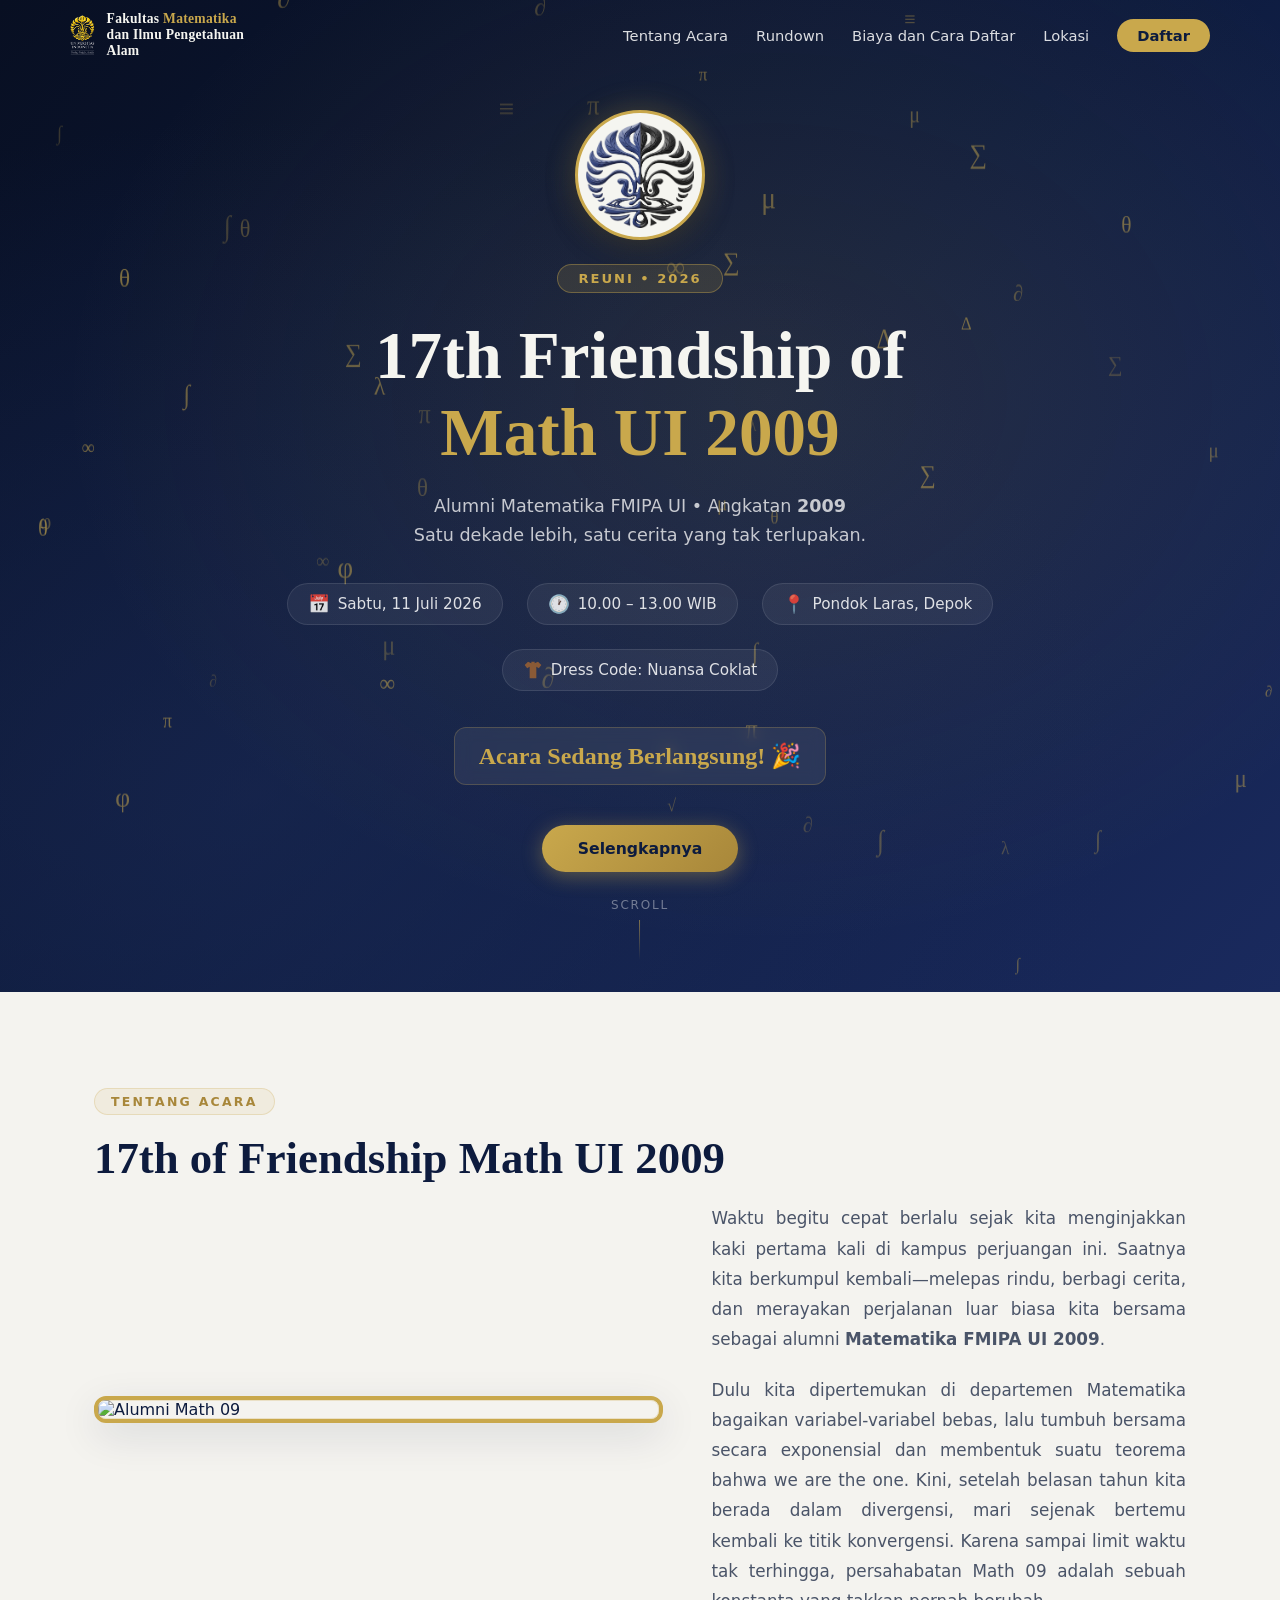
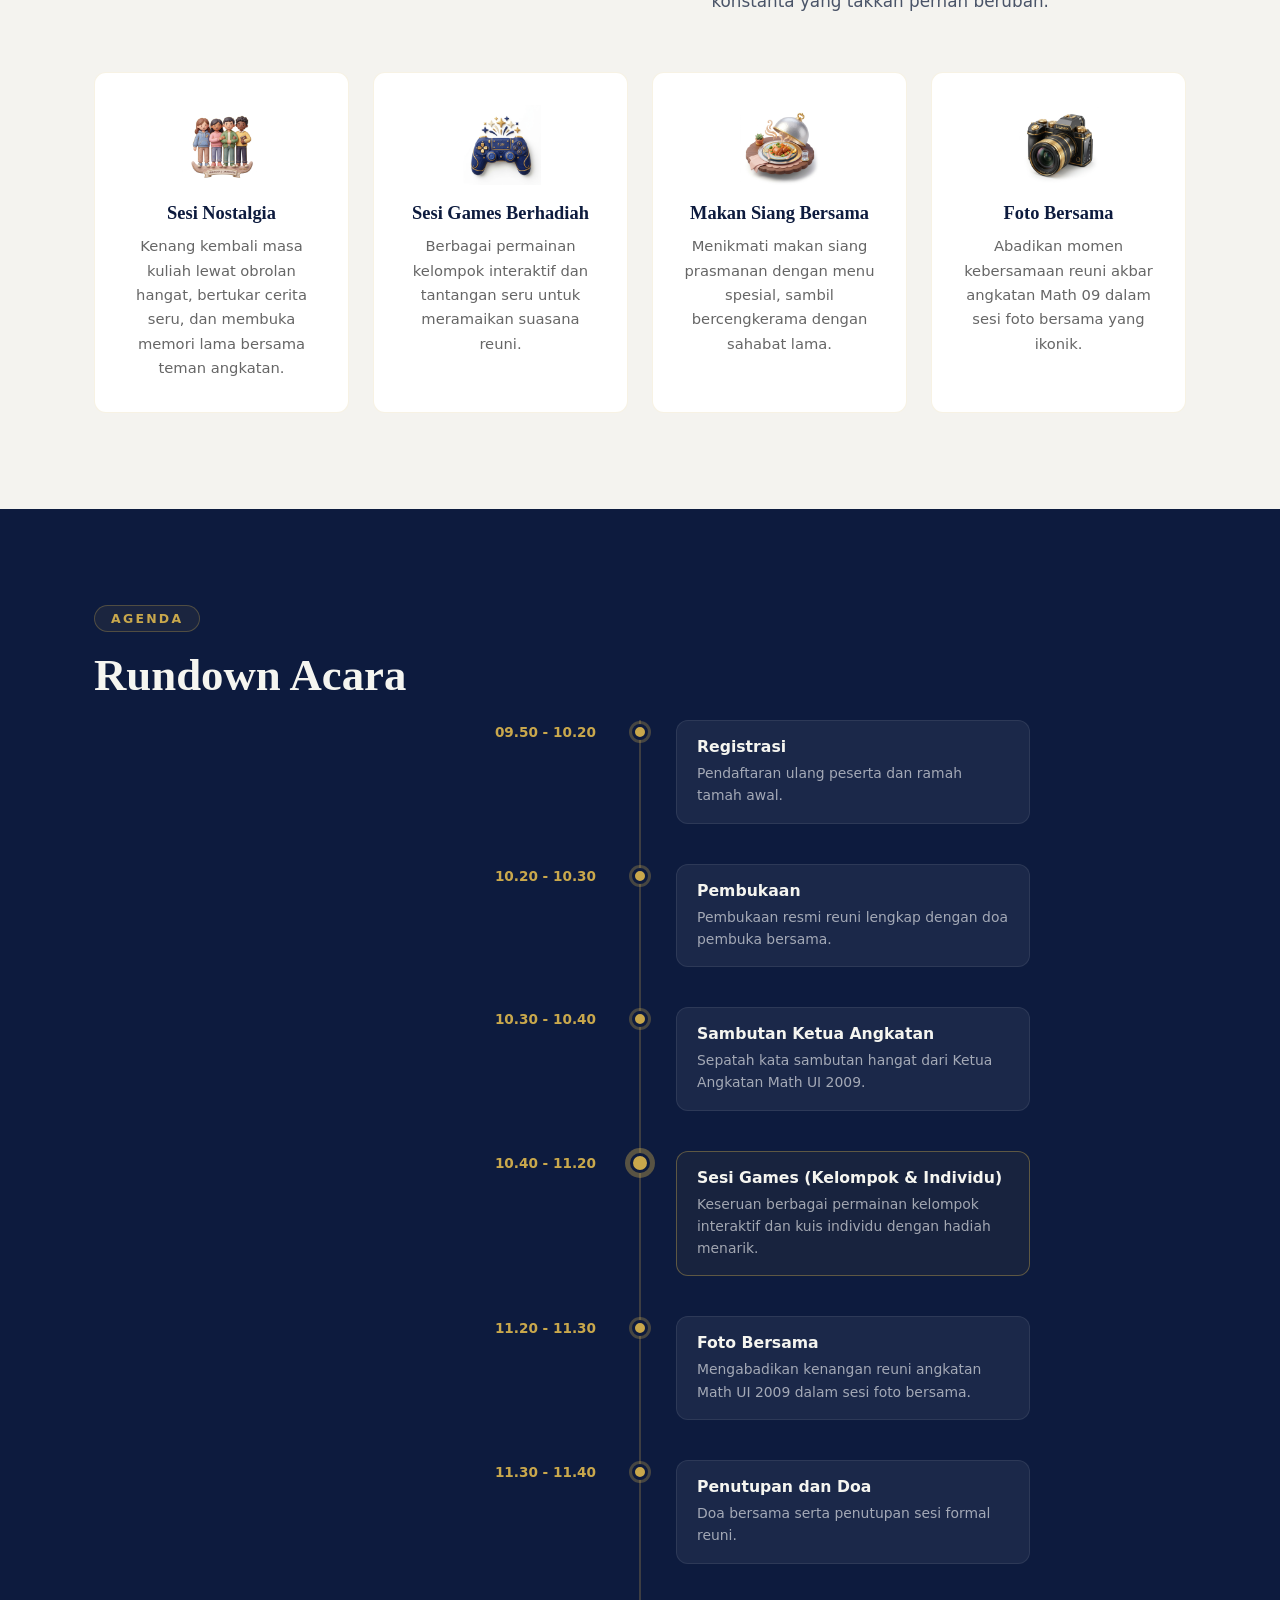
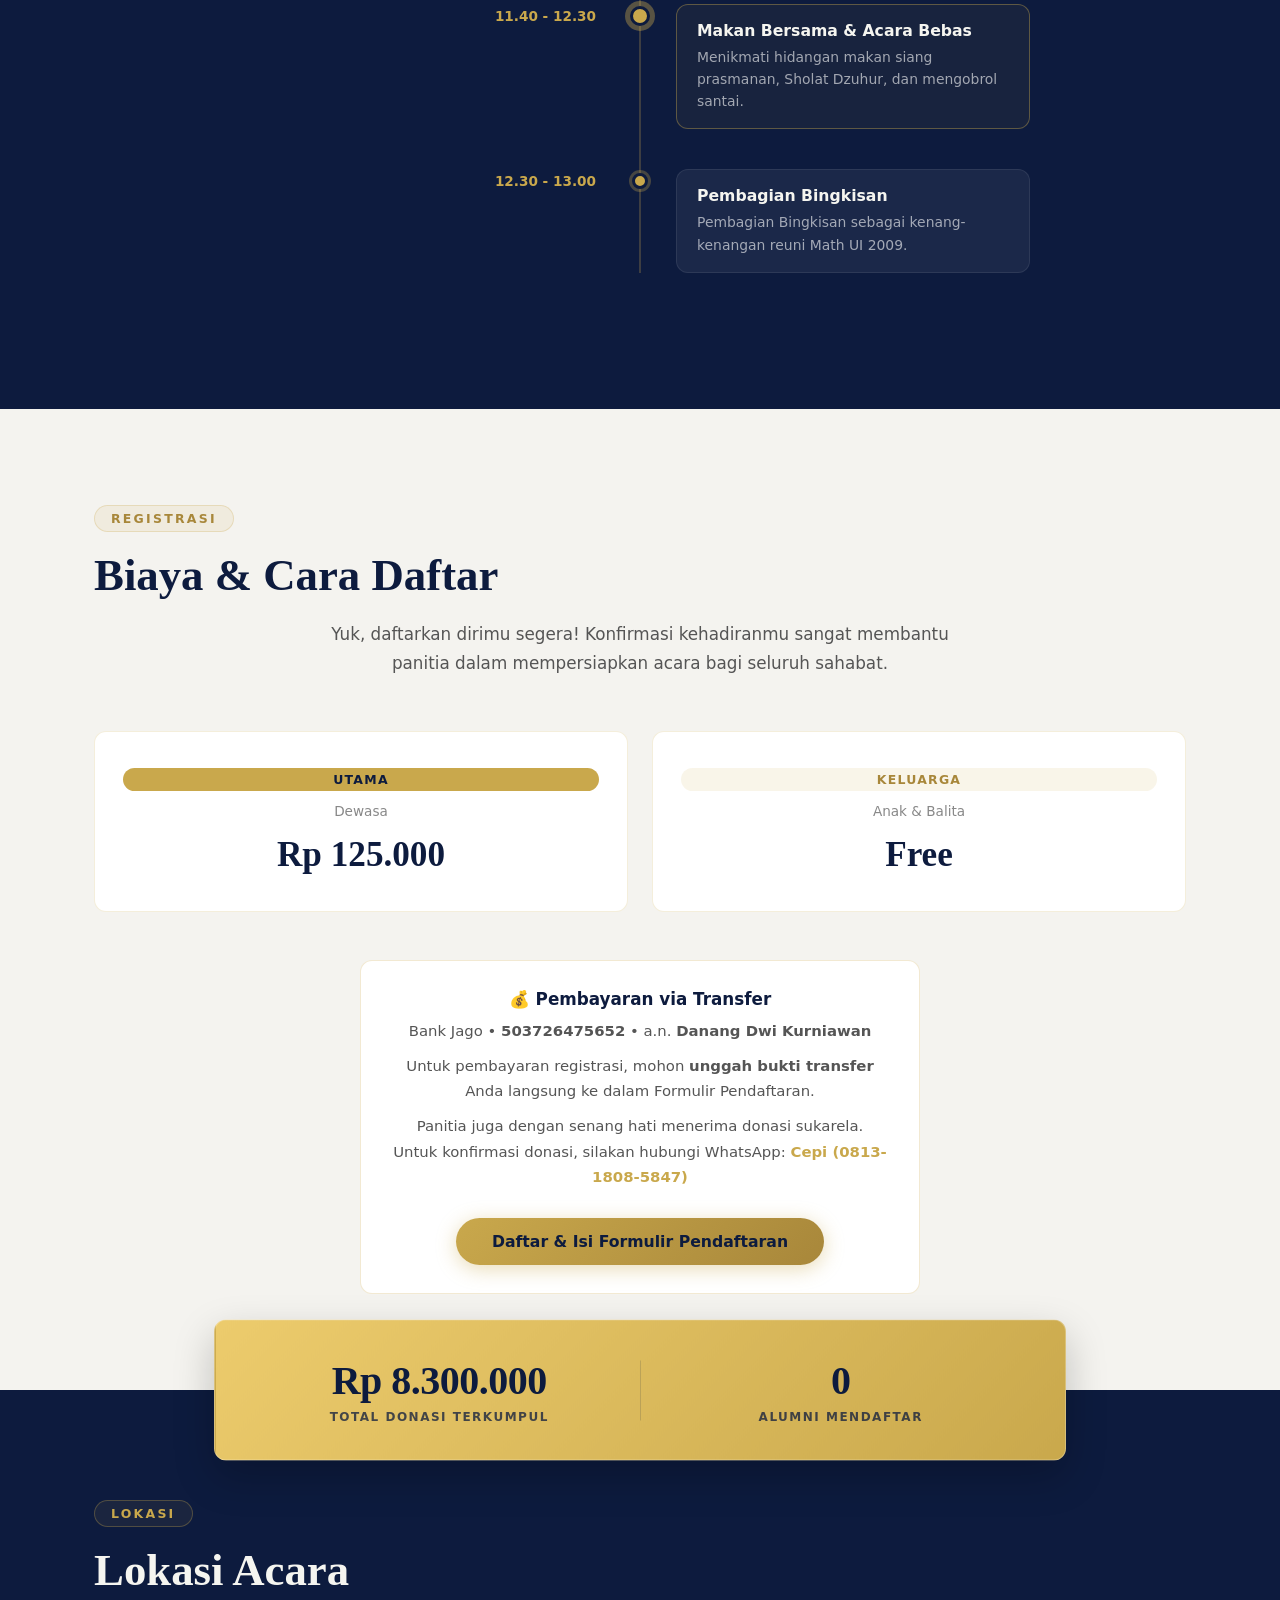
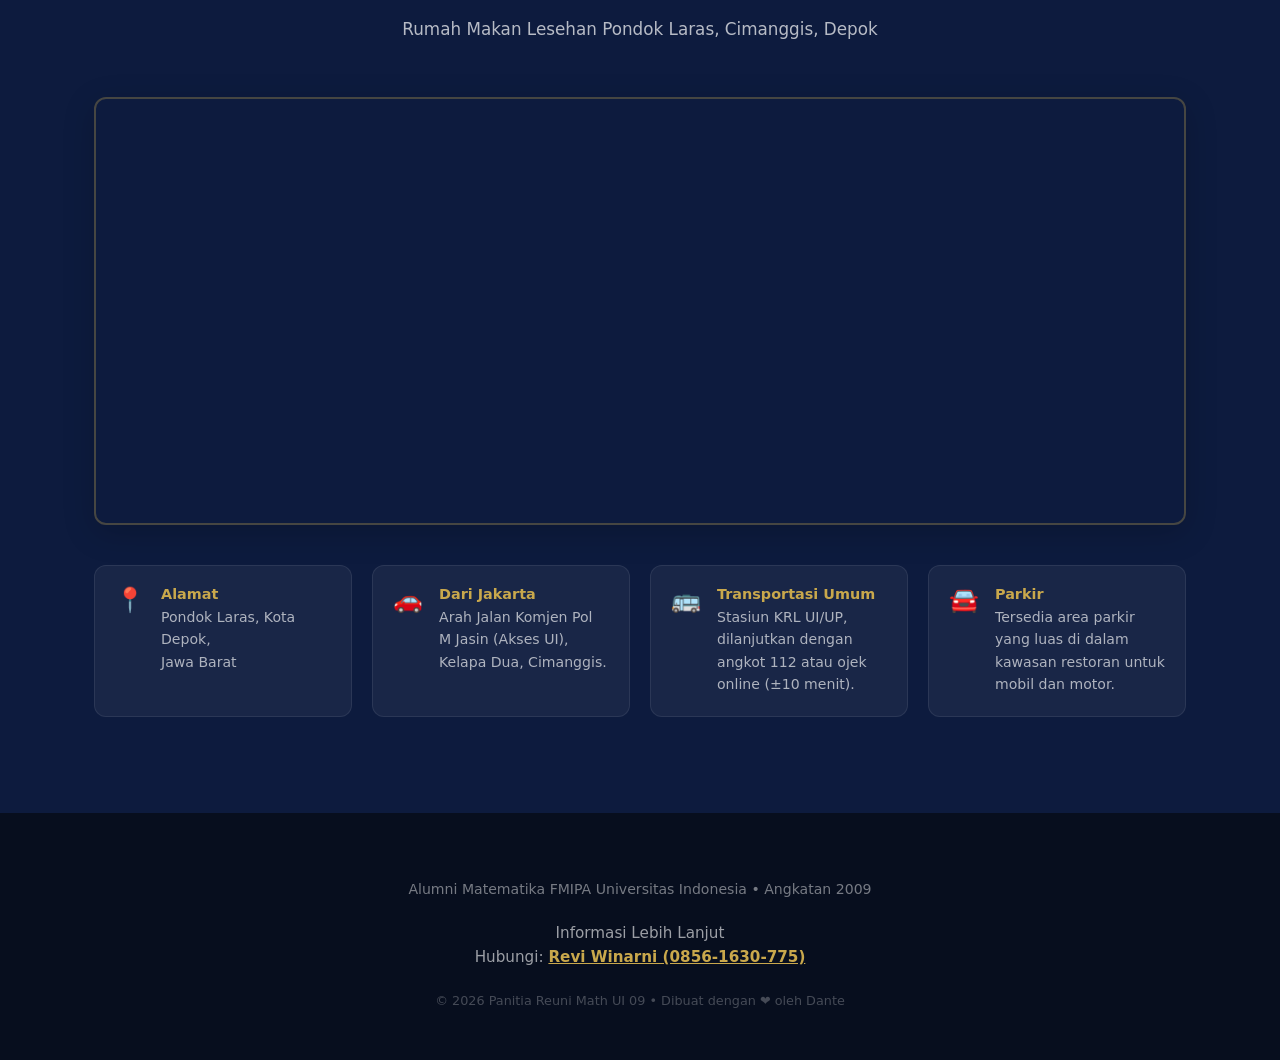
==== index.html @ d11bc300 "deploy: d426e361138047faed6667463bb010068141cafd" ====
<!DOCTYPE html>
<html lang="id">

<head>
  <meta charset="UTF-8" />
  <meta name="viewport" content="width=device-width, initial-scale=1.0" />
  <title>Reuni Math UI 09</title>
  <link rel="icon" type="image/png" href="images/makara_fmipa.png" />
  <meta name="description"
    content="Reuni akbar alumni Matematika FMIPA Universitas Indonesia Angkatan 2009. Satu dekade lebih, satu cerita bersama." />
  <meta http-equiv="Content-Security-Policy"
    content="default-src 'self' https: 'unsafe-inline' 'unsafe-eval'; style-src 'self' https: 'unsafe-inline'; font-src 'self' https: data:; img-src 'self' data: https:; frame-src https://www.google.com/maps/;" />
  <meta name="referrer" content="strict-origin-when-cross-origin" />
  <link rel="preconnect" href="https://fonts.googleapis.com" />
  <link rel="preconnect" href="https://fonts.gstatic.com" crossorigin />
  <link
    href="https://fonts.googleapis.com/css2?family=Playfair+Display:wght@400;700;900&family=Inter:wght@300;400;500;600&display=swap"
    rel="stylesheet" />
  <link rel="stylesheet" href="style.css?v=2.0" />
</head>

<body>

  <!-- ===== NAVBAR ===== -->
  <nav id="navbar">
    <div class="nav-inner">
      <div class="nav-brand">
        <img src="images/logo_fmipa.png" alt="Logo FMIPA" class="nav-logo" />
        <div class="brand-3lines">
          <span>Fakultas <span class="gold">Matematika</span></span>
          <span>dan Ilmu Pengetahuan</span>
          <span>Alam</span>
        </div>
      </div>
      <ul class="nav-links">
        <li><a href="#acara">Tentang Acara</a></li>
        <li><a href="#rundown">Rundown</a></li>
        <li><a href="#biaya">Biaya dan Cara Daftar</a></li>
        <li><a href="#lokasi">Lokasi</a></li>
        <li><a
            href="https://docs.google.com/forms/d/e/1FAIpQLSdFpVgBOd-yaCvCnEdMHhne5CD_cT43ufvmAA6pFFX0t64EDw/viewform"
            target="_blank" rel="noopener noreferrer" class="btn-nav">Daftar</a></li>
      </ul>
      <button class="hamburger" id="hamburger" aria-label="Menu">&#9776;</button>
    </div>
  </nav>

  <!-- ===== HERO ===== -->
  <section id="hero">
    <div class="hero-overlay"></div>
    <canvas id="particle-canvas"></canvas>
    <div class="hero-inner">
      <div class="hero-content">
        <div class="hero-image reveal">
          <img src="images/makara_fmipa.png" alt="Makara 2009" class="hero-makara-img" />
        </div>
        <div class="hero-badge reveal">Reuni &bull; 2026</div>
        <h1 class="hero-title reveal">
          17th Friendship of<br />
          <span class="gold-text">Math UI 2009</span>
        </h1>
        <p class="hero-sub reveal">
          Alumni Matematika FMIPA UI &bull; Angkatan <strong>2009</strong><br />
          Satu dekade lebih, satu cerita yang tak terlupakan.
        </p>
        <div class="hero-meta reveal">
          <div class="hero-meta-item">
            <span class="meta-icon">&#128197;</span>
            <span>Sabtu, 11 Juli 2026</span>
          </div>
          <div class="hero-meta-item">
            <span class="meta-icon">&#128336;</span>
            <span>10.00 – 13.00 WIB</span>
          </div>
          <div class="hero-meta-item">
            <span class="meta-icon">&#128205;</span>
            <span>Pondok Laras, Depok</span>
          </div>
          <div class="hero-meta-item">
            <span class="meta-icon"
              style="display: inline-flex; align-items: center; justify-content: center; width: 1.25rem; height: 1.25rem;">
              <svg xmlns="http://www.w3.org/2000/svg" viewBox="0 0 24 24" width="100%" height="100%" fill="#8A5A36">
                <path d="M18 2L14 4V2H10V4L6 2L2 6L5 10L8 8V22H16V8L19 10L22 6L18 2Z" />
              </svg>
            </span>
            <span>Dress Code: Nuansa Coklat</span>
          </div>
        </div>
        <!-- Countdown -->
        <div class="countdown reveal" id="countdown">
          <div class="countdown-item"><span id="cd-hari">--</span><label>Hari</label></div>
          <div class="countdown-sep">:</div>
          <div class="countdown-item"><span id="cd-jam">--</span><label>Jam</label></div>
          <div class="countdown-sep">:</div>
          <div class="countdown-item"><span id="cd-menit">--</span><label>Menit</label></div>
          <div class="countdown-sep">:</div>
          <div class="countdown-item"><span id="cd-detik">--</span><label>Detik</label></div>
        </div>
        <div class="hero-cta reveal">
          <a href="#acara" class="btn-primary" id="btn-hero-selengkapnya">Selengkapnya</a>
        </div>
      </div>
    </div>
    <div class="hero-scroll-hint">
      <span>Scroll</span>
      <div class="scroll-line"></div>
    </div>
  </section>

  <!-- ===== TENTANG ACARA ===== -->
  <section id="acara" class="section-light">
    <div class="container">
      <div class="section-tag reveal">Tentang Acara</div>
      <h2 class="section-title reveal">17th of Friendship Math UI 2009</h2>
      <div class="about-content reveal">
        <div class="about-image-wrapper">
          <img src="images/math09.png" alt="Alumni Math 09" class="about-img" />
        </div>
        <div class="about-text">
          <p class="about-desc">
            Waktu begitu cepat berlalu sejak kita menginjakkan kaki pertama kali di kampus perjuangan ini. Saatnya kita
            berkumpul kembali—melepas rindu, berbagi cerita, dan merayakan perjalanan luar biasa kita bersama sebagai
            alumni
            <strong>Matematika FMIPA UI 2009</strong>.
          </p>
          <p class="about-desc">
            Dulu kita dipertemukan di departemen Matematika bagaikan variabel-variabel bebas, lalu tumbuh bersama secara
            exponensial dan membentuk suatu teorema bahwa we are the one. Kini, setelah belasan tahun kita berada dalam
            divergensi, mari sejenak bertemu kembali ke titik konvergensi. Karena sampai limit waktu tak terhingga,
            persahabatan Math 09 adalah sebuah konstanta yang takkan pernah berubah.
          </p>
        </div>
      </div>
      <div class="about-cards reveal">
        <div class="about-card">
          <div class="about-icon">
            <img src="images/family_3d.png" alt="Sesi Nostalgia" class="about-icon-img" />
          </div>
          <h3>Sesi Nostalgia</h3>
          <p>Kenang kembali masa kuliah lewat obrolan hangat, bertukar cerita seru, dan membuka memori lama bersama
            teman angkatan.</p>
        </div>
        <div class="about-card">
          <div class="about-icon">
            <img src="images/prize_3d.png" alt="Sesi Games" class="about-icon-img" />
          </div>
          <h3>Sesi Games Berhadiah</h3>
          <p>Berbagai permainan kelompok interaktif dan tantangan seru untuk meramaikan suasana reuni.</p>
        </div>
        <div class="about-card">
          <div class="about-icon">
            <img src="images/feast_3d.png" alt="Makan Siang Bersama" class="about-icon-img" />
          </div>
          <h3>Makan Siang Bersama</h3>
          <p>Menikmati makan siang prasmanan dengan menu spesial, sambil bercengkerama dengan sahabat lama.</p>
        </div>
        <div class="about-card">
          <div class="about-icon">
            <img src="images/camera_3d.png" alt="Foto Bersama" class="about-icon-img" />
          </div>
          <h3>Foto Bersama</h3>
          <p>Abadikan momen kebersamaan reuni akbar angkatan Math 09 dalam sesi foto bersama yang ikonik.</p>
        </div>
      </div>
    </div>
  </section>

  <!-- ===== RUNDOWN ===== -->
  <section id="rundown" class="section-dark">
    <div class="container">
      <div class="section-tag reveal">Agenda</div>
      <h2 class="section-title reveal">Rundown Acara</h2>
      <div class="timeline reveal">
        <div class="timeline-item">
          <div class="timeline-time">09.50 - 10.20</div>
          <div class="timeline-dot"></div>
          <div class="timeline-body">
            <h4>Registrasi</h4>
            <p>Pendaftaran ulang peserta dan ramah tamah awal.</p>
          </div>
        </div>
        <div class="timeline-item">
          <div class="timeline-time">10.20 - 10.30</div>
          <div class="timeline-dot"></div>
          <div class="timeline-body">
            <h4>Pembukaan</h4>
            <p>Pembukaan resmi reuni lengkap dengan doa pembuka bersama.</p>
          </div>
        </div>
        <div class="timeline-item">
          <div class="timeline-time">10.30 - 10.40</div>
          <div class="timeline-dot"></div>
          <div class="timeline-body">
            <h4>Sambutan Ketua Angkatan</h4>
            <p>Sepatah kata sambutan hangat dari Ketua Angkatan Math UI 2009.</p>
          </div>
        </div>
        <div class="timeline-item">
          <div class="timeline-time">10.40 - 11.20</div>
          <div class="timeline-dot gold-dot"></div>
          <div class="timeline-body highlight">
            <h4>Sesi Games (Kelompok &amp; Individu)</h4>
            <p>Keseruan berbagai permainan kelompok interaktif dan kuis individu dengan hadiah menarik.</p>
          </div>
        </div>
        <div class="timeline-item">
          <div class="timeline-time">11.20 - 11.30</div>
          <div class="timeline-dot"></div>
          <div class="timeline-body">
            <h4>Foto Bersama</h4>
            <p>Mengabadikan kenangan reuni angkatan Math UI 2009 dalam sesi foto bersama.</p>
          </div>
        </div>
        <div class="timeline-item">
          <div class="timeline-time">11.30 - 11.40</div>
          <div class="timeline-dot"></div>
          <div class="timeline-body">
            <h4>Penutupan dan Doa</h4>
            <p>Doa bersama serta penutupan sesi formal reuni.</p>
          </div>
        </div>
        <div class="timeline-item">
          <div class="timeline-time">11.40 - 12.30</div>
          <div class="timeline-dot gold-dot"></div>
          <div class="timeline-body highlight">
            <h4>Makan Bersama &amp; Acara Bebas</h4>
            <p>Menikmati hidangan makan siang prasmanan, Sholat Dzuhur, dan mengobrol santai.</p>
          </div>
        </div>
        <div class="timeline-item">
          <div class="timeline-time">12.30 - 13.00</div>
          <div class="timeline-dot"></div>
          <div class="timeline-body">
            <h4>Pembagian Bingkisan</h4>
            <p>Pembagian Bingkisan sebagai kenang-kenangan reuni Math UI 2009.</p>
          </div>
        </div>
      </div>
    </div>
  </section>

  <!-- ===== BIAYA & REGISTRASI ===== -->
  <section id="biaya" class="section-light">
    <div class="container">
      <div class="section-tag reveal">Registrasi</div>
      <h2 class="section-title reveal">Biaya & Cara Daftar</h2>
      <p class="section-desc reveal">Yuk, daftarkan dirimu segera! Konfirmasi kehadiranmu sangat membantu panitia dalam
        mempersiapkan acara bagi seluruh sahabat.</p>
      <div class="pricing-cards reveal">
        <div class="price-card">
          <div class="price-badge badge-gold">Utama</div>
          <div class="price-label">Dewasa</div>
          <div class="price-amount">Rp 125.000</div>
        </div>
        <div class="price-card">
          <div class="price-badge">Keluarga</div>
          <div class="price-label">Anak &amp; Balita</div>
          <div class="price-amount">Free</div>
        </div>
      </div>
      <div class="payment-info reveal">
        <h4>&#128176; Pembayaran via Transfer</h4>
        <p>Bank Jago &bull; <strong>503726475652</strong> &bull; a.n. <strong>Danang Dwi Kurniawan</strong></p>
        <p style="margin-top: 10px; margin-bottom: 10px;">Untuk pembayaran registrasi, mohon <strong>unggah bukti transfer</strong> Anda langsung ke dalam Formulir Pendaftaran.</p>
        <p style="margin-bottom: 20px;">Panitia juga dengan senang hati menerima donasi sukarela. Untuk konfirmasi donasi, silakan hubungi WhatsApp: <a href="https://wa.me/6281318085847"
            target="_blank" id="link-wa-konfirmasi"><strong>Cepi (0813-1808-5847)</strong></a></p>
        <a href="https://docs.google.com/forms/d/e/1FAIpQLSdFpVgBOd-yaCvCnEdMHhne5CD_cT43ufvmAA6pFFX0t64EDw/viewform"
          target="_blank" rel="noopener noreferrer" class="btn-primary" id="btn-isi-formulir"
          style="margin-top: 8px;">Daftar &amp; Isi Formulir Pendaftaran</a>
      </div>
    </div>
  </section>

  <!-- ===== STATS OVERLAP BAR ===== -->
  <div class="stats-overlap-wrapper reveal">
    <div class="stats-overlap-bar">
      <!-- Item 1: Total Donasi -->
      <div class="stats-overlap-item">
        <div class="stats-overlap-val">Rp 8.300.000</div>
        <div class="stats-overlap-label">Total Donasi Terkumpul</div>
      </div>

      <!-- Divider -->
      <div class="stats-overlap-divider"></div>

      <!-- Item 2: Alumni Terdaftar -->
      <div class="stats-overlap-item">
        <div class="stats-overlap-val"><span id="stat-registered-count">0</span></div>
        <div class="stats-overlap-label">Alumni Mendaftar</div>
      </div>
    </div>
  </div>

  <!-- ===== LOKASI ===== -->
  <section id="lokasi" class="section-dark">
    <div class="container">
      <div class="section-tag reveal">Lokasi</div>
      <h2 class="section-title reveal">Lokasi Acara</h2>
      <p class="section-desc reveal">Rumah Makan Lesehan Pondok Laras, Cimanggis, Depok</p>
      <div class="map-wrapper reveal">
        <iframe id="google-maps-embed"
          src="https://www.google.com/maps/embed?pb=!1m18!1m12!1m3!1d3965.340620869389!2d106.85104077508216!3d-6.354884193635293!2m3!1f0!2f0!3f0!3m2!1i1024!2i768!4f13.1!3m3!1m2!1s0x2e69ec5cb41ed3df%3A0xdfd6d8d2eb933747!2sRumah%20Makan%20Lesehan%20Pondok%20Laras!5e0!3m2!1sid!2sid!4v1715400000000!5m2!1sid!2sid"
          width="100%" height="420" style="border:0;" allowfullscreen="" loading="lazy"
          referrerpolicy="no-referrer-when-downgrade" title="Lokasi Pondok Laras Depok">
        </iframe>
      </div>
      <div class="location-info reveal">
        <div class="loc-item">
          <span class="loc-icon">&#128205;</span>
          <div>
            <strong>Alamat</strong>
            <p>Pondok Laras, Kota Depok,<br />Jawa Barat</p>
          </div>
        </div>
        <div class="loc-item">
          <span class="loc-icon">&#128663;</span>
          <div>
            <strong>Dari Jakarta</strong>
            <p>Arah Jalan Komjen Pol M Jasin (Akses UI), Kelapa Dua, Cimanggis.</p>
          </div>
        </div>
        <div class="loc-item">
          <span class="loc-icon">&#128652;</span>
          <div>
            <strong>Transportasi Umum</strong>
            <p>Stasiun KRL UI/UP, dilanjutkan dengan angkot 112 atau ojek online (±10 menit).</p>
          </div>
        </div>
        <div class="loc-item">
          <span class="loc-icon">&#128664;</span>
          <div>
            <strong>Parkir</strong>
            <p>Tersedia area parkir yang luas di dalam kawasan restoran untuk mobil dan motor.</p>
          </div>
        </div>
      </div>
    </div>
  </section>


  <!-- ===== FOOTER ===== -->
  <footer id="footer">
    <div class="container">
      <p class="footer-sub" style="margin-top: 16px;">Alumni Matematika FMIPA Universitas Indonesia &bull; Angkatan 2009
      </p>
      <div class="footer-contact"
        style="margin-top: 12px; margin-bottom: 24px; font-size: 0.95rem; color: rgba(255,255,255,.6); line-height: 1.6;">
        Informasi Lebih Lanjut<br />
        Hubungi: <a href="https://wa.me/628561630775" target="_blank" rel="noopener noreferrer"
          style="font-weight: 600; text-decoration: underline;">Revi Winarni (0856-1630-775)</a>
      </div>
      <p class="footer-copy">&copy; 2026 Panitia Reuni Math UI 09 &bull; Dibuat dengan &#10084; oleh Dante</p>
    </div>
  </footer>

  <script src="app.js"></script>
</body>

</html>
---- style.css ----
/* ============================================================
   REUNI MATEK 09 — Design System
   Navy #0D1B3E | Gold #C9A84C | White #F5F5F0
   ============================================================ */

/* ---- Reset & Base ---- */
*, *::before, *::after { box-sizing: border-box; margin: 0; padding: 0; }

:root {
  --navy:      #0D1B3E;
  --navy-mid:  #162040;
  --navy-lite: #1e2d5a;
  --gold:      #C9A84C;
  --gold-lite: #e4c370;
  --gold-dark: #a8873a;
  --white:     #F5F5F0;
  --gray:      #b0b8c9;
  --light-bg:  #f4f3ef;
  --font-head: 'Playfair Display', Georgia, serif;
  --font-body: 'Inter', system-ui, sans-serif;
  --radius:    12px;
  --shadow:    0 8px 32px rgba(0,0,0,.18);
  --transition: .35s cubic-bezier(.4,0,.2,1);
}

html { scroll-behavior: smooth; }
body { font-family: var(--font-body); color: var(--navy); background: var(--light-bg); overflow-x: hidden; }
a { color: var(--gold); text-decoration: none; }
a:hover { color: var(--gold-lite); }
img { max-width: 100%; display: block; }

.container { max-width: 1140px; margin: 0 auto; padding: 0 24px; }
.gold { color: var(--gold); }
.gold-text { color: var(--gold); }

/* ---- Reveal Animation ---- */
.reveal { opacity: 0; transform: translateY(32px); transition: opacity .65s ease, transform .65s ease; }
.reveal.visible { opacity: 1; transform: translateY(0); }

/* ============================================================
   NAVBAR
   ============================================================ */
#navbar {
  position: fixed; top: 0; left: 0; right: 0; z-index: 1000;
  padding: 0 32px;
  background: transparent;
  transition: background var(--transition), box-shadow var(--transition);
}
#navbar.scrolled {
  background: rgba(13,27,62,.96);
  backdrop-filter: blur(12px);
  box-shadow: 0 2px 20px rgba(0,0,0,.3);
}
.nav-inner {
  max-width: 1140px; margin: 0 auto;
  display: flex; align-items: center; justify-content: space-between;
  height: 70px;
}
.nav-brand {
  display: flex; align-items: center; gap: 12px;
}
.nav-logo { height: 42px; width: auto; object-fit: contain; }
.brand-3lines {
  display: flex; flex-direction: column;
  font-family: var(--font-head); font-size: 0.85rem; font-weight: 700;
  color: var(--white); line-height: 1.2; letter-spacing: 0.02em;
}
.brand-3lines .gold { color: var(--gold); }
.nav-links { list-style: none; display: flex; gap: 28px; align-items: center; }
.nav-links a { color: rgba(255,255,255,.85); font-size: .92rem; font-weight: 500; transition: color var(--transition); }
.nav-links a:hover { color: var(--gold); }
.btn-nav {
  background: var(--gold); color: var(--navy) !important; font-weight: 600 !important;
  padding: 8px 20px; border-radius: 50px; transition: background var(--transition), transform var(--transition) !important;
}
.btn-nav:hover { background: var(--gold-lite) !important; transform: translateY(-2px); }
.hamburger { display: none; background: none; border: none; color: var(--white); font-size: 1.5rem; cursor: pointer; }

/* ============================================================
   HERO
   ============================================================ */
#hero {
  position: relative; min-height: 90vh;
  display: flex; align-items: center; justify-content: center;
  background: linear-gradient(135deg, #080f22 0%, #0d1b3e 50%, #1a2a5e 100%);
  overflow: hidden;
}
.hero-overlay {
  position: absolute; inset: 0;
  background: radial-gradient(ellipse at 60% 40%, rgba(201,168,76,.12) 0%, transparent 65%),
              radial-gradient(ellipse at 20% 80%, rgba(30,45,90,.5) 0%, transparent 60%);
}
#particle-canvas { position: absolute; inset: 0; width: 100%; height: 100%; pointer-events: none; }

.hero-inner {
  position: relative; z-index: 2; width: 100%; max-width: 1140px; margin: 0 auto;
  display: flex; flex-direction: column; align-items: center; justify-content: center;
  padding: 110px 24px 120px;
}
.hero-content {
  text-align: center; max-width: 820px;
  display: flex; flex-direction: column; align-items: center;
}
.hero-image {
  width: 130px;
  height: 130px;
  margin-bottom: 24px;
  background: var(--white);
  border-radius: 50%;
  display: flex;
  align-items: center;
  justify-content: center;
  padding: 8px;
  box-shadow: 0 10px 30px rgba(0, 0, 0, 0.25), 0 0 30px rgba(201, 168, 76, 0.3);
  border: 3px solid var(--gold);
  animation: float 6s ease-in-out infinite;
}
.hero-makara-img {
  width: 100%;
  height: auto;
  object-fit: contain;
  opacity: 0.95;
}
@keyframes float {
  0% { transform: translateY(0px); }
  50% { transform: translateY(-20px); }
  100% { transform: translateY(0px); }
}
.hero-badge {
  display: inline-block;
  background: rgba(201,168,76,.15); border: 1px solid rgba(201,168,76,.4);
  color: var(--gold); font-size: .82rem; font-weight: 600; letter-spacing: .15em; text-transform: uppercase;
  padding: 6px 20px; border-radius: 50px; margin-bottom: 24px;
}
.hero-title {
  font-family: var(--font-head); font-size: clamp(2.4rem, 6vw, 4.2rem);
  font-weight: 900; color: var(--white); line-height: 1.15; margin-bottom: 20px;
}
.hero-sub {
  font-size: 1.1rem; color: rgba(255,255,255,.75); line-height: 1.7; margin-bottom: 32px;
}
.hero-meta {
  display: flex; gap: 24px; justify-content: center; flex-wrap: wrap; margin-bottom: 36px;
}
.hero-meta-item {
  display: flex; align-items: center; gap: 8px;
  color: rgba(255,255,255,.85); font-size: .95rem; font-weight: 500;
  background: rgba(255,255,255,.06); border: 1px solid rgba(255,255,255,.1);
  padding: 10px 20px; border-radius: 50px;
}
.meta-icon { font-size: 1.1rem; }

/* Countdown */
.countdown {
  display: flex; align-items: center; justify-content: center; gap: 8px;
  margin-bottom: 40px;
}
.countdown-item {
  background: rgba(255,255,255,.07); border: 1px solid rgba(201,168,76,.25);
  border-radius: var(--radius); padding: 16px 24px; min-width: 80px; text-align: center;
  backdrop-filter: blur(8px);
}
.countdown-item span {
  display: block; font-family: var(--font-head); font-size: 2.2rem;
  font-weight: 700; color: var(--gold); line-height: 1;
}
.countdown-item label { display: block; font-size: .72rem; color: rgba(255,255,255,.6); letter-spacing: .1em; text-transform: uppercase; margin-top: 4px; }
.countdown-sep { font-size: 2rem; color: var(--gold); font-weight: 700; opacity: .6; }

/* CTA Buttons */
.hero-cta { display: flex; gap: 16px; justify-content: center; flex-wrap: wrap; }
.btn-primary {
  display: inline-block; padding: 14px 36px;
  background: linear-gradient(135deg, var(--gold), var(--gold-dark));
  color: var(--navy); font-weight: 700; font-size: .98rem;
  border-radius: 50px; border: none; cursor: pointer;
  transition: transform var(--transition), box-shadow var(--transition);
  box-shadow: 0 4px 20px rgba(201,168,76,.4);
}
.btn-primary:hover { transform: translateY(-3px); box-shadow: 0 8px 32px rgba(201,168,76,.55); color: var(--navy); }
.btn-ghost {
  display: inline-block; padding: 14px 36px;
  background: transparent; color: var(--white); font-weight: 600; font-size: .98rem;
  border-radius: 50px; border: 2px solid rgba(255,255,255,.35);
  transition: border-color var(--transition), background var(--transition);
}
.btn-ghost:hover { border-color: var(--gold); background: rgba(201,168,76,.08); color: var(--white); }
.btn-ghost-dark {
  display: inline-block; padding: 14px 36px;
  background: transparent; color: var(--navy); font-weight: 600; font-size: .98rem;
  border-radius: 50px; border: 2px solid rgba(13,27,62,.3);
  transition: border-color var(--transition), background var(--transition), color var(--transition);
}
.btn-ghost-dark:hover { border-color: var(--gold); background: rgba(201,168,76,.08); color: var(--navy); }
.btn-xl { padding: 18px 48px; font-size: 1.1rem; }

/* Registration Counter Badge */
.registration-counter {
  display: inline-flex;
  align-items: center;
  gap: 10px;
  background: rgba(201, 168, 76, 0.12);
  border: 1px solid rgba(201, 168, 76, 0.35);
  padding: 8px 18px;
  border-radius: 50px;
  margin: 20px auto 10px;
  font-size: 0.95rem;
  color: var(--white);
  box-shadow: 0 4px 15px rgba(0, 0, 0, 0.2);
}
.counter-pulse {
  width: 8px;
  height: 8px;
  background-color: #2ecc71;
  border-radius: 50%;
  box-shadow: 0 0 0 0 rgba(46, 204, 113, 0.7);
  animation: pulse 1.6s infinite;
}
@keyframes pulse {
  0% {
    transform: scale(0.95);
    box-shadow: 0 0 0 0 rgba(46, 204, 113, 0.7);
  }
  70% {
    transform: scale(1);
    box-shadow: 0 0 0 8px rgba(46, 204, 113, 0);
  }
  100% {
    transform: scale(0.95);
    box-shadow: 0 0 0 0 rgba(46, 204, 113, 0);
  }
}

/* Hero scroll hint */
.hero-scroll-hint {
  position: absolute; bottom: 32px; left: 50%; transform: translateX(-50%);
  display: flex; flex-direction: column; align-items: center; gap: 8px;
  color: rgba(255,255,255,.4); font-size: .75rem; letter-spacing: .15em; text-transform: uppercase;
  animation: bobble 2.5s ease-in-out infinite;
}
.scroll-line {
  width: 1px; height: 40px;
  background: linear-gradient(to bottom, rgba(201,168,76,.6), transparent);
}
@keyframes bobble { 0%,100%{transform:translateX(-50%) translateY(0)} 50%{transform:translateX(-50%) translateY(8px)} }

/* ============================================================
   SECTIONS — Light / Dark
   ============================================================ */
.section-light { background: var(--light-bg); padding: 96px 0; }
.section-dark { background: var(--navy); padding: 96px 0; }
.section-dark .section-tag { color: var(--gold); border-color: rgba(201,168,76,.3); background: rgba(201,168,76,.08); }
.section-dark .section-title { color: var(--white); }
.section-dark .section-desc { color: rgba(255,255,255,.7); }

.section-tag {
  display: inline-block; font-size: .78rem; font-weight: 700; letter-spacing: .18em; text-transform: uppercase;
  color: var(--gold-dark); background: rgba(201,168,76,.1); border: 1px solid rgba(201,168,76,.25);
  padding: 5px 16px; border-radius: 50px; margin-bottom: 16px;
}
.section-title {
  font-family: var(--font-head); font-size: clamp(1.8rem, 4vw, 2.8rem);
  font-weight: 700; color: var(--navy); line-height: 1.25; margin-bottom: 16px;
}
.section-desc {
  max-width: 640px; margin: 0 auto 52px; font-size: 1.05rem;
  color: #555; line-height: 1.75; text-align: center;
}

/* Tentang Acara - Two Column Layout */
.about-content {
  display: grid;
  grid-template-columns: 1.2fr 1fr;
  gap: 48px;
  align-items: center;
  margin-bottom: 56px;
}
.about-image-wrapper {
  position: relative;
  border-radius: var(--radius);
  overflow: hidden;
  box-shadow: 0 12px 40px rgba(13,27,62,0.12);
  border: 4px solid var(--gold);
  transition: transform var(--transition), box-shadow var(--transition);
}
.about-image-wrapper::before {
  content: '';
  position: absolute;
  inset: 0;
  border: 1px solid rgba(201,168,76,0.25);
  pointer-events: none;
  z-index: 2;
  border-radius: calc(var(--radius) - 4px);
}
.about-img {
  width: 100%;
  height: auto;
  object-fit: cover;
  display: block;
  transition: transform 0.6s ease;
}
.about-image-wrapper:hover {
  transform: translateY(-4px);
  box-shadow: 0 16px 48px rgba(13,27,62,0.18);
}
.about-image-wrapper:hover .about-img {
  transform: scale(1.03);
}
.about-text {
  display: flex;
  flex-direction: column;
  gap: 20px;
}
.about-desc {
  font-size: 1.05rem;
  color: #4a5468;
  line-height: 1.8;
  text-align: justify;
}

/* ============================================================
   ABOUT CARDS
   ============================================================ */
.about-cards {
  display: grid; grid-template-columns: repeat(auto-fit, minmax(230px,1fr)); gap: 24px;
}
.about-card {
  background: #fff; border-radius: var(--radius);
  padding: 32px 24px; text-align: center;
  border: 1px solid rgba(201,168,76,.15);
  transition: transform var(--transition), box-shadow var(--transition);
}
.about-card:hover { transform: translateY(-6px); box-shadow: 0 16px 40px rgba(13,27,62,.12); }
.about-icon {
  width: 80px;
  height: 80px;
  margin: 0 auto 18px;
  display: flex;
  align-items: center;
  justify-content: center;
}
.about-icon-img {
  width: 100%;
  height: 100%;
  object-fit: contain;
  transition: transform var(--transition);
}
.about-card:hover .about-icon-img {
  transform: scale(1.1) rotate(4deg);
}
.about-card h3 { font-family: var(--font-head); font-size: 1.15rem; color: var(--navy); margin-bottom: 10px; }
.about-card p { font-size: .92rem; color: #666; line-height: 1.65; }

/* ============================================================
   TIMELINE
   ============================================================ */
.timeline { position: relative; max-width: 780px; margin: 0 auto; }
.timeline::before {
  content: ''; position: absolute; left: 50%; top: 0; bottom: 0;
  width: 2px; background: rgba(201,168,76,.25); transform: translateX(-50%);
}
.timeline-item {
  display: grid; grid-template-columns: 1fr 40px 1fr;
  gap: 0 16px; align-items: start; margin-bottom: 40px;
}
.timeline-time {
  text-align: right; font-size: .85rem; font-weight: 600;
  color: var(--gold); padding-top: 4px; padding-right: 8px;
}
.timeline-dot {
  width: 16px; height: 16px; border-radius: 50%;
  background: var(--gold); border: 3px solid var(--navy);
  box-shadow: 0 0 0 3px rgba(201,168,76,.3);
  margin: 4px auto 0; flex-shrink: 0; position: relative; z-index: 1;
}
.gold-dot { box-shadow: 0 0 0 5px rgba(201,168,76,.4); width: 20px; height: 20px; margin: 2px auto 0; }
.timeline-body {
  background: rgba(255,255,255,.06); border: 1px solid rgba(255,255,255,.08);
  border-radius: var(--radius); padding: 16px 20px;
}
.timeline-body.highlight { border-color: rgba(201,168,76,.4); background: rgba(201,168,76,.06); }
.timeline-body h4 { color: var(--white); font-size: .98rem; font-weight: 600; margin-bottom: 6px; }
.timeline-body p { color: rgba(255,255,255,.6); font-size: .87rem; line-height: 1.6; }

/* ============================================================
   PRICING
   ============================================================ */
.pricing-cards {
  display: grid; grid-template-columns: repeat(auto-fit, minmax(270px,1fr));
  gap: 24px; margin-bottom: 48px;
}
.price-card {
  background: #fff; border-radius: var(--radius);
  padding: 36px 28px; text-align: center;
  border: 1px solid rgba(201,168,76,.2);
  display: flex; flex-direction: column; gap: 12px;
  transition: transform var(--transition), box-shadow var(--transition);
}
.price-card:hover { transform: translateY(-6px); box-shadow: 0 20px 48px rgba(13,27,62,.12); }
.price-featured {
  background: var(--navy);
  border-color: var(--gold);
  box-shadow: 0 8px 40px rgba(13,27,62,.25);
  transform: scale(1.04);
}
.price-featured h3, .price-featured .price-amount, .price-featured .price-label { color: var(--white); }
.price-featured .price-perks li { color: rgba(255,255,255,.8); }

.price-badge {
  display: inline-block; padding: 4px 14px; border-radius: 50px;
  background: rgba(201,168,76,.12); color: var(--gold-dark);
  font-size: .78rem; font-weight: 700; letter-spacing: .1em; text-transform: uppercase;
}
.badge-gold { background: var(--gold); color: var(--navy); }
.price-label { font-size: .85rem; color: #888; margin-bottom: 4px; }
.price-amount { font-family: var(--font-head); font-size: 2.2rem; font-weight: 700; color: var(--navy); }
.price-perks { list-style: none; text-align: left; font-size: .9rem; color: #555; display: flex; flex-direction: column; gap: 8px; flex: 1; }
.price-perks li { display: flex; gap: 8px; align-items: center; }

.payment-info {
  text-align: center; background: #fff; border: 1px solid rgba(201,168,76,.25);
  border-radius: var(--radius); padding: 28px 32px; max-width: 560px; margin: 0 auto;
}
.payment-info h4 { font-size: 1.05rem; margin-bottom: 10px; color: var(--navy); }
.payment-info p { font-size: .93rem; color: #555; line-height: 1.7; }

/* ============================================================
   MAPS
   ============================================================ */
.map-wrapper {
  border-radius: var(--radius); overflow: hidden;
  border: 2px solid rgba(201,168,76,.3); margin-bottom: 40px;
  box-shadow: var(--shadow);
}
.location-info {
  display: grid; grid-template-columns: repeat(auto-fit, minmax(240px,1fr));
  gap: 20px;
}
.loc-item {
  display: flex; gap: 16px; align-items: flex-start;
  background: rgba(255,255,255,.05); border: 1px solid rgba(255,255,255,.08);
  border-radius: var(--radius); padding: 20px;
}
.loc-icon { font-size: 1.5rem; flex-shrink: 0; }
.loc-item strong { display: block; color: var(--gold); margin-bottom: 4px; font-size: .9rem; }
.loc-item p { color: rgba(255,255,255,.65); font-size: .88rem; line-height: 1.6; }

/* ============================================================
   CTA SECTION
   ============================================================ */
.section-cta {
  background: linear-gradient(135deg, #0a1530 0%, var(--navy) 60%, #1a2a5e 100%);
  padding: 96px 0; text-align: center;
  position: relative; overflow: hidden;
}
.section-cta::before {
  content: ''; position: absolute; inset: 0;
  background: radial-gradient(ellipse at center, rgba(201,168,76,.12) 0%, transparent 65%);
}
.section-cta h2 {
  position: relative; font-family: var(--font-head); font-size: clamp(1.8rem,4vw,2.8rem);
  color: var(--white); margin-bottom: 16px;
}
.section-cta p { position: relative; color: rgba(255,255,255,.7); font-size: 1.05rem; margin-bottom: 36px; }
.section-cta .btn-primary { position: relative; }
.cta-note { position: relative; color: rgba(255,255,255,.45); font-size: .85rem; margin-top: 20px; }

/* ============================================================
   FOOTER
   ============================================================ */
#footer { background: #070e1e; padding: 52px 0; text-align: center; }
.footer-brand { display: flex; align-items: center; justify-content: center; gap: 8px; margin-bottom: 8px; }
.footer-title { font-family: var(--font-head); font-size: 1.5rem; font-weight: 700; color: var(--white); }
.footer-sub { color: rgba(255,255,255,.45); font-size: .88rem; margin-bottom: 24px; }
.footer-socials { display: flex; gap: 20px; justify-content: center; margin-bottom: 24px; flex-wrap: wrap; }
.footer-socials a {
  color: rgba(255,255,255,.6); font-size: .9rem;
  padding: 8px 18px; border: 1px solid rgba(255,255,255,.1); border-radius: 50px;
  transition: color var(--transition), border-color var(--transition);
}
.footer-socials a:hover { color: var(--gold); border-color: rgba(201,168,76,.4); }
.footer-copy { color: rgba(255,255,255,.25); font-size: .8rem; }

/* ============================================================
   RESPONSIVE
   ============================================================ */
@media (max-width: 992px) {
  .hero-inner { padding: 100px 24px 120px; }
  .hero-image { width: 110px; height: 110px; margin-bottom: 20px; }
  .about-content { grid-template-columns: 1fr; gap: 32px; margin-bottom: 40px; }
  
  .nav-links { display: none; flex-direction: column; position: absolute; top: 70px; left: 0; right: 0;
    background: rgba(13,27,62,.98); padding: 20px 24px; gap: 16px; border-top: 1px solid rgba(201,168,76,.2); }
  .nav-links.open { display: flex; }
  .hamburger { display: block; }
  .countdown-item { padding: 12px 14px; min-width: 60px; }
  .countdown-item span { font-size: 1.6rem; }
  .timeline::before { left: 20px; }
  .timeline-item { grid-template-columns: 40px 1fr; }
  .timeline-time { display: none; }
  .timeline-dot { margin: 4px 0 0; }
  .price-featured { transform: scale(1); }
}

/* ============================================================
   OVERLAPPING STATISTICS BAR
   ============================================================ */
.stats-overlap-wrapper {
  max-width: 900px;
  margin: 0 auto;
  padding: 0 24px;
  position: relative;
  z-index: 20;
  height: 0;
}
.stats-overlap-bar {
  background: linear-gradient(135deg, #ECCB6C 0%, #C9A84C 100%);
  border-radius: var(--radius);
  box-shadow: 0 16px 40px rgba(0, 0, 0, 0.22);
  display: flex;
  align-items: center;
  justify-content: space-around;
  padding: 36px 24px;
  transform: translateY(-50%);
  border: 1px solid rgba(255, 255, 255, 0.25);
}
.stats-overlap-item {
  flex: 1;
  text-align: center;
}
.stats-overlap-val {
  font-family: var(--font-head);
  font-size: clamp(1.8rem, 4vw, 2.5rem);
  font-weight: 900;
  color: #0D1B3E;
  margin-bottom: 6px;
  letter-spacing: -0.5px;
}
.stats-overlap-label {
  font-size: 0.75rem;
  font-weight: 700;
  color: rgba(13, 27, 62, 0.75);
  letter-spacing: 1.5px;
  text-transform: uppercase;
}
.stats-overlap-divider {
  width: 1px;
  height: 60px;
  background: rgba(13, 27, 62, 0.15);
}

@media (max-width: 576px) {
  .stats-overlap-bar {
    flex-direction: column;
    gap: 20px;
    padding: 24px 16px;
  }
  .stats-overlap-divider {
    width: 80%;
    height: 1px;
  }
}

#lokasi {
  padding-top: 110px;
}

@media (max-width: 576px) {
  #lokasi {
    padding-top: 140px;
  }
}
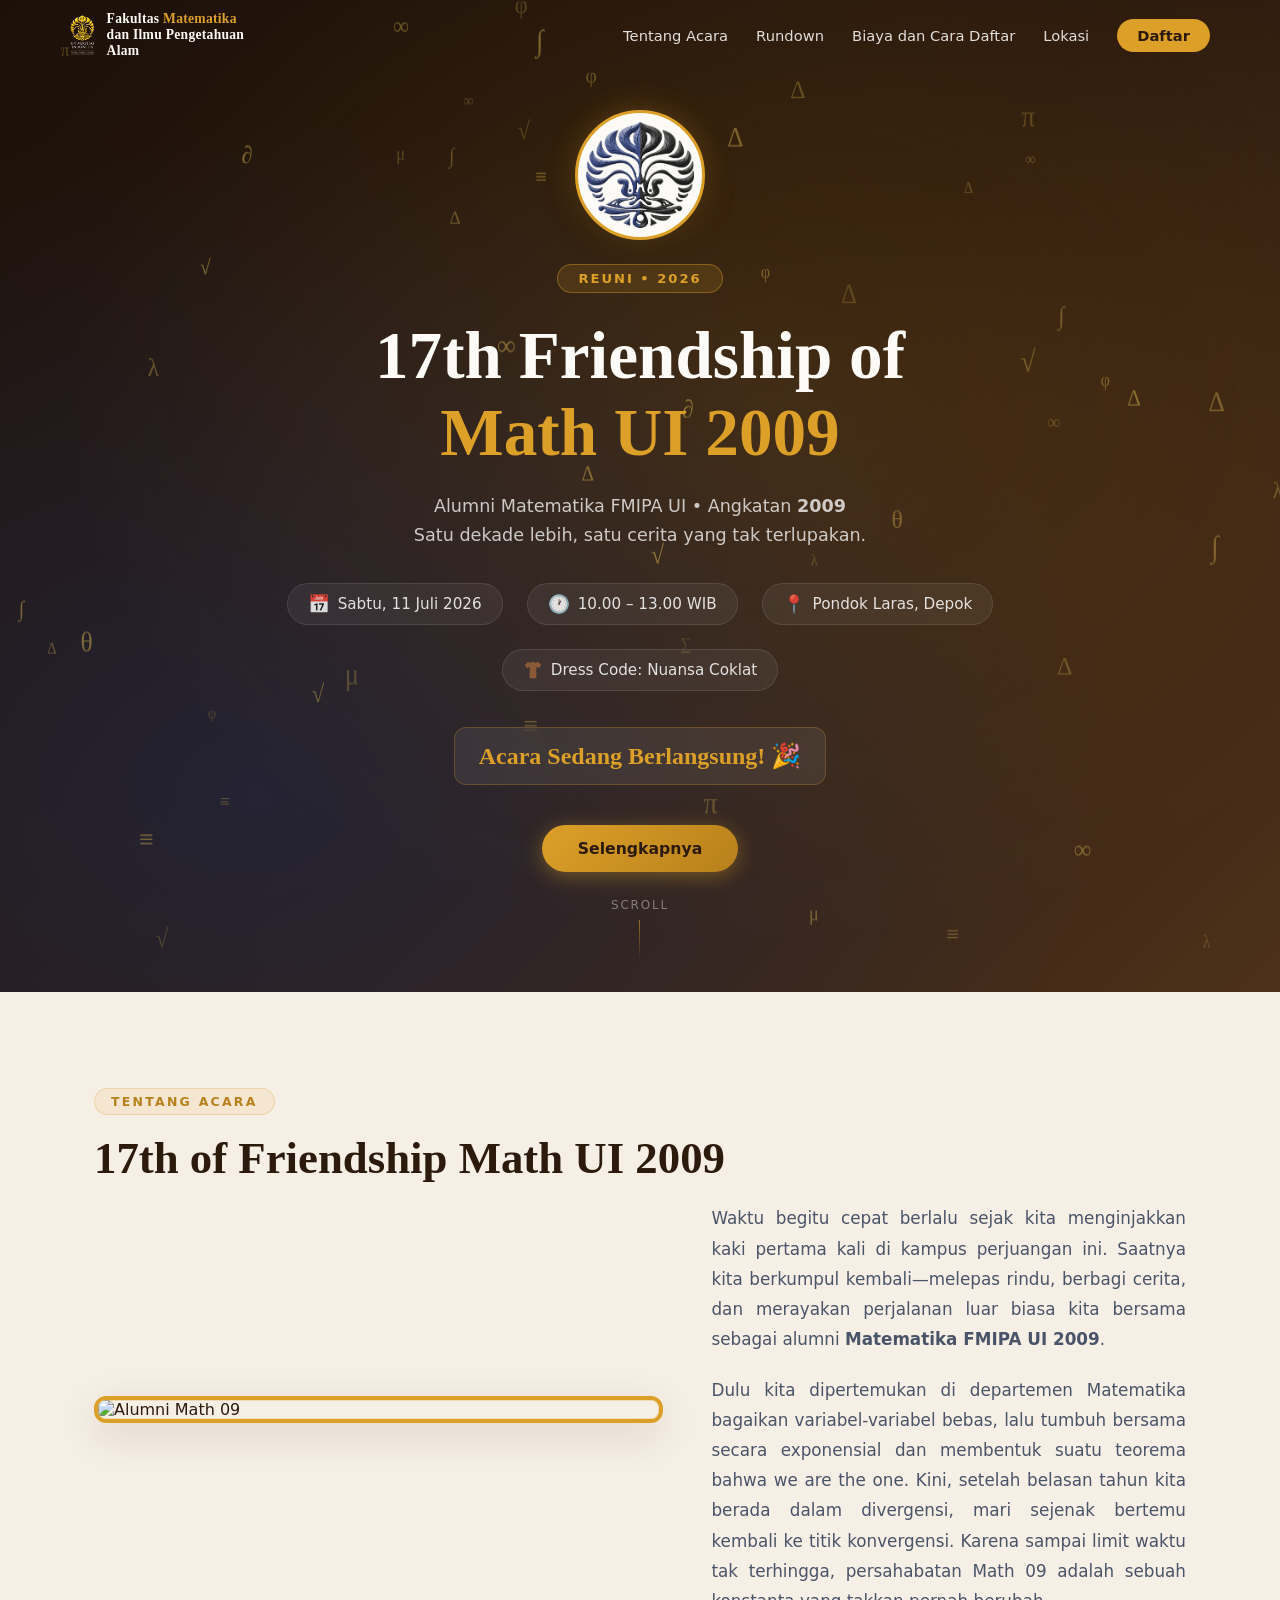
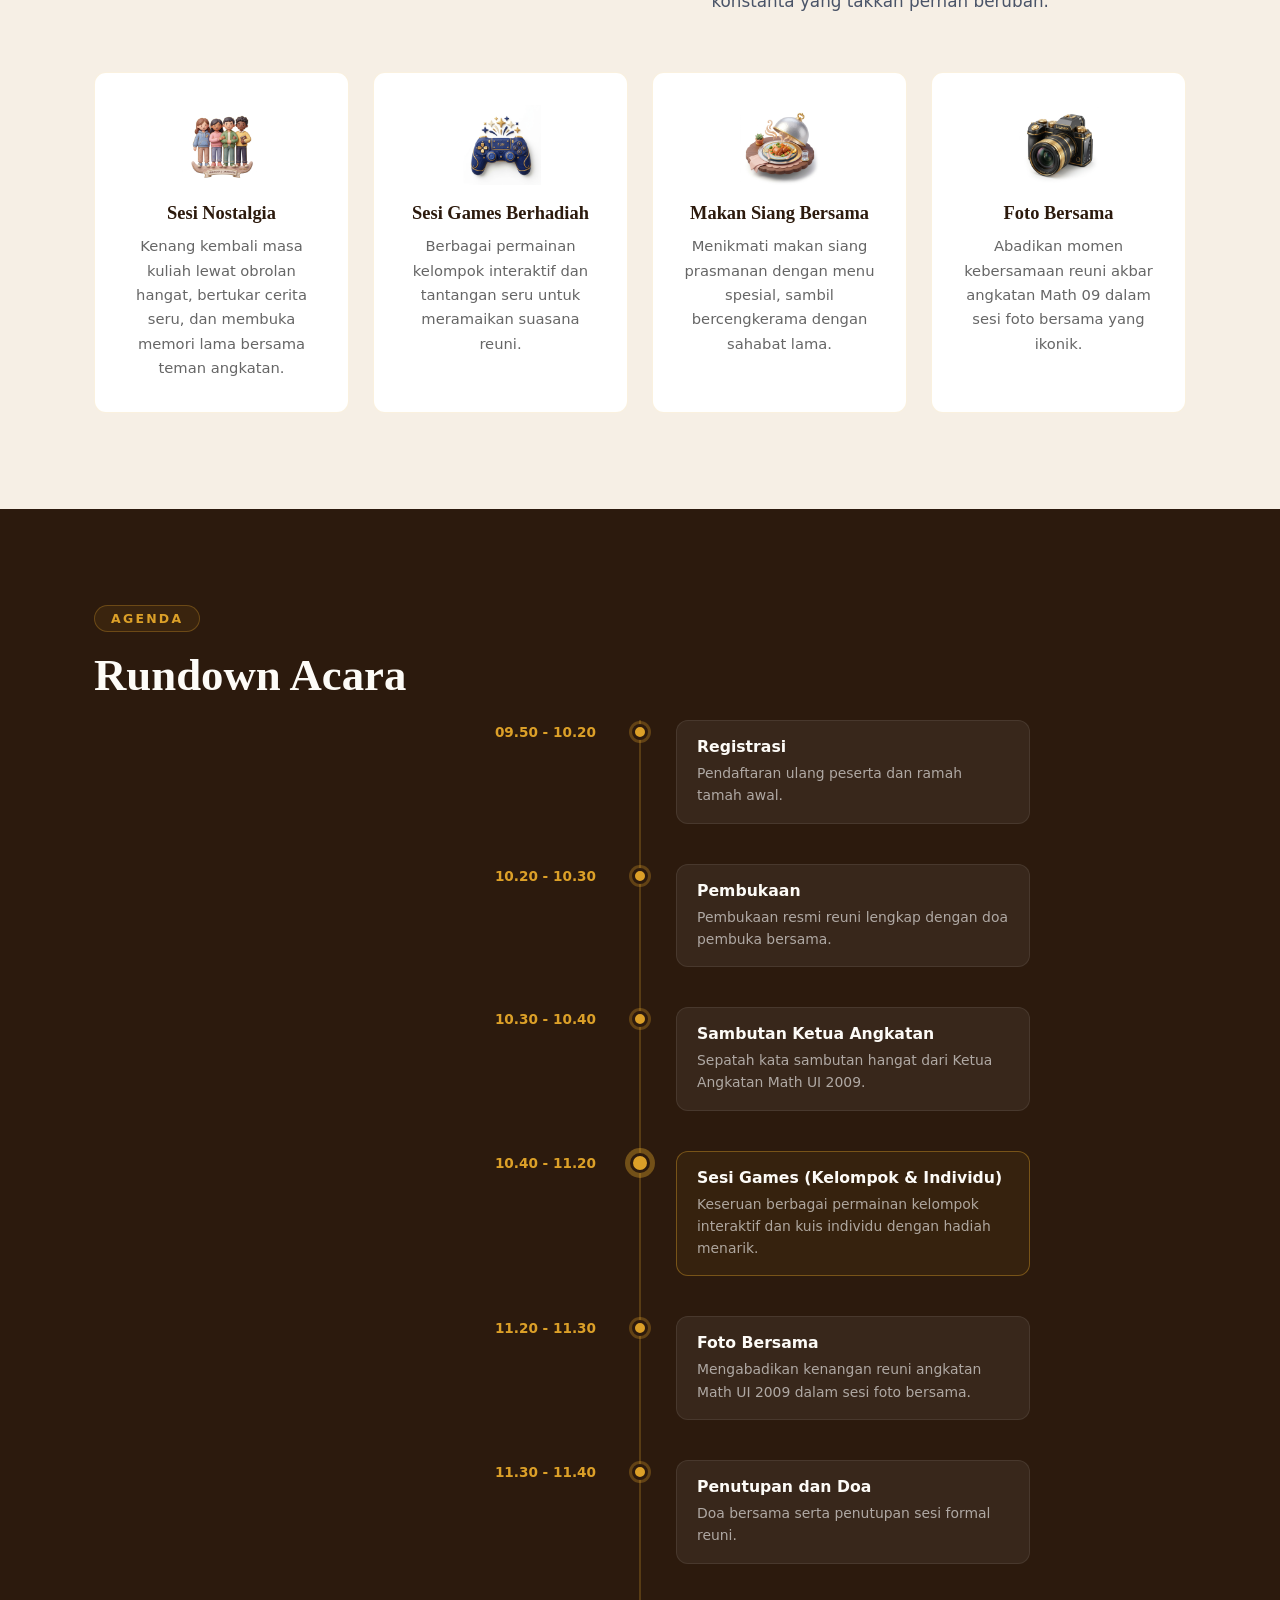
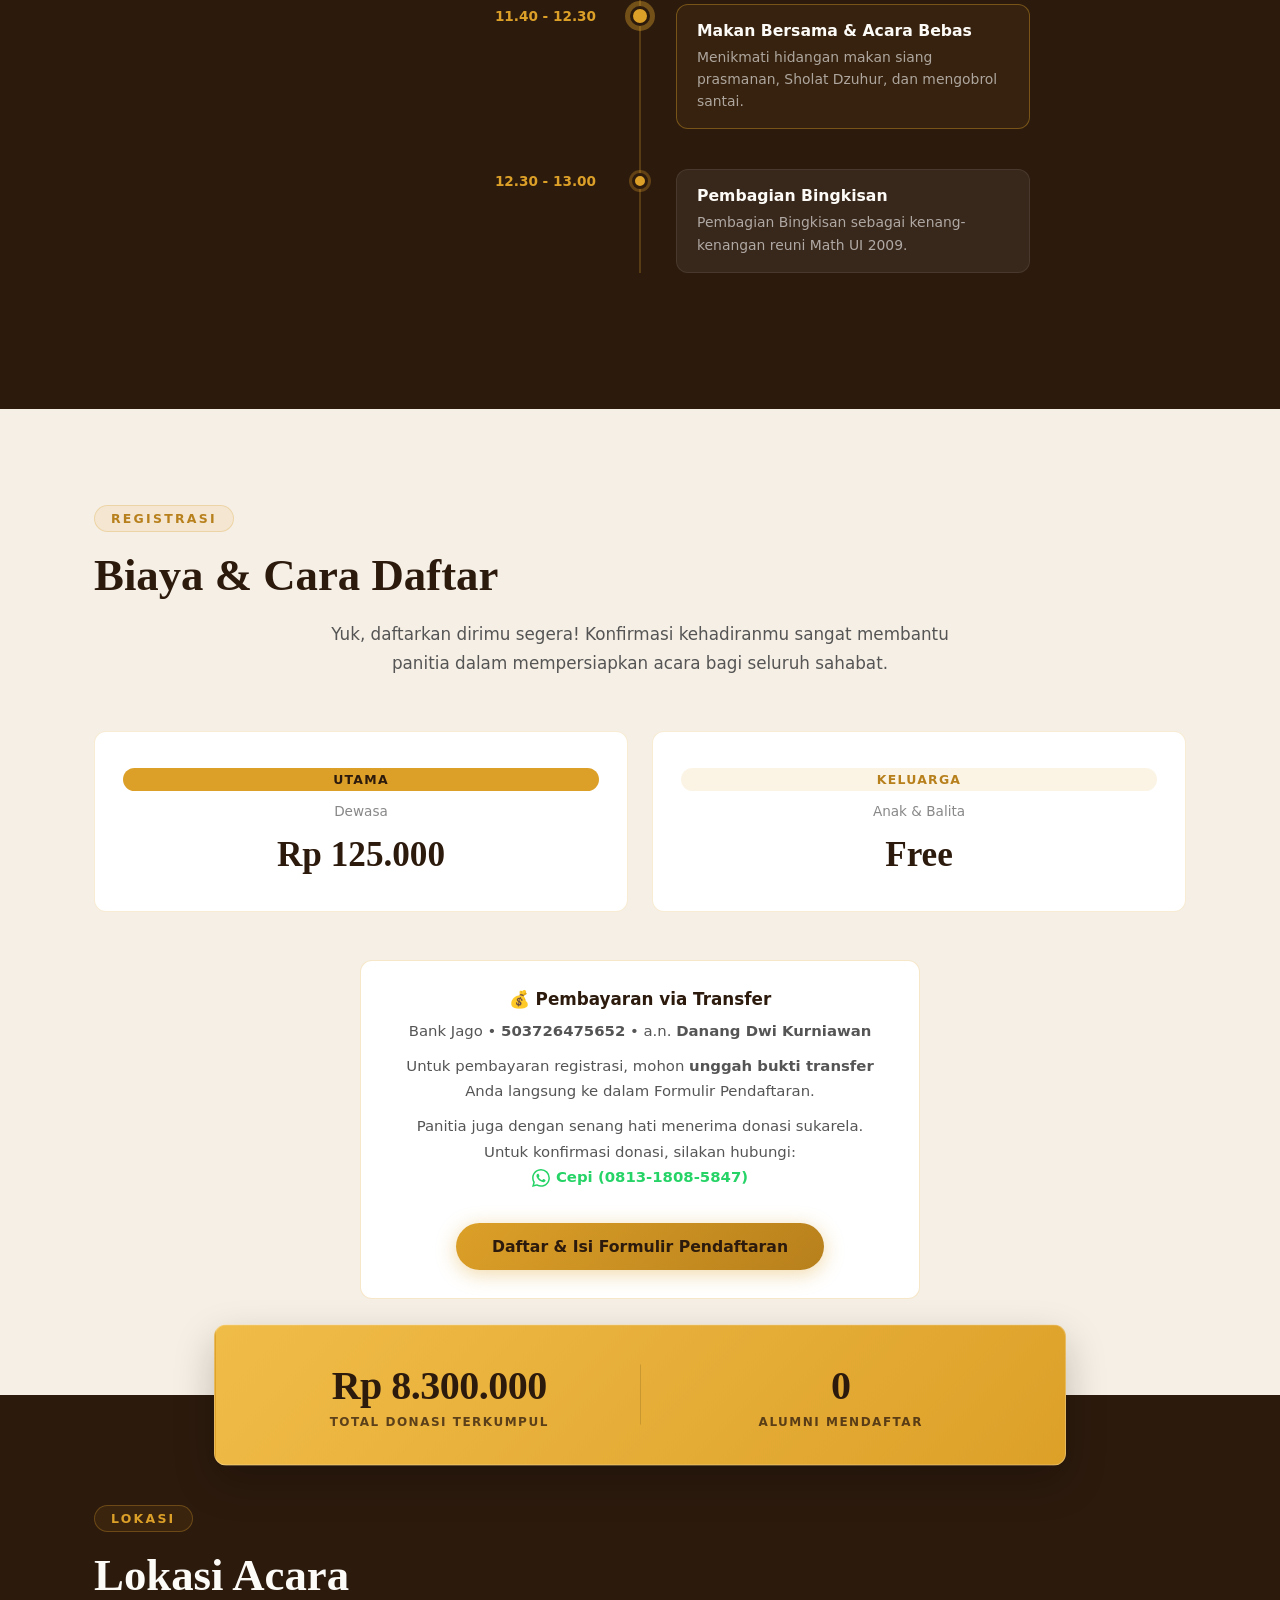
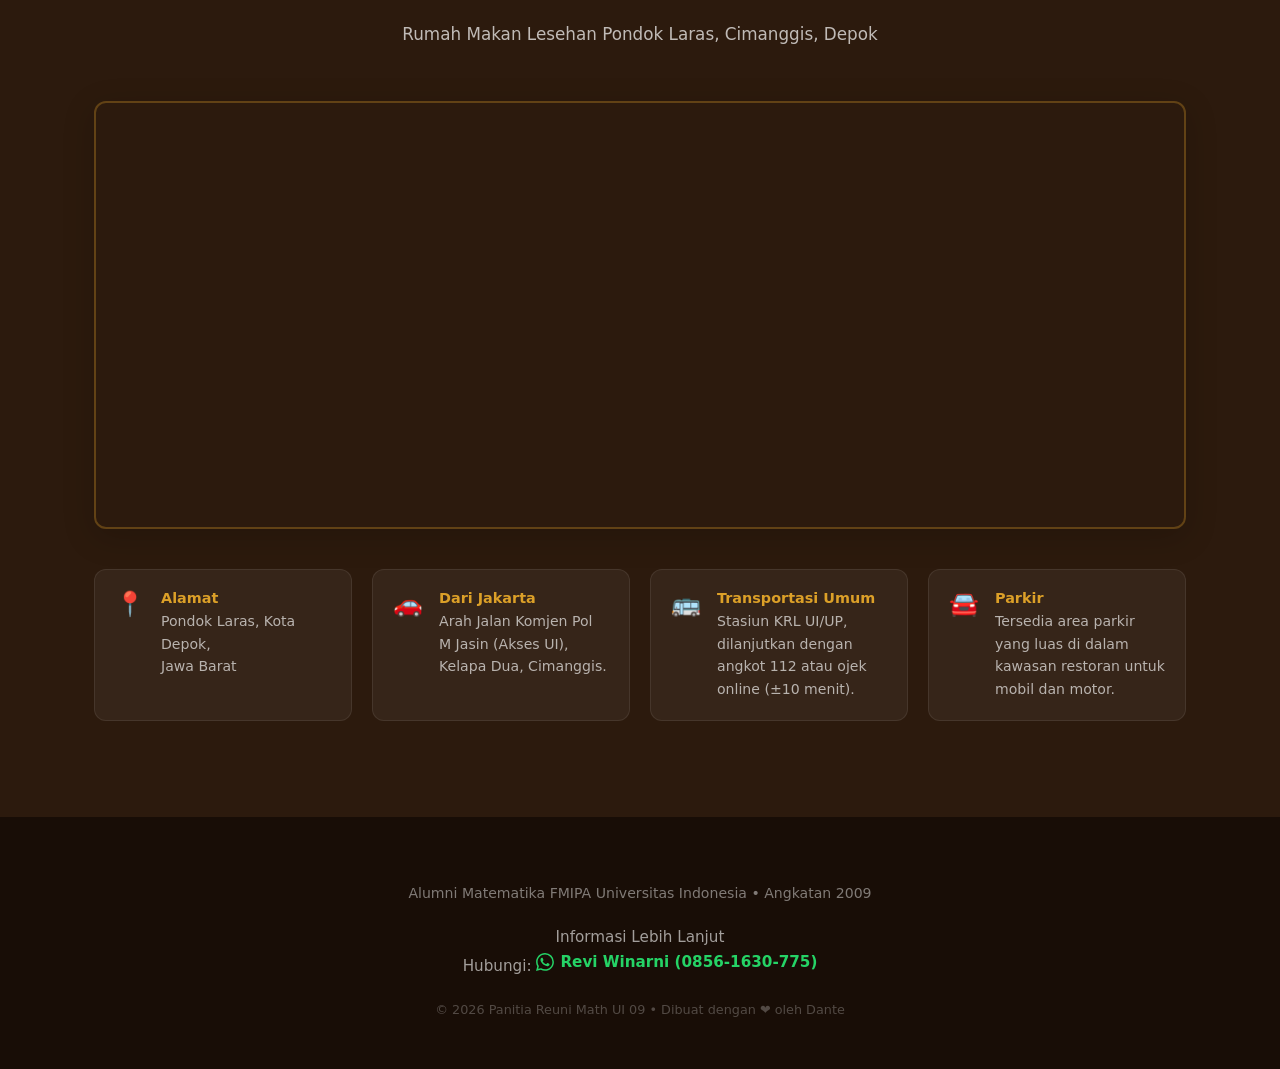
==== commit c3561e13: "deploy: 6df9fd4c374624d51ea316ad749e437b6d301e78" ====
--- a/index.html
+++ b/index.html
@@ -262,8 +262,8 @@
         <h4>&#128176; Pembayaran via Transfer</h4>
         <p>Bank Jago &bull; <strong>503726475652</strong> &bull; a.n. <strong>Danang Dwi Kurniawan</strong></p>
         <p style="margin-top: 10px; margin-bottom: 10px;">Untuk pembayaran registrasi, mohon <strong>unggah bukti transfer</strong> Anda langsung ke dalam Formulir Pendaftaran.</p>
-        <p style="margin-bottom: 20px;">Panitia juga dengan senang hati menerima donasi sukarela. Untuk konfirmasi donasi, silakan hubungi WhatsApp: <a href="https://wa.me/6281318085847"
-            target="_blank" id="link-wa-konfirmasi"><strong>Cepi (0813-1808-5847)</strong></a></p>
+        <p style="margin-bottom: 20px;">Panitia juga dengan senang hati menerima donasi sukarela. Untuk konfirmasi donasi, silakan hubungi: <a href="https://wa.me/6281318085847"
+            target="_blank" id="link-wa-konfirmasi" style="display:inline-flex; align-items:center; gap:6px; color:#25D366; text-decoration:none;"><svg xmlns="http://www.w3.org/2000/svg" width="18" height="18" fill="currentColor" viewBox="0 0 16 16"><path d="M13.601 2.326A7.854 7.854 0 0 0 7.994 0C3.627 0 .068 3.558.064 7.926c0 1.399.366 2.76 1.057 3.965L0 16l4.204-1.102a7.933 7.933 0 0 0 3.79.965h.004c4.368 0 7.926-3.558 7.93-7.93A7.898 7.898 0 0 0 13.6 2.326zM7.994 14.521a6.573 6.573 0 0 1-3.356-.92l-.24-.144-2.494.654.666-2.433-.156-.251a6.56 6.56 0 0 1-1.007-3.505c0-3.626 2.957-6.584 6.591-6.584a6.56 6.56 0 0 1 4.66 1.931 6.557 6.557 0 0 1 1.928 4.66c-.004 3.639-2.961 6.592-6.592 6.592zm3.615-4.934c-.197-.099-1.17-.578-1.353-.646-.182-.065-.315-.099-.445.099-.133.197-.513.646-.627.775-.114.133-.232.148-.43.05-.197-.1-.836-.308-1.592-.985-.59-.525-.985-1.175-1.103-1.372-.114-.198-.011-.304.088-.403.087-.088.197-.232.296-.346.1-.114.133-.198.198-.33.065-.134.034-.248-.015-.347-.05-.099-.445-1.076-.612-1.47-.16-.389-.323-.335-.445-.34-.114-.007-.247-.007-.38-.007a.729.729 0 0 0-.529.247c-.182.198-.691.677-.691 1.654 0 .977.71 1.916.81 2.049.098.133 1.394 2.132 3.383 2.992.47.205.84.326 1.129.418.475.152.904.129 1.246.08.38-.058 1.171-.48 1.338-.943.164-.464.164-.86.114-.943-.049-.084-.182-.133-.38-.232z"/></svg><strong>Cepi (0813-1808-5847)</strong></a></p>
         <a href="https://docs.google.com/forms/d/e/1FAIpQLSdFpVgBOd-yaCvCnEdMHhne5CD_cT43ufvmAA6pFFX0t64EDw/viewform"
           target="_blank" rel="noopener noreferrer" class="btn-primary" id="btn-isi-formulir"
           style="margin-top: 8px;">Daftar &amp; Isi Formulir Pendaftaran</a>
@@ -347,7 +347,7 @@
         style="margin-top: 12px; margin-bottom: 24px; font-size: 0.95rem; color: rgba(255,255,255,.6); line-height: 1.6;">
         Informasi Lebih Lanjut<br />
         Hubungi: <a href="https://wa.me/628561630775" target="_blank" rel="noopener noreferrer"
-          style="font-weight: 600; text-decoration: underline;">Revi Winarni (0856-1630-775)</a>
+          style="display:inline-flex; align-items:center; gap:6px; color:#25D366; font-weight: 600; text-decoration: none;"><svg xmlns="http://www.w3.org/2000/svg" width="18" height="18" fill="currentColor" viewBox="0 0 16 16"><path d="M13.601 2.326A7.854 7.854 0 0 0 7.994 0C3.627 0 .068 3.558.064 7.926c0 1.399.366 2.76 1.057 3.965L0 16l4.204-1.102a7.933 7.933 0 0 0 3.79.965h.004c4.368 0 7.926-3.558 7.93-7.93A7.898 7.898 0 0 0 13.6 2.326zM7.994 14.521a6.573 6.573 0 0 1-3.356-.92l-.24-.144-2.494.654.666-2.433-.156-.251a6.56 6.56 0 0 1-1.007-3.505c0-3.626 2.957-6.584 6.591-6.584a6.56 6.56 0 0 1 4.66 1.931 6.557 6.557 0 0 1 1.928 4.66c-.004 3.639-2.961 6.592-6.592 6.592zm3.615-4.934c-.197-.099-1.17-.578-1.353-.646-.182-.065-.315-.099-.445.099-.133.197-.513.646-.627.775-.114.133-.232.148-.43.05-.197-.1-.836-.308-1.592-.985-.59-.525-.985-1.175-1.103-1.372-.114-.198-.011-.304.088-.403.087-.088.197-.232.296-.346.1-.114.133-.198.198-.33.065-.134.034-.248-.015-.347-.05-.099-.445-1.076-.612-1.47-.16-.389-.323-.335-.445-.34-.114-.007-.247-.007-.38-.007a.729.729 0 0 0-.529.247c-.182.198-.691.677-.691 1.654 0 .977.71 1.916.81 2.049.098.133 1.394 2.132 3.383 2.992.47.205.84.326 1.129.418.475.152.904.129 1.246.08.38-.058 1.171-.48 1.338-.943.164-.464.164-.86.114-.943-.049-.084-.182-.133-.38-.232z"/></svg>Revi Winarni (0856-1630-775)</a>
       </div>
       <p class="footer-copy">&copy; 2026 Panitia Reuni Math UI 09 &bull; Dibuat dengan &#10084; oleh Dante</p>
     </div>
--- a/style.css
+++ b/style.css
@@ -1,21 +1,21 @@
 /* ============================================================
    REUNI MATEK 09 — Design System
-   Navy #0D1B3E | Gold #C9A84C | White #F5F5F0
+   Navy #2C1A0D | Gold #DCA028 | White #FDFBF7
    ============================================================ */
 
 /* ---- Reset & Base ---- */
 *, *::before, *::after { box-sizing: border-box; margin: 0; padding: 0; }
 
 :root {
-  --navy:      #0D1B3E;
-  --navy-mid:  #162040;
-  --navy-lite: #1e2d5a;
-  --gold:      #C9A84C;
-  --gold-lite: #e4c370;
-  --gold-dark: #a8873a;
-  --white:     #F5F5F0;
+  --navy:      #2C1A0D;
+  --navy-mid:  #3D2615;
+  --navy-lite: #5A3A22;
+  --gold:      #DCA028;
+  --gold-lite: #F0BC48;
+  --gold-dark: #B8801C;
+  --white:     #FDFBF7;
   --gray:      #b0b8c9;
-  --light-bg:  #f4f3ef;
+  --light-bg:  #F6EFE5;
   --font-head: 'Playfair Display', Georgia, serif;
   --font-body: 'Inter', system-ui, sans-serif;
   --radius:    12px;
@@ -47,7 +47,7 @@
   transition: background var(--transition), box-shadow var(--transition);
 }
 #navbar.scrolled {
-  background: rgba(13,27,62,.96);
+  background: rgba(44,26,13,.96);
   backdrop-filter: blur(12px);
   box-shadow: 0 2px 20px rgba(0,0,0,.3);
 }
@@ -82,12 +82,12 @@
 #hero {
   position: relative; min-height: 90vh;
   display: flex; align-items: center; justify-content: center;
-  background: linear-gradient(135deg, #080f22 0%, #0d1b3e 50%, #1a2a5e 100%);
+  background: linear-gradient(135deg, #1C1008 0%, #2C1A0D 50%, #4D311A 100%);
   overflow: hidden;
 }
 .hero-overlay {
   position: absolute; inset: 0;
-  background: radial-gradient(ellipse at 60% 40%, rgba(201,168,76,.12) 0%, transparent 65%),
+  background: radial-gradient(ellipse at 60% 40%, rgba(220,160,40,.12) 0%, transparent 65%),
               radial-gradient(ellipse at 20% 80%, rgba(30,45,90,.5) 0%, transparent 60%);
 }
 #particle-canvas { position: absolute; inset: 0; width: 100%; height: 100%; pointer-events: none; }
@@ -111,7 +111,7 @@
   align-items: center;
   justify-content: center;
   padding: 8px;
-  box-shadow: 0 10px 30px rgba(0, 0, 0, 0.25), 0 0 30px rgba(201, 168, 76, 0.3);
+  box-shadow: 0 10px 30px rgba(0, 0, 0, 0.25), 0 0 30px rgba(220, 160, 40, 0.3);
   border: 3px solid var(--gold);
   animation: float 6s ease-in-out infinite;
 }
@@ -128,7 +128,7 @@
 }
 .hero-badge {
   display: inline-block;
-  background: rgba(201,168,76,.15); border: 1px solid rgba(201,168,76,.4);
+  background: rgba(220,160,40,.15); border: 1px solid rgba(220,160,40,.4);
   color: var(--gold); font-size: .82rem; font-weight: 600; letter-spacing: .15em; text-transform: uppercase;
   padding: 6px 20px; border-radius: 50px; margin-bottom: 24px;
 }
@@ -156,7 +156,7 @@
   margin-bottom: 40px;
 }
 .countdown-item {
-  background: rgba(255,255,255,.07); border: 1px solid rgba(201,168,76,.25);
+  background: rgba(255,255,255,.07); border: 1px solid rgba(220,160,40,.25);
   border-radius: var(--radius); padding: 16px 24px; min-width: 80px; text-align: center;
   backdrop-filter: blur(8px);
 }
@@ -175,23 +175,23 @@
   color: var(--navy); font-weight: 700; font-size: .98rem;
   border-radius: 50px; border: none; cursor: pointer;
   transition: transform var(--transition), box-shadow var(--transition);
-  box-shadow: 0 4px 20px rgba(201,168,76,.4);
-}
-.btn-primary:hover { transform: translateY(-3px); box-shadow: 0 8px 32px rgba(201,168,76,.55); color: var(--navy); }
+  box-shadow: 0 4px 20px rgba(220,160,40,.4);
+}
+.btn-primary:hover { transform: translateY(-3px); box-shadow: 0 8px 32px rgba(220,160,40,.55); color: var(--navy); }
 .btn-ghost {
   display: inline-block; padding: 14px 36px;
   background: transparent; color: var(--white); font-weight: 600; font-size: .98rem;
   border-radius: 50px; border: 2px solid rgba(255,255,255,.35);
   transition: border-color var(--transition), background var(--transition);
 }
-.btn-ghost:hover { border-color: var(--gold); background: rgba(201,168,76,.08); color: var(--white); }
+.btn-ghost:hover { border-color: var(--gold); background: rgba(220,160,40,.08); color: var(--white); }
 .btn-ghost-dark {
   display: inline-block; padding: 14px 36px;
   background: transparent; color: var(--navy); font-weight: 600; font-size: .98rem;
-  border-radius: 50px; border: 2px solid rgba(13,27,62,.3);
+  border-radius: 50px; border: 2px solid rgba(44,26,13,.3);
   transition: border-color var(--transition), background var(--transition), color var(--transition);
 }
-.btn-ghost-dark:hover { border-color: var(--gold); background: rgba(201,168,76,.08); color: var(--navy); }
+.btn-ghost-dark:hover { border-color: var(--gold); background: rgba(220,160,40,.08); color: var(--navy); }
 .btn-xl { padding: 18px 48px; font-size: 1.1rem; }
 
 /* Registration Counter Badge */
@@ -199,8 +199,8 @@
   display: inline-flex;
   align-items: center;
   gap: 10px;
-  background: rgba(201, 168, 76, 0.12);
-  border: 1px solid rgba(201, 168, 76, 0.35);
+  background: rgba(220, 160, 40, 0.12);
+  border: 1px solid rgba(220, 160, 40, 0.35);
   padding: 8px 18px;
   border-radius: 50px;
   margin: 20px auto 10px;
@@ -240,7 +240,7 @@
 }
 .scroll-line {
   width: 1px; height: 40px;
-  background: linear-gradient(to bottom, rgba(201,168,76,.6), transparent);
+  background: linear-gradient(to bottom, rgba(220,160,40,.6), transparent);
 }
 @keyframes bobble { 0%,100%{transform:translateX(-50%) translateY(0)} 50%{transform:translateX(-50%) translateY(8px)} }
 
@@ -249,13 +249,13 @@
    ============================================================ */
 .section-light { background: var(--light-bg); padding: 96px 0; }
 .section-dark { background: var(--navy); padding: 96px 0; }
-.section-dark .section-tag { color: var(--gold); border-color: rgba(201,168,76,.3); background: rgba(201,168,76,.08); }
+.section-dark .section-tag { color: var(--gold); border-color: rgba(220,160,40,.3); background: rgba(220,160,40,.08); }
 .section-dark .section-title { color: var(--white); }
 .section-dark .section-desc { color: rgba(255,255,255,.7); }
 
 .section-tag {
   display: inline-block; font-size: .78rem; font-weight: 700; letter-spacing: .18em; text-transform: uppercase;
-  color: var(--gold-dark); background: rgba(201,168,76,.1); border: 1px solid rgba(201,168,76,.25);
+  color: var(--gold-dark); background: rgba(220,160,40,.1); border: 1px solid rgba(220,160,40,.25);
   padding: 5px 16px; border-radius: 50px; margin-bottom: 16px;
 }
 .section-title {
@@ -279,7 +279,7 @@
   position: relative;
   border-radius: var(--radius);
   overflow: hidden;
-  box-shadow: 0 12px 40px rgba(13,27,62,0.12);
+  box-shadow: 0 12px 40px rgba(44,26,13,0.12);
   border: 4px solid var(--gold);
   transition: transform var(--transition), box-shadow var(--transition);
 }
@@ -287,7 +287,7 @@
   content: '';
   position: absolute;
   inset: 0;
-  border: 1px solid rgba(201,168,76,0.25);
+  border: 1px solid rgba(220,160,40,0.25);
   pointer-events: none;
   z-index: 2;
   border-radius: calc(var(--radius) - 4px);
@@ -301,7 +301,7 @@
 }
 .about-image-wrapper:hover {
   transform: translateY(-4px);
-  box-shadow: 0 16px 48px rgba(13,27,62,0.18);
+  box-shadow: 0 16px 48px rgba(44,26,13,0.18);
 }
 .about-image-wrapper:hover .about-img {
   transform: scale(1.03);
@@ -327,10 +327,10 @@
 .about-card {
   background: #fff; border-radius: var(--radius);
   padding: 32px 24px; text-align: center;
-  border: 1px solid rgba(201,168,76,.15);
+  border: 1px solid rgba(220,160,40,.15);
   transition: transform var(--transition), box-shadow var(--transition);
 }
-.about-card:hover { transform: translateY(-6px); box-shadow: 0 16px 40px rgba(13,27,62,.12); }
+.about-card:hover { transform: translateY(-6px); box-shadow: 0 16px 40px rgba(44,26,13,.12); }
 .about-icon {
   width: 80px;
   height: 80px;
@@ -357,7 +357,7 @@
 .timeline { position: relative; max-width: 780px; margin: 0 auto; }
 .timeline::before {
   content: ''; position: absolute; left: 50%; top: 0; bottom: 0;
-  width: 2px; background: rgba(201,168,76,.25); transform: translateX(-50%);
+  width: 2px; background: rgba(220,160,40,.25); transform: translateX(-50%);
 }
 .timeline-item {
   display: grid; grid-template-columns: 1fr 40px 1fr;
@@ -370,15 +370,15 @@
 .timeline-dot {
   width: 16px; height: 16px; border-radius: 50%;
   background: var(--gold); border: 3px solid var(--navy);
-  box-shadow: 0 0 0 3px rgba(201,168,76,.3);
+  box-shadow: 0 0 0 3px rgba(220,160,40,.3);
   margin: 4px auto 0; flex-shrink: 0; position: relative; z-index: 1;
 }
-.gold-dot { box-shadow: 0 0 0 5px rgba(201,168,76,.4); width: 20px; height: 20px; margin: 2px auto 0; }
+.gold-dot { box-shadow: 0 0 0 5px rgba(220,160,40,.4); width: 20px; height: 20px; margin: 2px auto 0; }
 .timeline-body {
   background: rgba(255,255,255,.06); border: 1px solid rgba(255,255,255,.08);
   border-radius: var(--radius); padding: 16px 20px;
 }
-.timeline-body.highlight { border-color: rgba(201,168,76,.4); background: rgba(201,168,76,.06); }
+.timeline-body.highlight { border-color: rgba(220,160,40,.4); background: rgba(220,160,40,.06); }
 .timeline-body h4 { color: var(--white); font-size: .98rem; font-weight: 600; margin-bottom: 6px; }
 .timeline-body p { color: rgba(255,255,255,.6); font-size: .87rem; line-height: 1.6; }
 
@@ -392,15 +392,15 @@
 .price-card {
   background: #fff; border-radius: var(--radius);
   padding: 36px 28px; text-align: center;
-  border: 1px solid rgba(201,168,76,.2);
+  border: 1px solid rgba(220,160,40,.2);
   display: flex; flex-direction: column; gap: 12px;
   transition: transform var(--transition), box-shadow var(--transition);
 }
-.price-card:hover { transform: translateY(-6px); box-shadow: 0 20px 48px rgba(13,27,62,.12); }
+.price-card:hover { transform: translateY(-6px); box-shadow: 0 20px 48px rgba(44,26,13,.12); }
 .price-featured {
   background: var(--navy);
   border-color: var(--gold);
-  box-shadow: 0 8px 40px rgba(13,27,62,.25);
+  box-shadow: 0 8px 40px rgba(44,26,13,.25);
   transform: scale(1.04);
 }
 .price-featured h3, .price-featured .price-amount, .price-featured .price-label { color: var(--white); }
@@ -408,7 +408,7 @@
 
 .price-badge {
   display: inline-block; padding: 4px 14px; border-radius: 50px;
-  background: rgba(201,168,76,.12); color: var(--gold-dark);
+  background: rgba(220,160,40,.12); color: var(--gold-dark);
   font-size: .78rem; font-weight: 700; letter-spacing: .1em; text-transform: uppercase;
 }
 .badge-gold { background: var(--gold); color: var(--navy); }
@@ -418,7 +418,7 @@
 .price-perks li { display: flex; gap: 8px; align-items: center; }
 
 .payment-info {
-  text-align: center; background: #fff; border: 1px solid rgba(201,168,76,.25);
+  text-align: center; background: #fff; border: 1px solid rgba(220,160,40,.25);
   border-radius: var(--radius); padding: 28px 32px; max-width: 560px; margin: 0 auto;
 }
 .payment-info h4 { font-size: 1.05rem; margin-bottom: 10px; color: var(--navy); }
@@ -429,7 +429,7 @@
    ============================================================ */
 .map-wrapper {
   border-radius: var(--radius); overflow: hidden;
-  border: 2px solid rgba(201,168,76,.3); margin-bottom: 40px;
+  border: 2px solid rgba(220,160,40,.3); margin-bottom: 40px;
   box-shadow: var(--shadow);
 }
 .location-info {
@@ -449,13 +449,13 @@
    CTA SECTION
    ============================================================ */
 .section-cta {
-  background: linear-gradient(135deg, #0a1530 0%, var(--navy) 60%, #1a2a5e 100%);
+  background: linear-gradient(135deg, #1C1008 0%, var(--navy) 60%, #4D311A 100%);
   padding: 96px 0; text-align: center;
   position: relative; overflow: hidden;
 }
 .section-cta::before {
   content: ''; position: absolute; inset: 0;
-  background: radial-gradient(ellipse at center, rgba(201,168,76,.12) 0%, transparent 65%);
+  background: radial-gradient(ellipse at center, rgba(220,160,40,.12) 0%, transparent 65%);
 }
 .section-cta h2 {
   position: relative; font-family: var(--font-head); font-size: clamp(1.8rem,4vw,2.8rem);
@@ -468,7 +468,7 @@
 /* ============================================================
    FOOTER
    ============================================================ */
-#footer { background: #070e1e; padding: 52px 0; text-align: center; }
+#footer { background: #180D06; padding: 52px 0; text-align: center; }
 .footer-brand { display: flex; align-items: center; justify-content: center; gap: 8px; margin-bottom: 8px; }
 .footer-title { font-family: var(--font-head); font-size: 1.5rem; font-weight: 700; color: var(--white); }
 .footer-sub { color: rgba(255,255,255,.45); font-size: .88rem; margin-bottom: 24px; }
@@ -478,7 +478,7 @@
   padding: 8px 18px; border: 1px solid rgba(255,255,255,.1); border-radius: 50px;
   transition: color var(--transition), border-color var(--transition);
 }
-.footer-socials a:hover { color: var(--gold); border-color: rgba(201,168,76,.4); }
+.footer-socials a:hover { color: var(--gold); border-color: rgba(220,160,40,.4); }
 .footer-copy { color: rgba(255,255,255,.25); font-size: .8rem; }
 
 /* ============================================================
@@ -490,7 +490,7 @@
   .about-content { grid-template-columns: 1fr; gap: 32px; margin-bottom: 40px; }
   
   .nav-links { display: none; flex-direction: column; position: absolute; top: 70px; left: 0; right: 0;
-    background: rgba(13,27,62,.98); padding: 20px 24px; gap: 16px; border-top: 1px solid rgba(201,168,76,.2); }
+    background: rgba(44,26,13,.98); padding: 20px 24px; gap: 16px; border-top: 1px solid rgba(220,160,40,.2); }
   .nav-links.open { display: flex; }
   .hamburger { display: block; }
   .countdown-item { padding: 12px 14px; min-width: 60px; }
@@ -514,7 +514,7 @@
   height: 0;
 }
 .stats-overlap-bar {
-  background: linear-gradient(135deg, #ECCB6C 0%, #C9A84C 100%);
+  background: linear-gradient(135deg, #F0BC48 0%, #DCA028 100%);
   border-radius: var(--radius);
   box-shadow: 0 16px 40px rgba(0, 0, 0, 0.22);
   display: flex;
@@ -532,21 +532,21 @@
   font-family: var(--font-head);
   font-size: clamp(1.8rem, 4vw, 2.5rem);
   font-weight: 900;
-  color: #0D1B3E;
+  color: #2C1A0D;
   margin-bottom: 6px;
   letter-spacing: -0.5px;
 }
 .stats-overlap-label {
   font-size: 0.75rem;
   font-weight: 700;
-  color: rgba(13, 27, 62, 0.75);
+  color: rgba(44, 26, 13, 0.75);
   letter-spacing: 1.5px;
   text-transform: uppercase;
 }
 .stats-overlap-divider {
   width: 1px;
   height: 60px;
-  background: rgba(13, 27, 62, 0.15);
+  background: rgba(44, 26, 13, 0.15);
 }
 
 @media (max-width: 576px) {
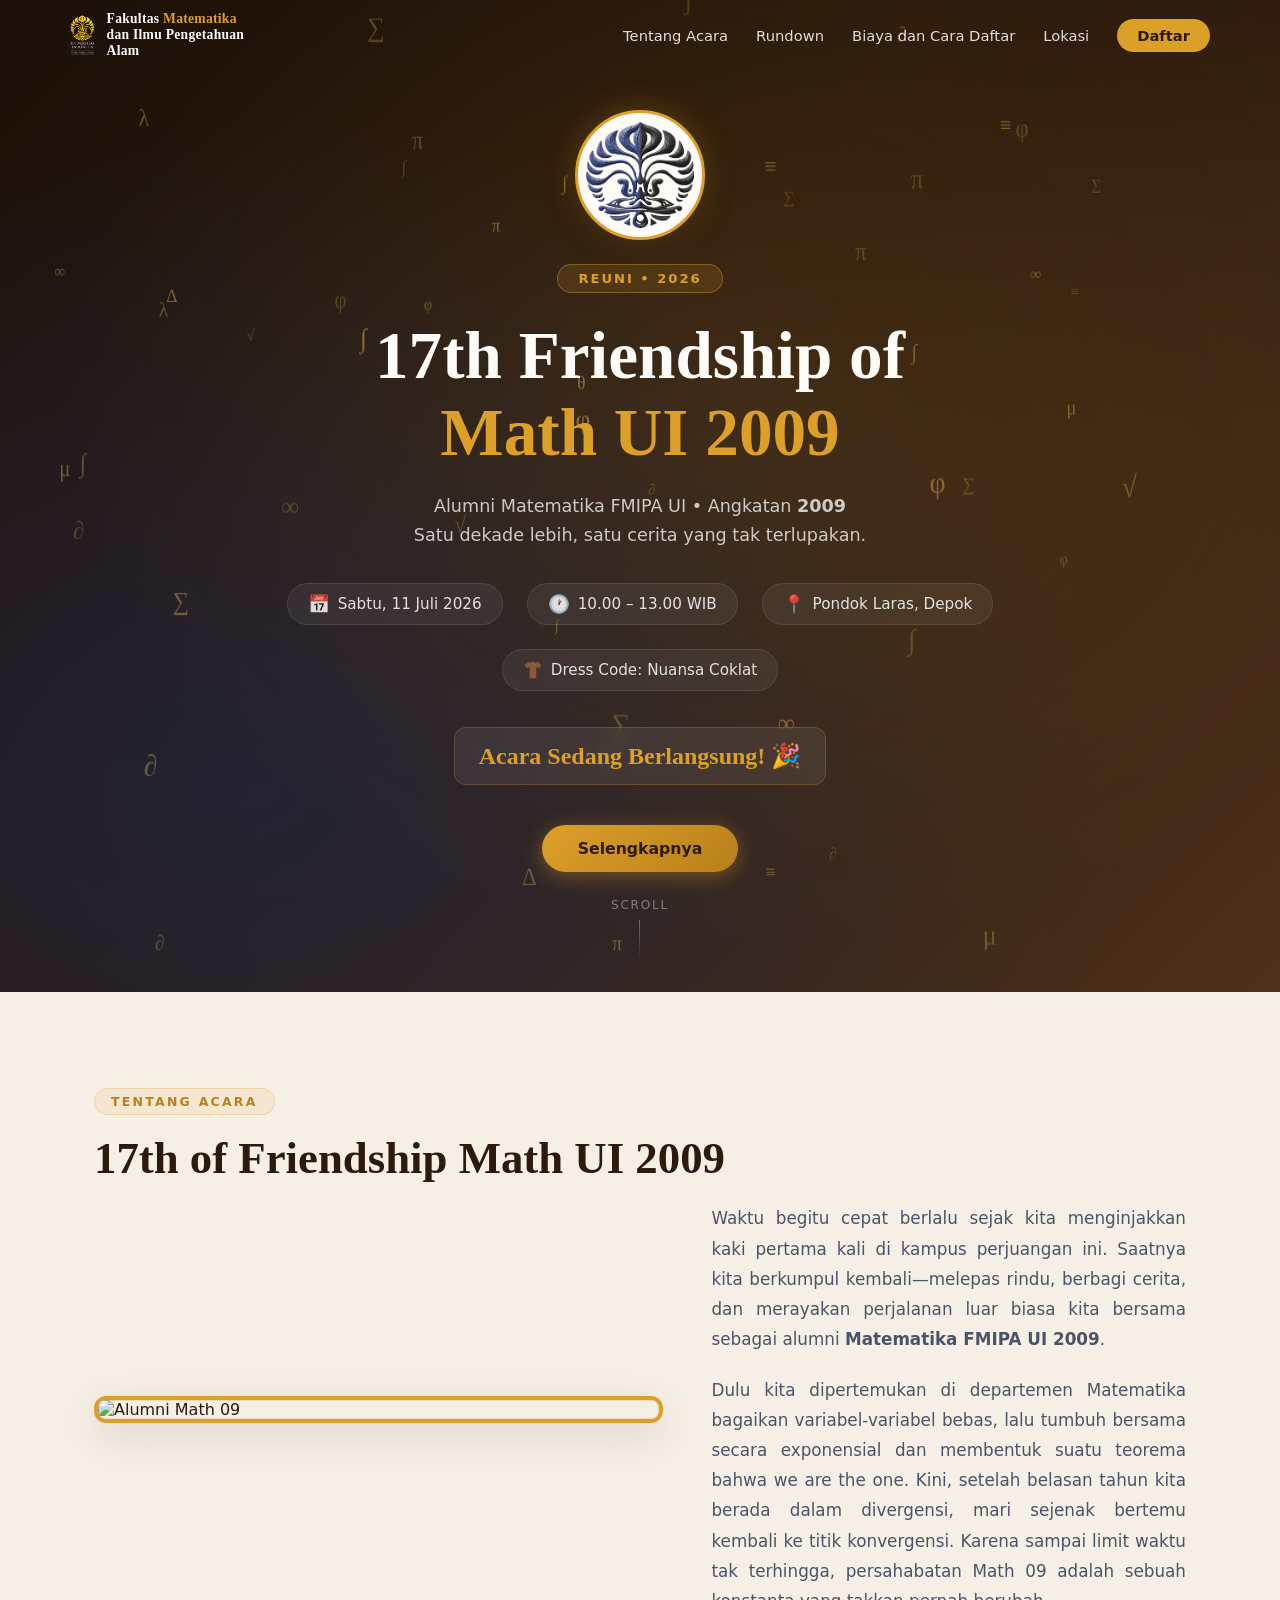
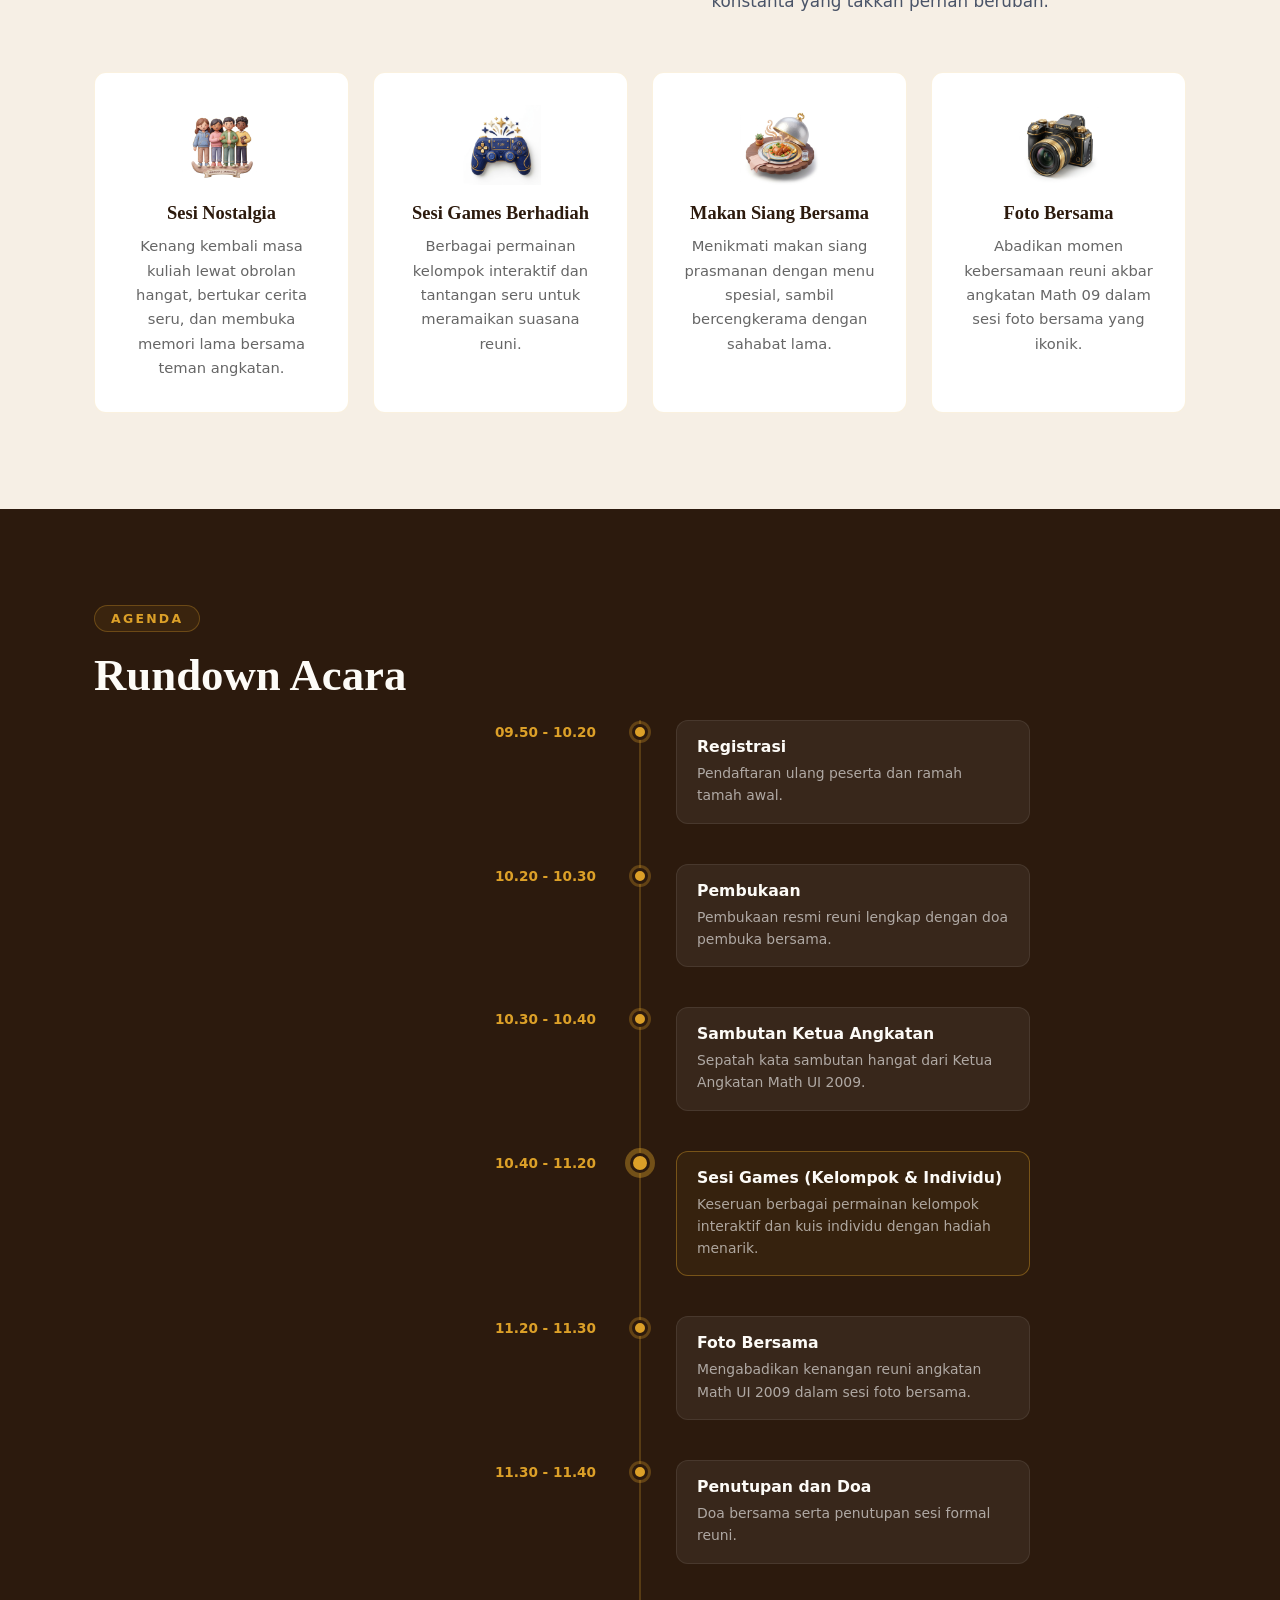
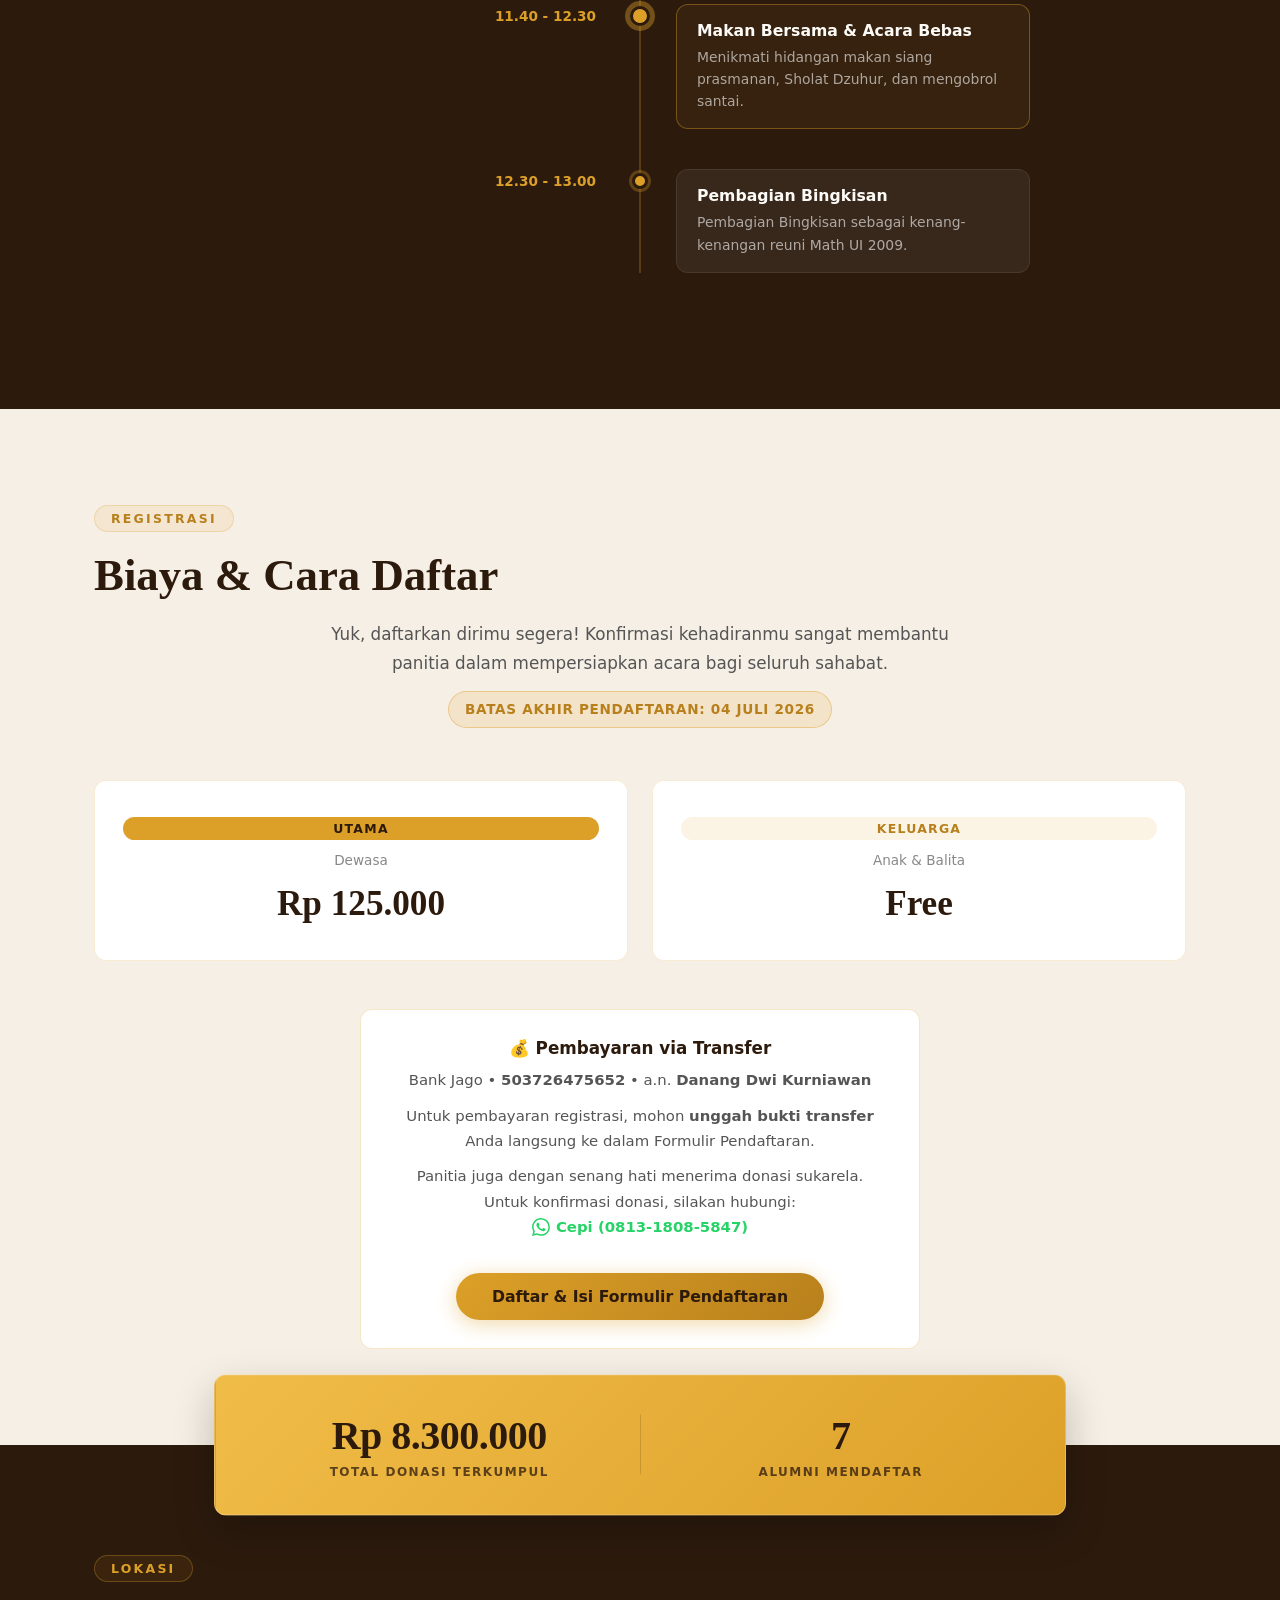
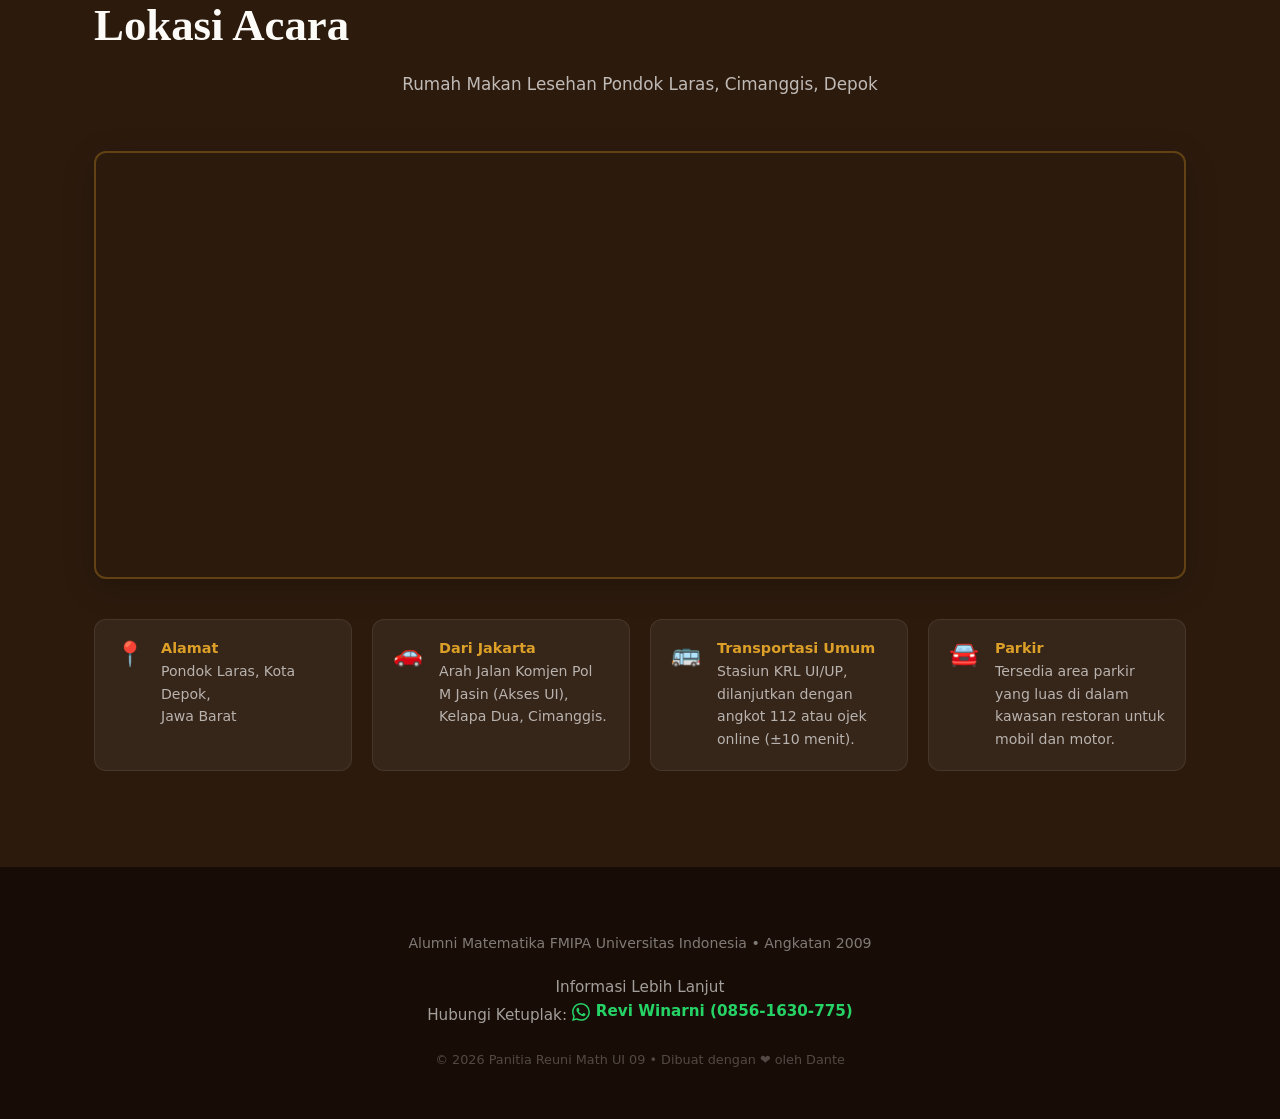
==== commit f0b3f6d3: "deploy: ed060bdf6d9b195add2278a5a888d3f3094b711a" ====
--- a/index.html
+++ b/index.html
@@ -245,7 +245,11 @@
       <div class="section-tag reveal">Registrasi</div>
       <h2 class="section-title reveal">Biaya & Cara Daftar</h2>
       <p class="section-desc reveal">Yuk, daftarkan dirimu segera! Konfirmasi kehadiranmu sangat membantu panitia dalam
-        mempersiapkan acara bagi seluruh sahabat.</p>
+        mempersiapkan acara bagi seluruh sahabat.<br>
+        <span
+          style="display: inline-block; margin-top: 12px; padding: 6px 16px; border-radius: 50px; background: rgba(220,160,40,.15); border: 1px solid rgba(220,160,40,.4); color: #B8801C; font-weight: 700; font-size: 0.85rem; letter-spacing: 0.05em;">BATAS
+          AKHIR PENDAFTARAN: 04 JULI 2026</span>
+      </p>
       <div class="pricing-cards reveal">
         <div class="price-card">
           <div class="price-badge badge-gold">Utama</div>
@@ -261,9 +265,15 @@
       <div class="payment-info reveal">
         <h4>&#128176; Pembayaran via Transfer</h4>
         <p>Bank Jago &bull; <strong>503726475652</strong> &bull; a.n. <strong>Danang Dwi Kurniawan</strong></p>
-        <p style="margin-top: 10px; margin-bottom: 10px;">Untuk pembayaran registrasi, mohon <strong>unggah bukti transfer</strong> Anda langsung ke dalam Formulir Pendaftaran.</p>
-        <p style="margin-bottom: 20px;">Panitia juga dengan senang hati menerima donasi sukarela. Untuk konfirmasi donasi, silakan hubungi: <a href="https://wa.me/6281318085847"
-            target="_blank" id="link-wa-konfirmasi" style="display:inline-flex; align-items:center; gap:6px; color:#25D366; text-decoration:none;"><svg xmlns="http://www.w3.org/2000/svg" width="18" height="18" fill="currentColor" viewBox="0 0 16 16"><path d="M13.601 2.326A7.854 7.854 0 0 0 7.994 0C3.627 0 .068 3.558.064 7.926c0 1.399.366 2.76 1.057 3.965L0 16l4.204-1.102a7.933 7.933 0 0 0 3.79.965h.004c4.368 0 7.926-3.558 7.93-7.93A7.898 7.898 0 0 0 13.6 2.326zM7.994 14.521a6.573 6.573 0 0 1-3.356-.92l-.24-.144-2.494.654.666-2.433-.156-.251a6.56 6.56 0 0 1-1.007-3.505c0-3.626 2.957-6.584 6.591-6.584a6.56 6.56 0 0 1 4.66 1.931 6.557 6.557 0 0 1 1.928 4.66c-.004 3.639-2.961 6.592-6.592 6.592zm3.615-4.934c-.197-.099-1.17-.578-1.353-.646-.182-.065-.315-.099-.445.099-.133.197-.513.646-.627.775-.114.133-.232.148-.43.05-.197-.1-.836-.308-1.592-.985-.59-.525-.985-1.175-1.103-1.372-.114-.198-.011-.304.088-.403.087-.088.197-.232.296-.346.1-.114.133-.198.198-.33.065-.134.034-.248-.015-.347-.05-.099-.445-1.076-.612-1.47-.16-.389-.323-.335-.445-.34-.114-.007-.247-.007-.38-.007a.729.729 0 0 0-.529.247c-.182.198-.691.677-.691 1.654 0 .977.71 1.916.81 2.049.098.133 1.394 2.132 3.383 2.992.47.205.84.326 1.129.418.475.152.904.129 1.246.08.38-.058 1.171-.48 1.338-.943.164-.464.164-.86.114-.943-.049-.084-.182-.133-.38-.232z"/></svg><strong>Cepi (0813-1808-5847)</strong></a></p>
+        <p style="margin-top: 10px; margin-bottom: 10px;">Untuk pembayaran registrasi, mohon <strong>unggah bukti
+            transfer</strong> Anda langsung ke dalam Formulir Pendaftaran.</p>
+        <p style="margin-bottom: 20px;">Panitia juga dengan senang hati menerima donasi sukarela. Untuk konfirmasi
+          donasi, silakan hubungi: <a href="https://wa.me/6281318085847" target="_blank" id="link-wa-konfirmasi"
+            style="display:inline-flex; align-items:center; gap:6px; color:#25D366; text-decoration:none;"><svg
+              xmlns="http://www.w3.org/2000/svg" width="18" height="18" fill="currentColor" viewBox="0 0 16 16">
+              <path
+                d="M13.601 2.326A7.854 7.854 0 0 0 7.994 0C3.627 0 .068 3.558.064 7.926c0 1.399.366 2.76 1.057 3.965L0 16l4.204-1.102a7.933 7.933 0 0 0 3.79.965h.004c4.368 0 7.926-3.558 7.93-7.93A7.898 7.898 0 0 0 13.6 2.326zM7.994 14.521a6.573 6.573 0 0 1-3.356-.92l-.24-.144-2.494.654.666-2.433-.156-.251a6.56 6.56 0 0 1-1.007-3.505c0-3.626 2.957-6.584 6.591-6.584a6.56 6.56 0 0 1 4.66 1.931 6.557 6.557 0 0 1 1.928 4.66c-.004 3.639-2.961 6.592-6.592 6.592zm3.615-4.934c-.197-.099-1.17-.578-1.353-.646-.182-.065-.315-.099-.445.099-.133.197-.513.646-.627.775-.114.133-.232.148-.43.05-.197-.1-.836-.308-1.592-.985-.59-.525-.985-1.175-1.103-1.372-.114-.198-.011-.304.088-.403.087-.088.197-.232.296-.346.1-.114.133-.198.198-.33.065-.134.034-.248-.015-.347-.05-.099-.445-1.076-.612-1.47-.16-.389-.323-.335-.445-.34-.114-.007-.247-.007-.38-.007a.729.729 0 0 0-.529.247c-.182.198-.691.677-.691 1.654 0 .977.71 1.916.81 2.049.098.133 1.394 2.132 3.383 2.992.47.205.84.326 1.129.418.475.152.904.129 1.246.08.38-.058 1.171-.48 1.338-.943.164-.464.164-.86.114-.943-.049-.084-.182-.133-.38-.232z" />
+            </svg><strong>Cepi (0813-1808-5847)</strong></a></p>
         <a href="https://docs.google.com/forms/d/e/1FAIpQLSdFpVgBOd-yaCvCnEdMHhne5CD_cT43ufvmAA6pFFX0t64EDw/viewform"
           target="_blank" rel="noopener noreferrer" class="btn-primary" id="btn-isi-formulir"
           style="margin-top: 8px;">Daftar &amp; Isi Formulir Pendaftaran</a>
@@ -285,7 +295,7 @@
 
       <!-- Item 2: Alumni Terdaftar -->
       <div class="stats-overlap-item">
-        <div class="stats-overlap-val"><span id="stat-registered-count">0</span></div>
+        <div class="stats-overlap-val"><span id="stat-registered-count">7</span></div>
         <div class="stats-overlap-label">Alumni Mendaftar</div>
       </div>
     </div>
@@ -346,14 +356,18 @@
       <div class="footer-contact"
         style="margin-top: 12px; margin-bottom: 24px; font-size: 0.95rem; color: rgba(255,255,255,.6); line-height: 1.6;">
         Informasi Lebih Lanjut<br />
-        Hubungi: <a href="https://wa.me/628561630775" target="_blank" rel="noopener noreferrer"
-          style="display:inline-flex; align-items:center; gap:6px; color:#25D366; font-weight: 600; text-decoration: none;"><svg xmlns="http://www.w3.org/2000/svg" width="18" height="18" fill="currentColor" viewBox="0 0 16 16"><path d="M13.601 2.326A7.854 7.854 0 0 0 7.994 0C3.627 0 .068 3.558.064 7.926c0 1.399.366 2.76 1.057 3.965L0 16l4.204-1.102a7.933 7.933 0 0 0 3.79.965h.004c4.368 0 7.926-3.558 7.93-7.93A7.898 7.898 0 0 0 13.6 2.326zM7.994 14.521a6.573 6.573 0 0 1-3.356-.92l-.24-.144-2.494.654.666-2.433-.156-.251a6.56 6.56 0 0 1-1.007-3.505c0-3.626 2.957-6.584 6.591-6.584a6.56 6.56 0 0 1 4.66 1.931 6.557 6.557 0 0 1 1.928 4.66c-.004 3.639-2.961 6.592-6.592 6.592zm3.615-4.934c-.197-.099-1.17-.578-1.353-.646-.182-.065-.315-.099-.445.099-.133.197-.513.646-.627.775-.114.133-.232.148-.43.05-.197-.1-.836-.308-1.592-.985-.59-.525-.985-1.175-1.103-1.372-.114-.198-.011-.304.088-.403.087-.088.197-.232.296-.346.1-.114.133-.198.198-.33.065-.134.034-.248-.015-.347-.05-.099-.445-1.076-.612-1.47-.16-.389-.323-.335-.445-.34-.114-.007-.247-.007-.38-.007a.729.729 0 0 0-.529.247c-.182.198-.691.677-.691 1.654 0 .977.71 1.916.81 2.049.098.133 1.394 2.132 3.383 2.992.47.205.84.326 1.129.418.475.152.904.129 1.246.08.38-.058 1.171-.48 1.338-.943.164-.464.164-.86.114-.943-.049-.084-.182-.133-.38-.232z"/></svg>Revi Winarni (0856-1630-775)</a>
+        Hubungi Ketuplak: <a href="https://wa.me/628561630775" target="_blank" rel="noopener noreferrer"
+          style="display:inline-flex; align-items:center; gap:6px; color:#25D366; font-weight: 600; text-decoration: none;"><svg
+            xmlns="http://www.w3.org/2000/svg" width="18" height="18" fill="currentColor" viewBox="0 0 16 16">
+            <path
+              d="M13.601 2.326A7.854 7.854 0 0 0 7.994 0C3.627 0 .068 3.558.064 7.926c0 1.399.366 2.76 1.057 3.965L0 16l4.204-1.102a7.933 7.933 0 0 0 3.79.965h.004c4.368 0 7.926-3.558 7.93-7.93A7.898 7.898 0 0 0 13.6 2.326zM7.994 14.521a6.573 6.573 0 0 1-3.356-.92l-.24-.144-2.494.654.666-2.433-.156-.251a6.56 6.56 0 0 1-1.007-3.505c0-3.626 2.957-6.584 6.591-6.584a6.56 6.56 0 0 1 4.66 1.931 6.557 6.557 0 0 1 1.928 4.66c-.004 3.639-2.961 6.592-6.592 6.592zm3.615-4.934c-.197-.099-1.17-.578-1.353-.646-.182-.065-.315-.099-.445.099-.133.197-.513.646-.627.775-.114.133-.232.148-.43.05-.197-.1-.836-.308-1.592-.985-.59-.525-.985-1.175-1.103-1.372-.114-.198-.011-.304.088-.403.087-.088.197-.232.296-.346.1-.114.133-.198.198-.33.065-.134.034-.248-.015-.347-.05-.099-.445-1.076-.612-1.47-.16-.389-.323-.335-.445-.34-.114-.007-.247-.007-.38-.007a.729.729 0 0 0-.529.247c-.182.198-.691.677-.691 1.654 0 .977.71 1.916.81 2.049.098.133 1.394 2.132 3.383 2.992.47.205.84.326 1.129.418.475.152.904.129 1.246.08.38-.058 1.171-.48 1.338-.943.164-.464.164-.86.114-.943-.049-.084-.182-.133-.38-.232z" />
+          </svg>Revi Winarni (0856-1630-775)</a>
       </div>
       <p class="footer-copy">&copy; 2026 Panitia Reuni Math UI 09 &bull; Dibuat dengan &#10084; oleh Dante</p>
     </div>
   </footer>
 
-  <script src="app.js"></script>
+  <script src="app.js?v=2.1"></script>
 </body>
 
-</html>
+</html>
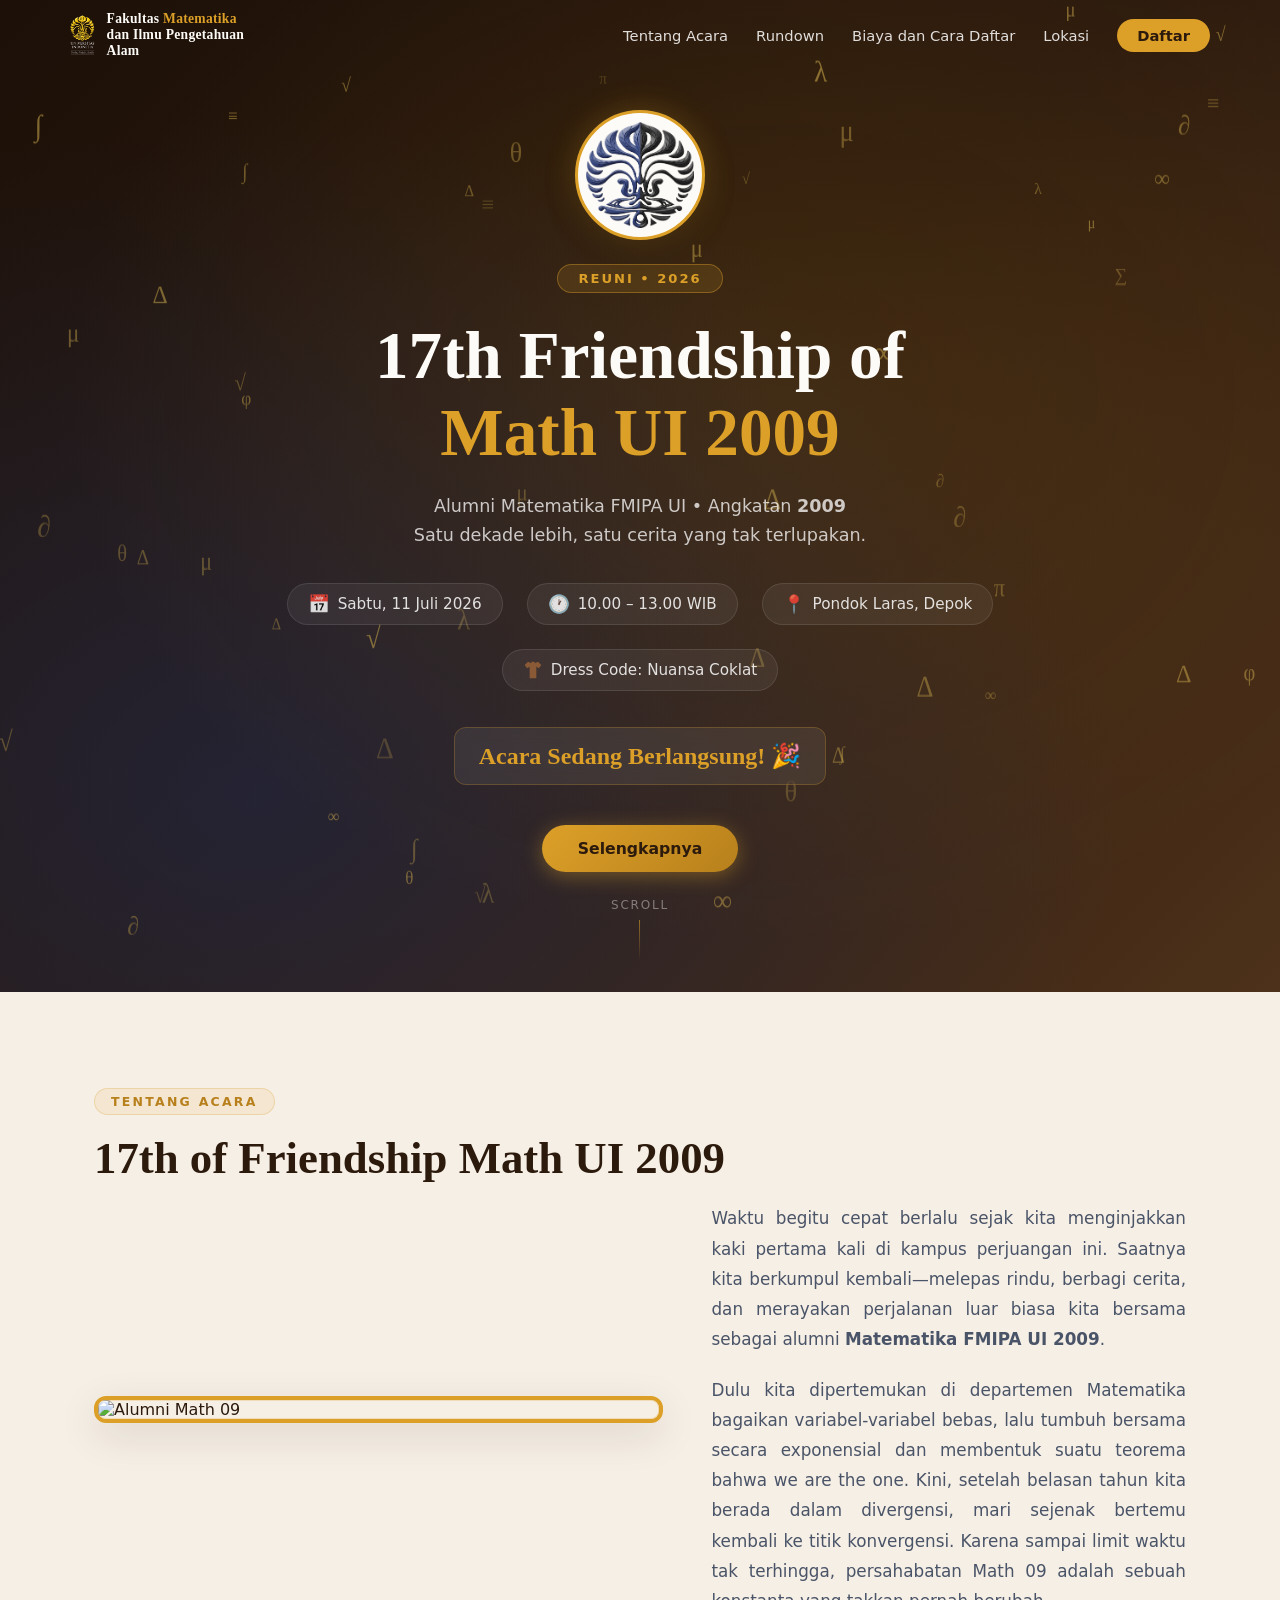
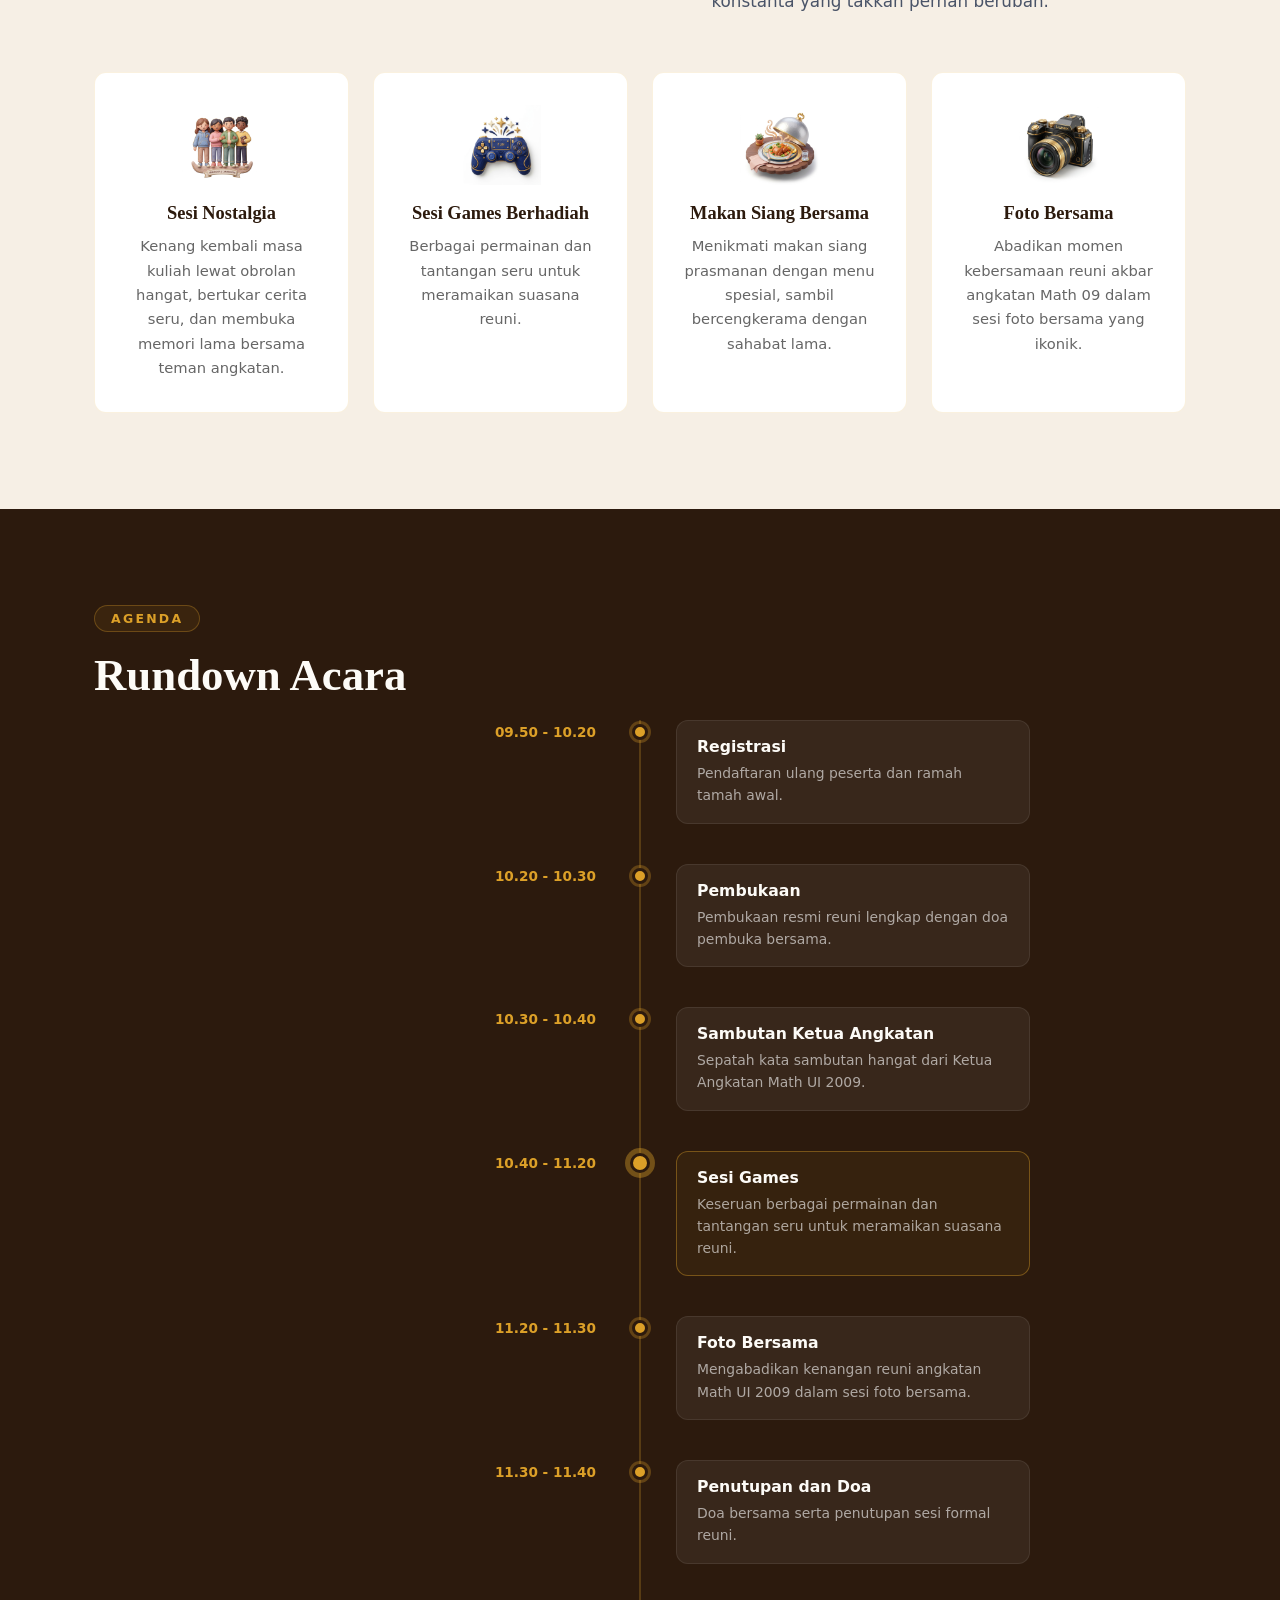
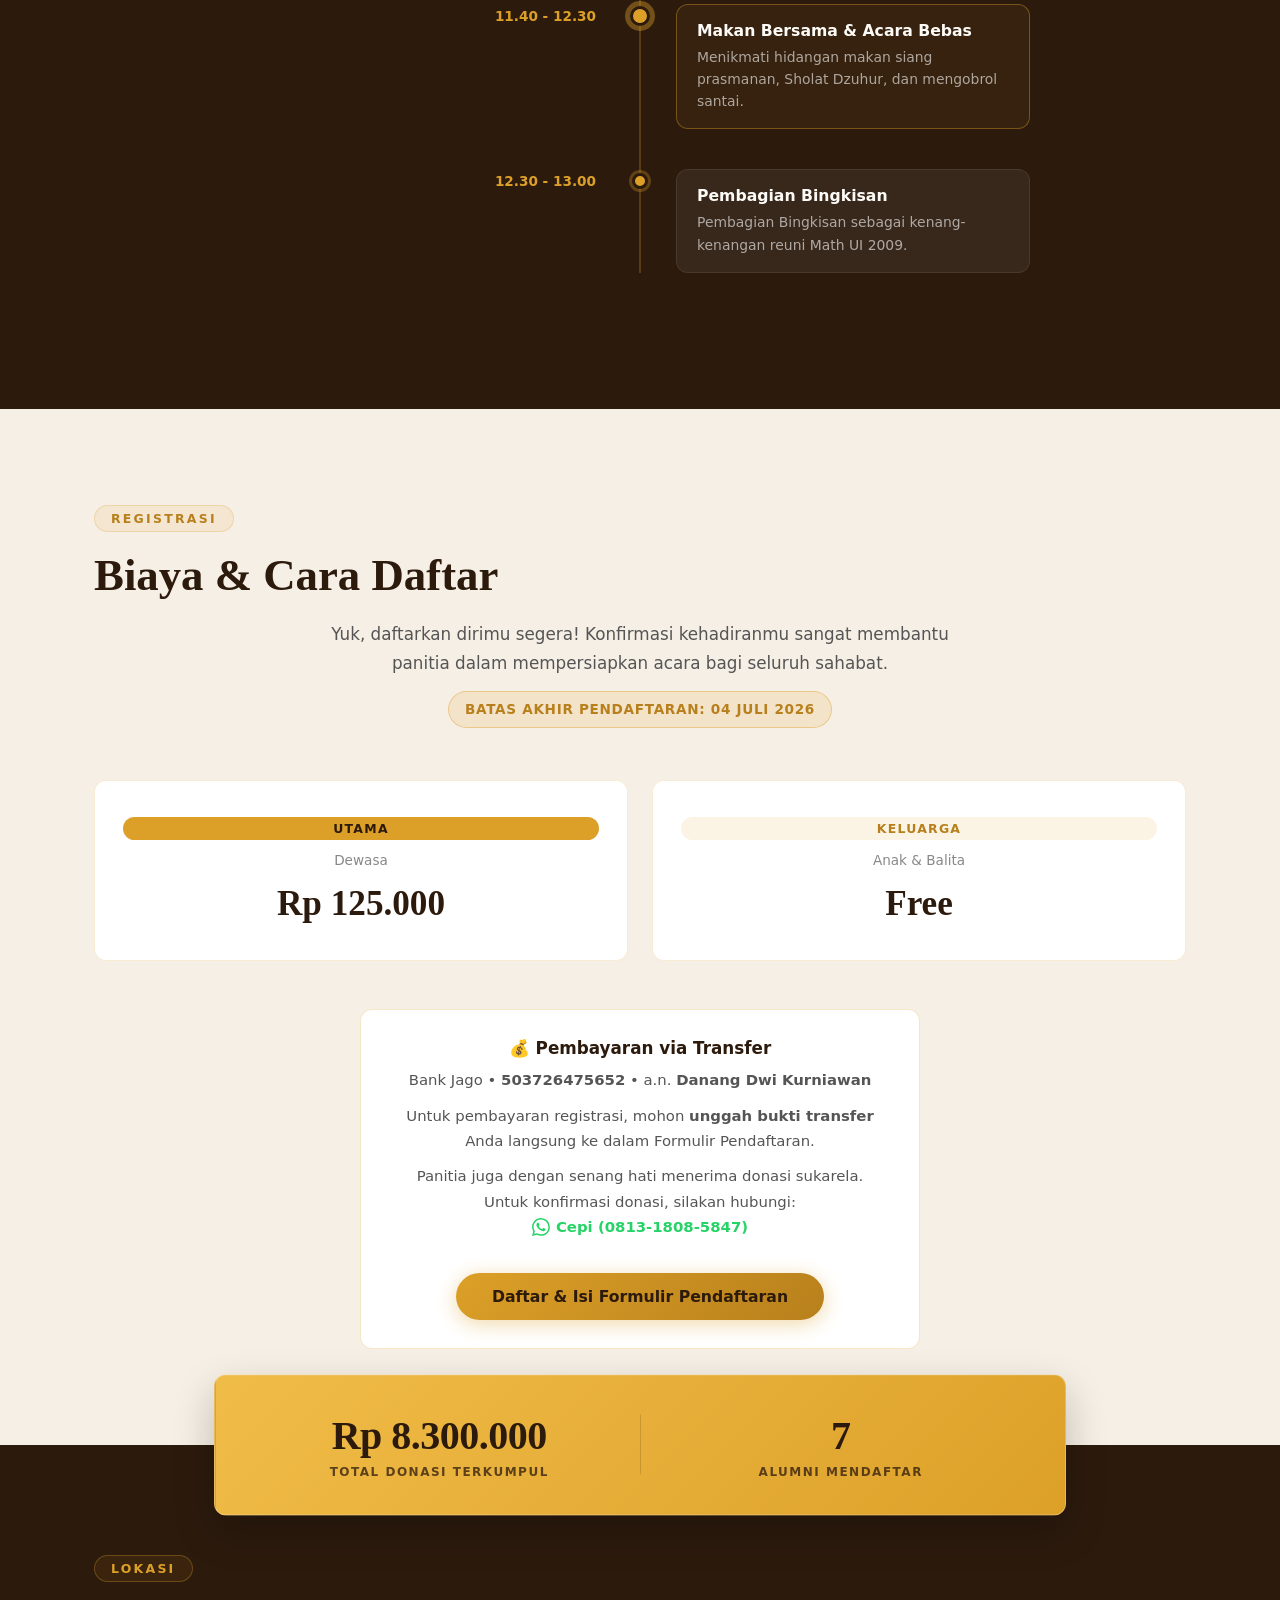
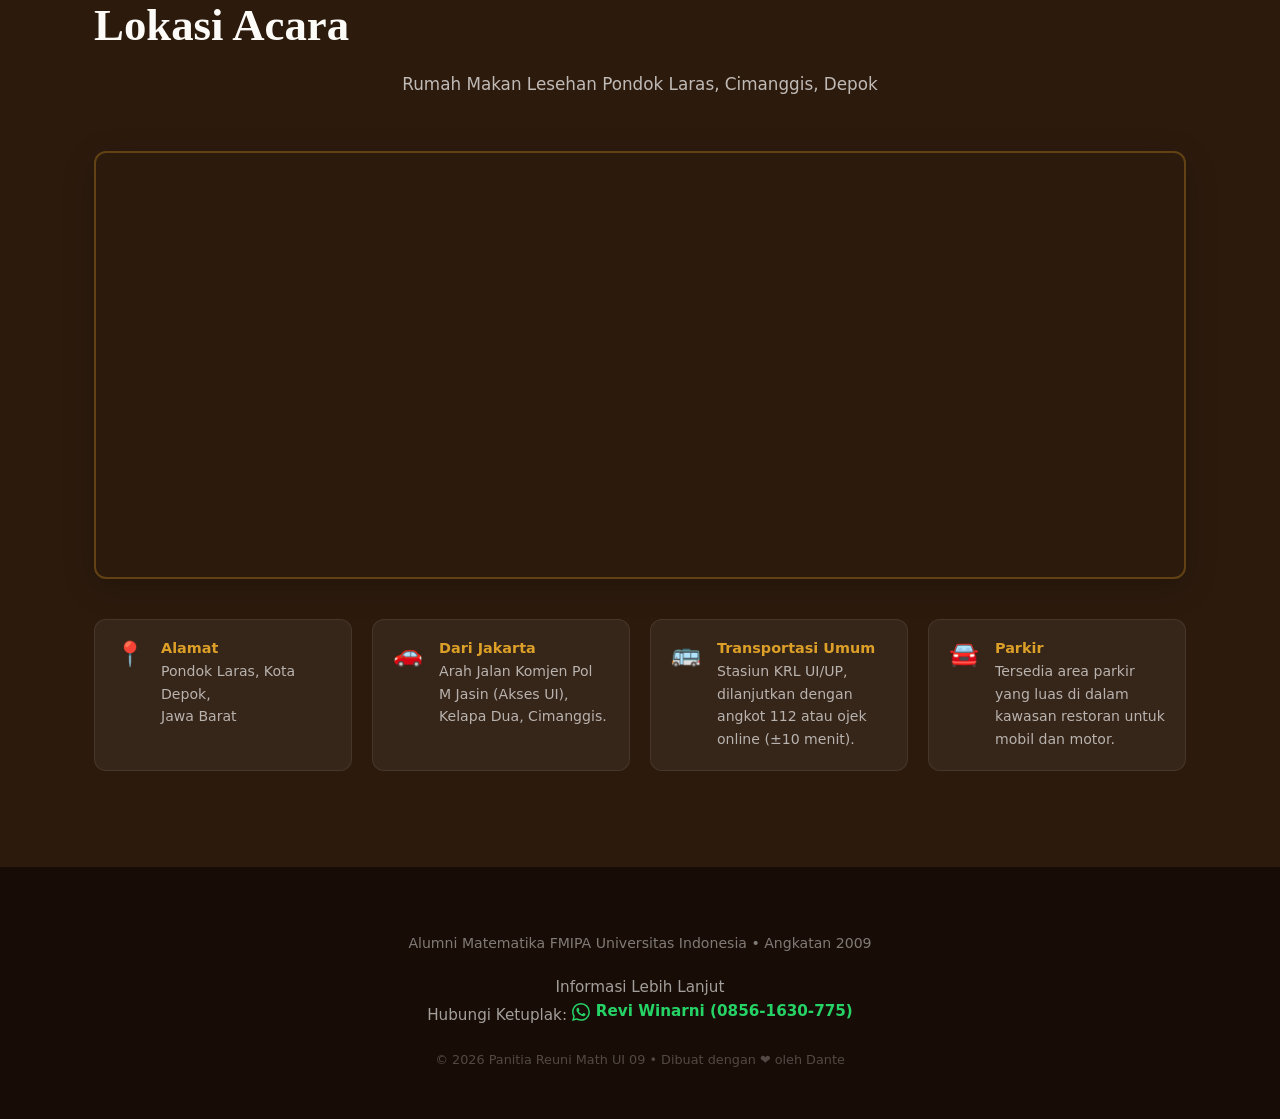
==== commit 3098d8bc: "deploy: 72070d4aa67166ea0d01e37e480096cdbc46d08c" ====
--- a/index.html
+++ b/index.html
@@ -145,7 +145,7 @@
             <img src="images/prize_3d.png" alt="Sesi Games" class="about-icon-img" />
           </div>
           <h3>Sesi Games Berhadiah</h3>
-          <p>Berbagai permainan kelompok interaktif dan tantangan seru untuk meramaikan suasana reuni.</p>
+          <p>Berbagai permainan dan tantangan seru untuk meramaikan suasana reuni.</p>
         </div>
         <div class="about-card">
           <div class="about-icon">
@@ -199,8 +199,8 @@
           <div class="timeline-time">10.40 - 11.20</div>
           <div class="timeline-dot gold-dot"></div>
           <div class="timeline-body highlight">
-            <h4>Sesi Games (Kelompok &amp; Individu)</h4>
-            <p>Keseruan berbagai permainan kelompok interaktif dan kuis individu dengan hadiah menarik.</p>
+            <h4>Sesi Games</h4>
+            <p>Keseruan berbagai permainan dan tantangan seru untuk meramaikan suasana reuni.</p>
           </div>
         </div>
         <div class="timeline-item">
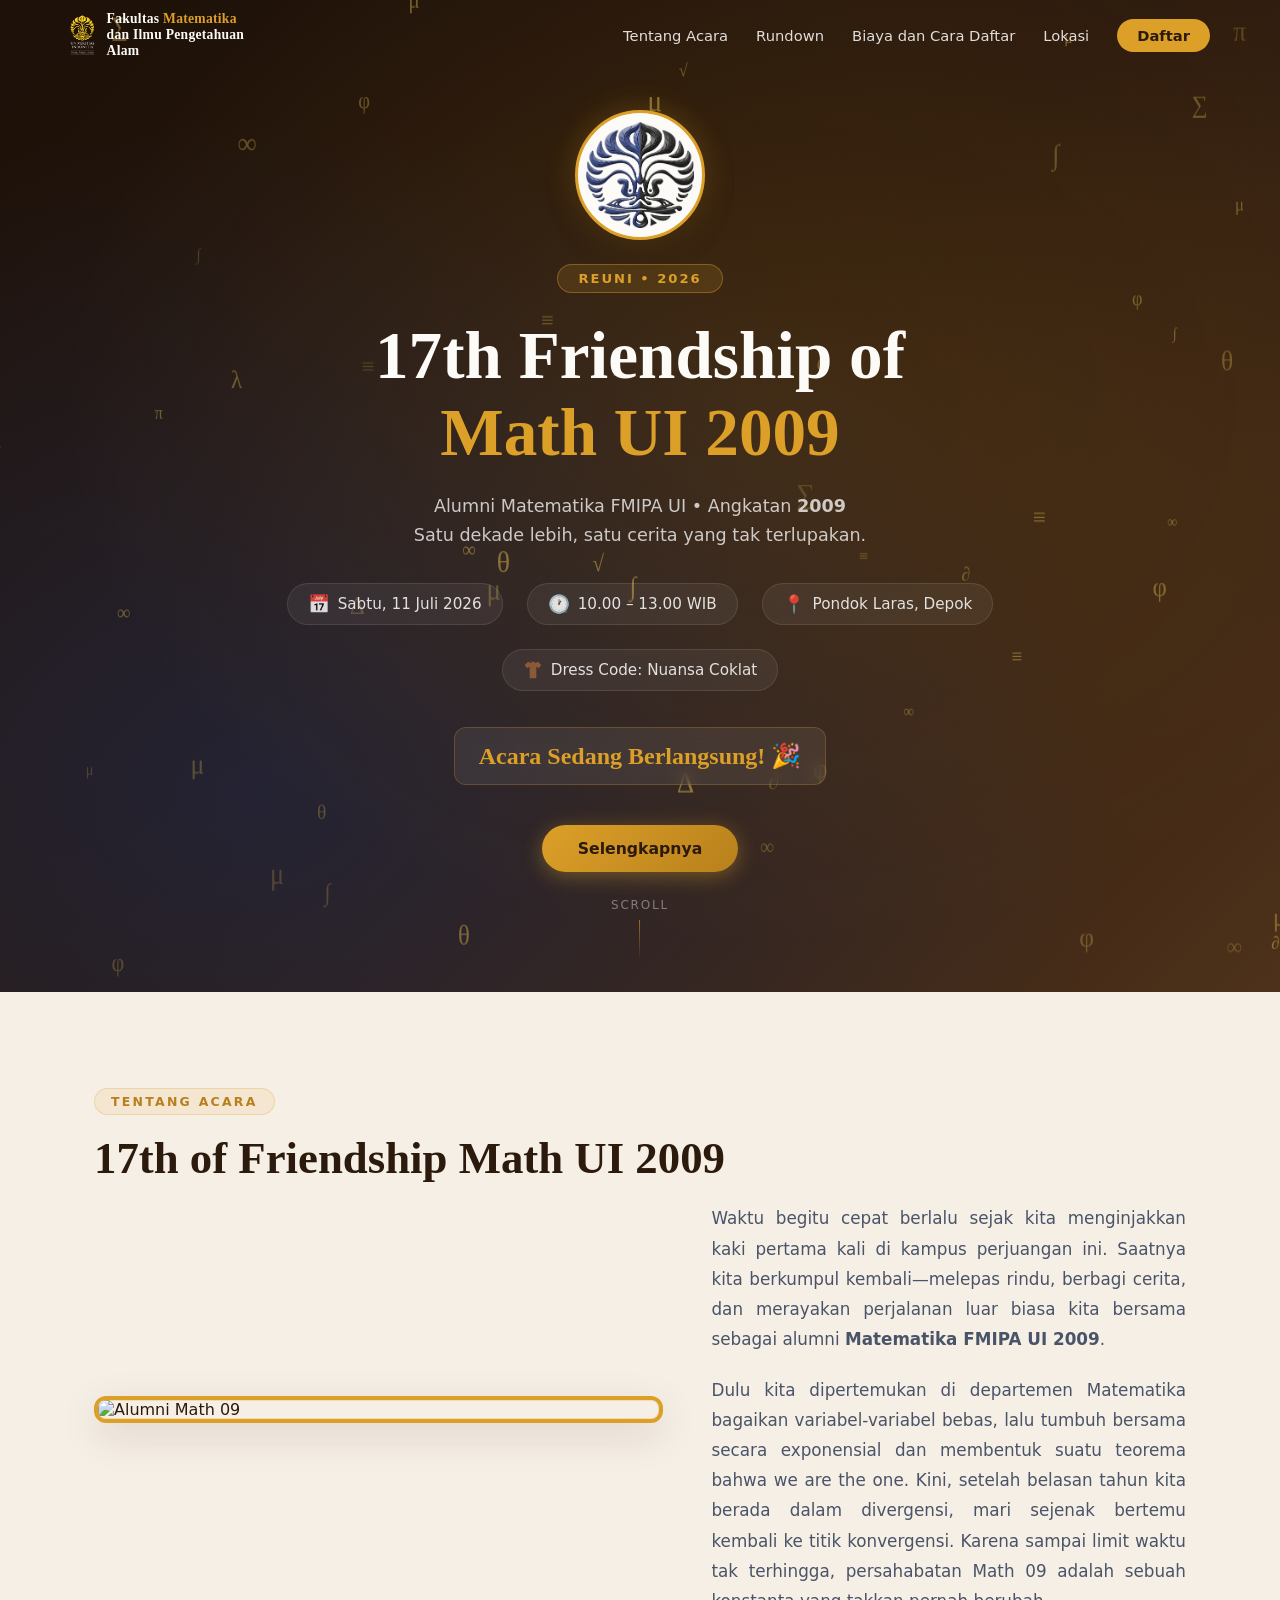
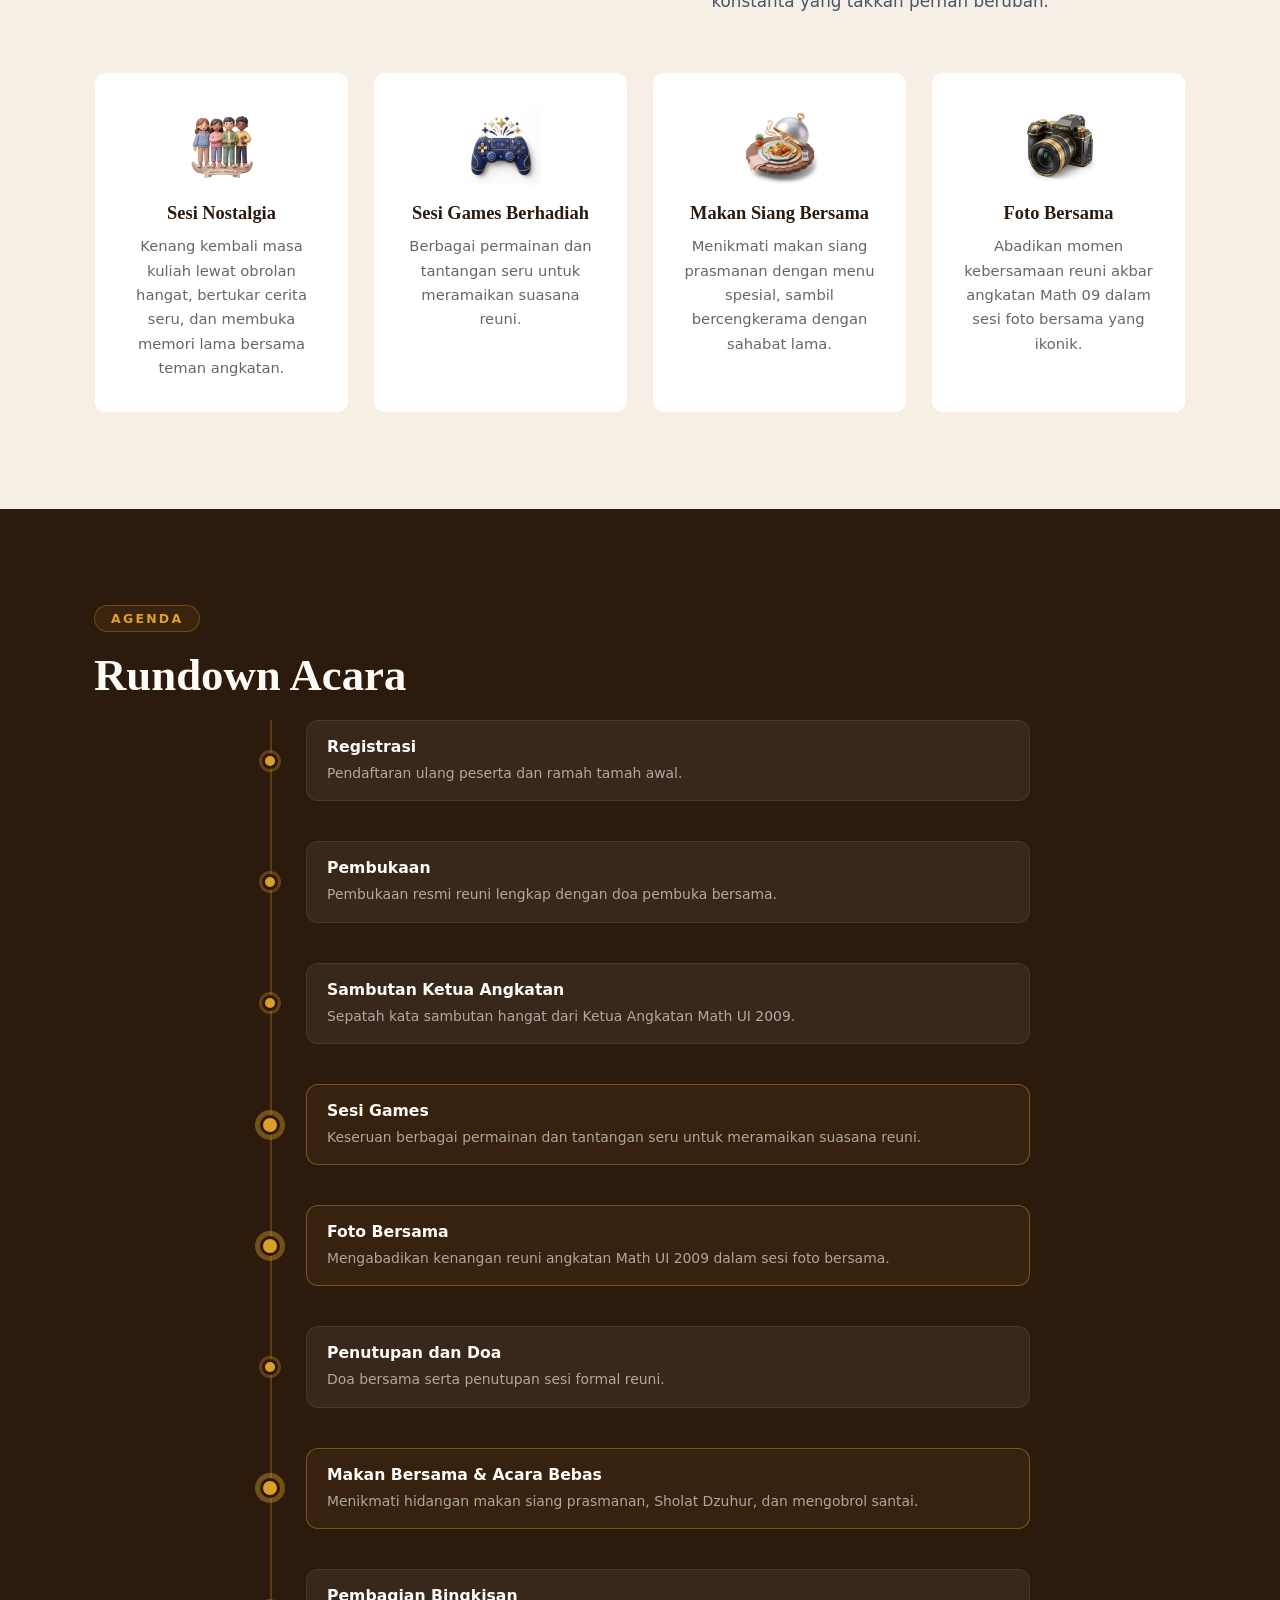
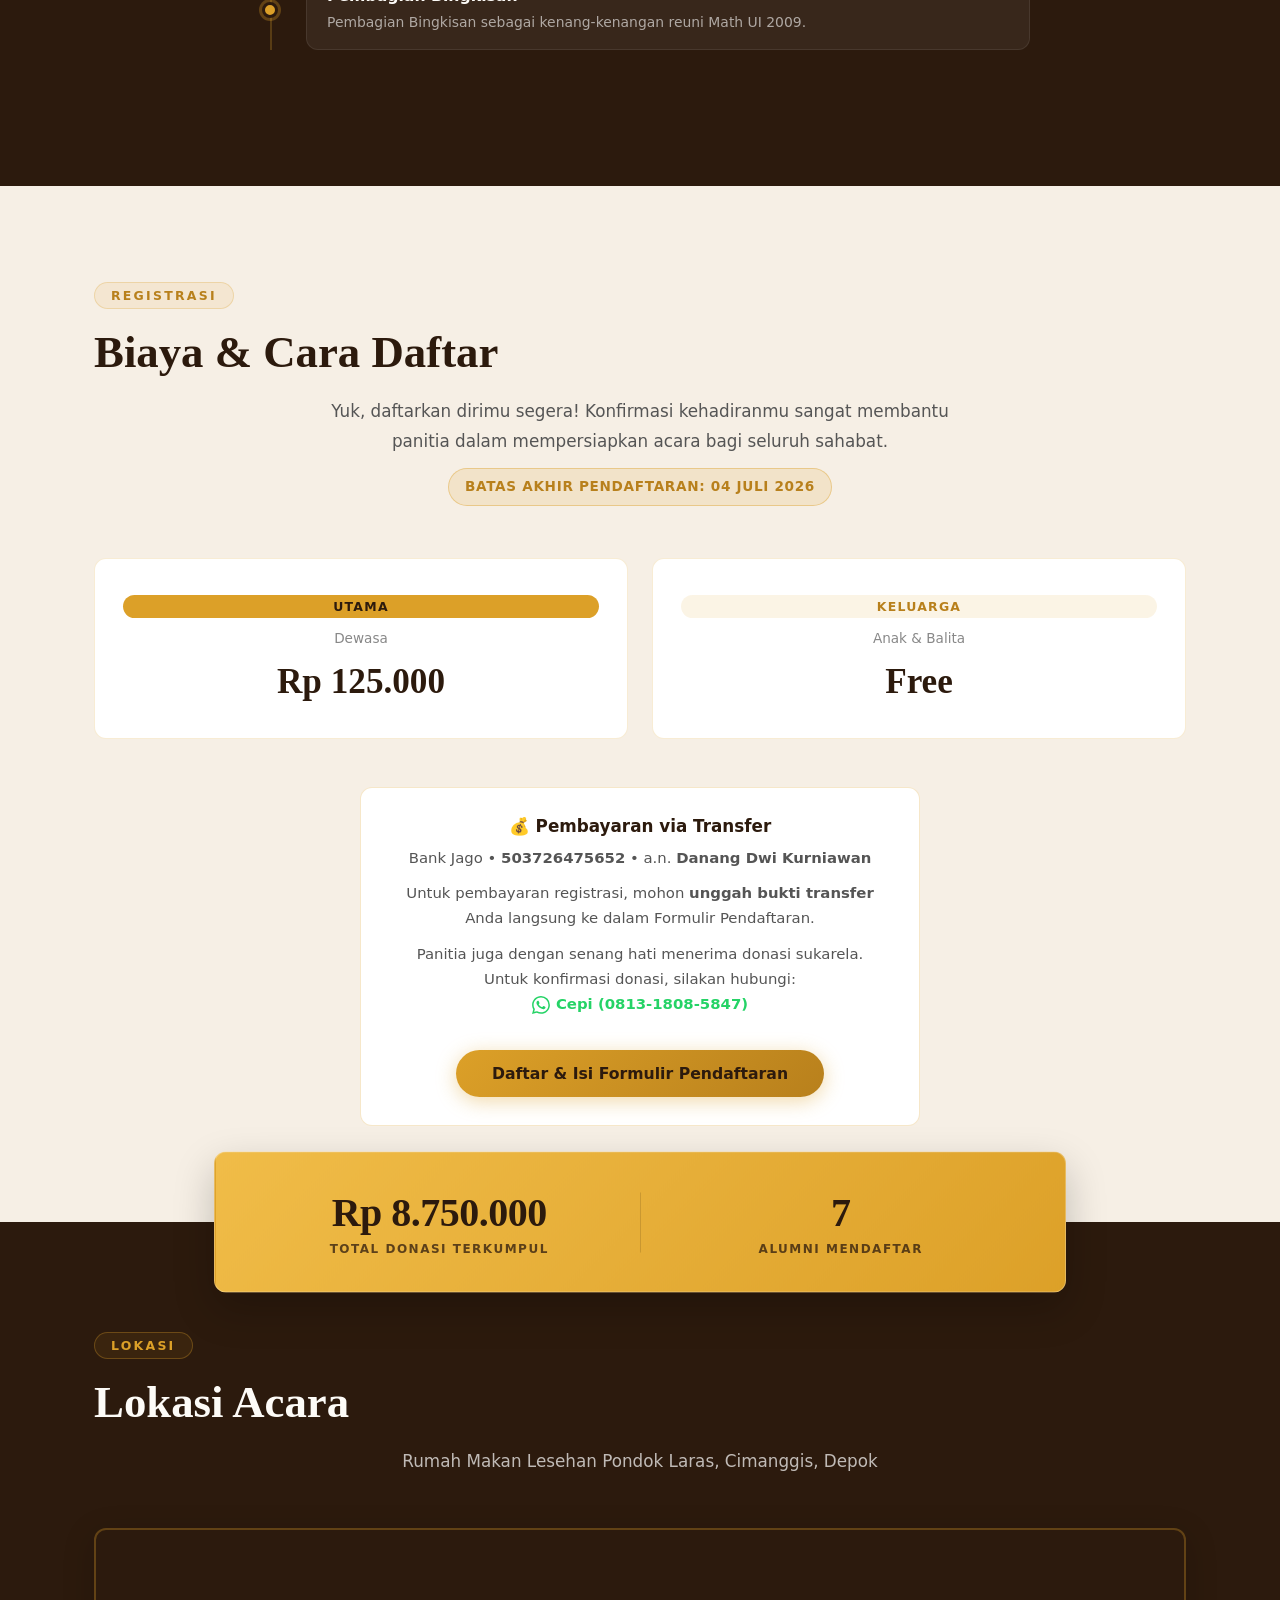
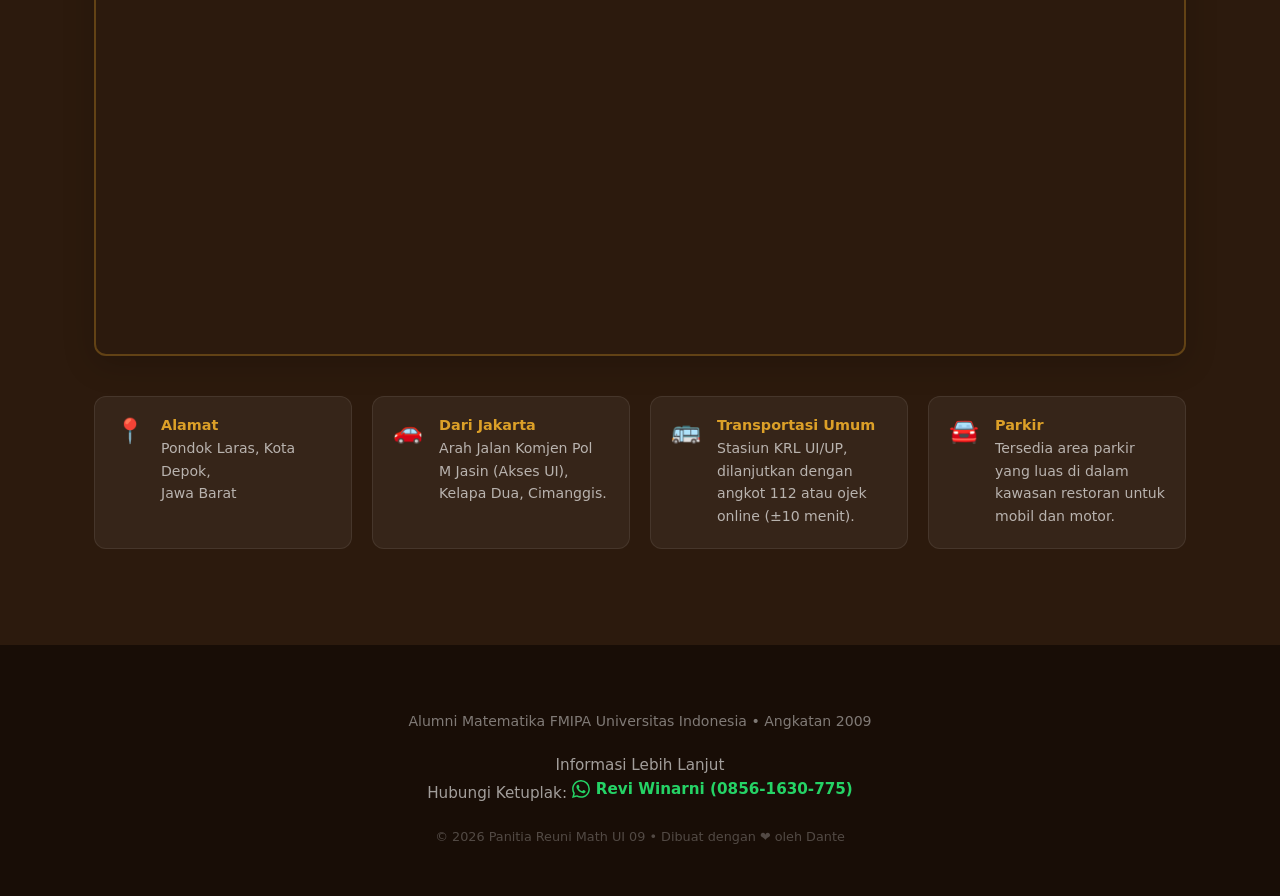
==== commit 05a1227e: "deploy: 633376af6a6300963f694d0f22debec3e9608ede" ====
--- a/index.html
+++ b/index.html
@@ -172,7 +172,7 @@
       <h2 class="section-title reveal">Rundown Acara</h2>
       <div class="timeline reveal">
         <div class="timeline-item">
-          <div class="timeline-time">09.50 - 10.20</div>
+          <div class="timeline-time"></div>
           <div class="timeline-dot"></div>
           <div class="timeline-body">
             <h4>Registrasi</h4>
@@ -180,7 +180,7 @@
           </div>
         </div>
         <div class="timeline-item">
-          <div class="timeline-time">10.20 - 10.30</div>
+          <div class="timeline-time"></div>
           <div class="timeline-dot"></div>
           <div class="timeline-body">
             <h4>Pembukaan</h4>
@@ -188,7 +188,7 @@
           </div>
         </div>
         <div class="timeline-item">
-          <div class="timeline-time">10.30 - 10.40</div>
+          <div class="timeline-time"></div>
           <div class="timeline-dot"></div>
           <div class="timeline-body">
             <h4>Sambutan Ketua Angkatan</h4>
@@ -196,7 +196,7 @@
           </div>
         </div>
         <div class="timeline-item">
-          <div class="timeline-time">10.40 - 11.20</div>
+          <div class="timeline-time"></div>
           <div class="timeline-dot gold-dot"></div>
           <div class="timeline-body highlight">
             <h4>Sesi Games</h4>
@@ -204,15 +204,15 @@
           </div>
         </div>
         <div class="timeline-item">
-          <div class="timeline-time">11.20 - 11.30</div>
-          <div class="timeline-dot"></div>
-          <div class="timeline-body">
+          <div class="timeline-time"></div>
+          <div class="timeline-dot gold-dot"></div>
+          <div class="timeline-body highlight">
             <h4>Foto Bersama</h4>
             <p>Mengabadikan kenangan reuni angkatan Math UI 2009 dalam sesi foto bersama.</p>
           </div>
         </div>
         <div class="timeline-item">
-          <div class="timeline-time">11.30 - 11.40</div>
+          <div class="timeline-time"></div>
           <div class="timeline-dot"></div>
           <div class="timeline-body">
             <h4>Penutupan dan Doa</h4>
@@ -220,7 +220,7 @@
           </div>
         </div>
         <div class="timeline-item">
-          <div class="timeline-time">11.40 - 12.30</div>
+          <div class="timeline-time"></div>
           <div class="timeline-dot gold-dot"></div>
           <div class="timeline-body highlight">
             <h4>Makan Bersama &amp; Acara Bebas</h4>
@@ -228,7 +228,7 @@
           </div>
         </div>
         <div class="timeline-item">
-          <div class="timeline-time">12.30 - 13.00</div>
+          <div class="timeline-time"></div>
           <div class="timeline-dot"></div>
           <div class="timeline-body">
             <h4>Pembagian Bingkisan</h4>
@@ -286,7 +286,7 @@
     <div class="stats-overlap-bar">
       <!-- Item 1: Total Donasi -->
       <div class="stats-overlap-item">
-        <div class="stats-overlap-val">Rp 8.300.000</div>
+        <div class="stats-overlap-val">Rp 8.750.000</div>
         <div class="stats-overlap-label">Total Donasi Terkumpul</div>
       </div>
 
--- a/style.css
+++ b/style.css
@@ -356,24 +356,23 @@
    ============================================================ */
 .timeline { position: relative; max-width: 780px; margin: 0 auto; }
 .timeline::before {
-  content: ''; position: absolute; left: 50%; top: 0; bottom: 0;
-  width: 2px; background: rgba(220,160,40,.25); transform: translateX(-50%);
+  content: ''; position: absolute; left: 20px; top: 0; bottom: 0;
+  width: 2px; background: rgba(220,160,40,.25); transform: none;
 }
 .timeline-item {
-  display: grid; grid-template-columns: 1fr 40px 1fr;
-  gap: 0 16px; align-items: start; margin-bottom: 40px;
+  display: grid; grid-template-columns: 40px 1fr;
+  gap: 0 16px; align-items: center; margin-bottom: 40px;
 }
 .timeline-time {
-  text-align: right; font-size: .85rem; font-weight: 600;
-  color: var(--gold); padding-top: 4px; padding-right: 8px;
+  display: none;
 }
 .timeline-dot {
   width: 16px; height: 16px; border-radius: 50%;
   background: var(--gold); border: 3px solid var(--navy);
   box-shadow: 0 0 0 3px rgba(220,160,40,.3);
-  margin: 4px auto 0; flex-shrink: 0; position: relative; z-index: 1;
-}
-.gold-dot { box-shadow: 0 0 0 5px rgba(220,160,40,.4); width: 20px; height: 20px; margin: 2px auto 0; }
+  margin: 0 auto; flex-shrink: 0; position: relative; z-index: 1;
+}
+.gold-dot { box-shadow: 0 0 0 5px rgba(220,160,40,.4); width: 20px; height: 20px; margin: 0 auto; }
 .timeline-body {
   background: rgba(255,255,255,.06); border: 1px solid rgba(255,255,255,.08);
   border-radius: var(--radius); padding: 16px 20px;
@@ -495,10 +494,6 @@
   .hamburger { display: block; }
   .countdown-item { padding: 12px 14px; min-width: 60px; }
   .countdown-item span { font-size: 1.6rem; }
-  .timeline::before { left: 20px; }
-  .timeline-item { grid-template-columns: 40px 1fr; }
-  .timeline-time { display: none; }
-  .timeline-dot { margin: 4px 0 0; }
   .price-featured { transform: scale(1); }
 }
 
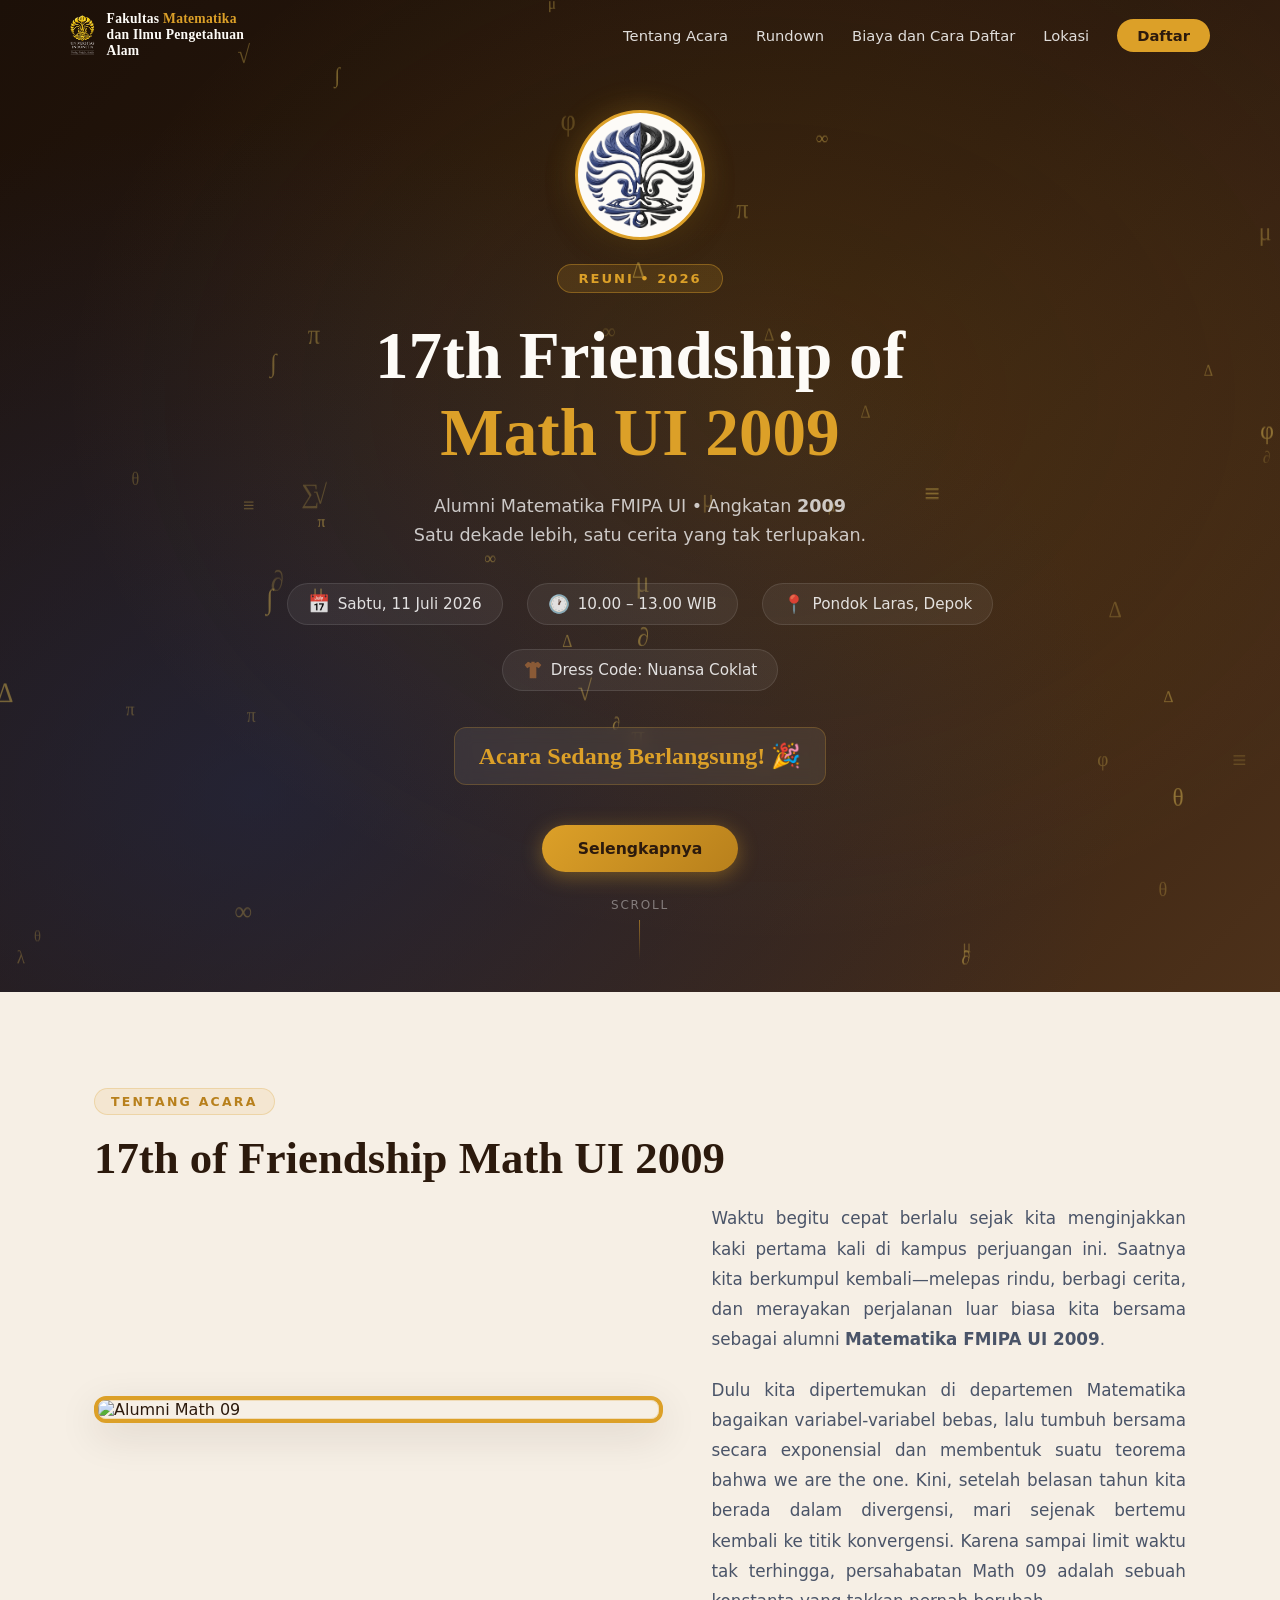
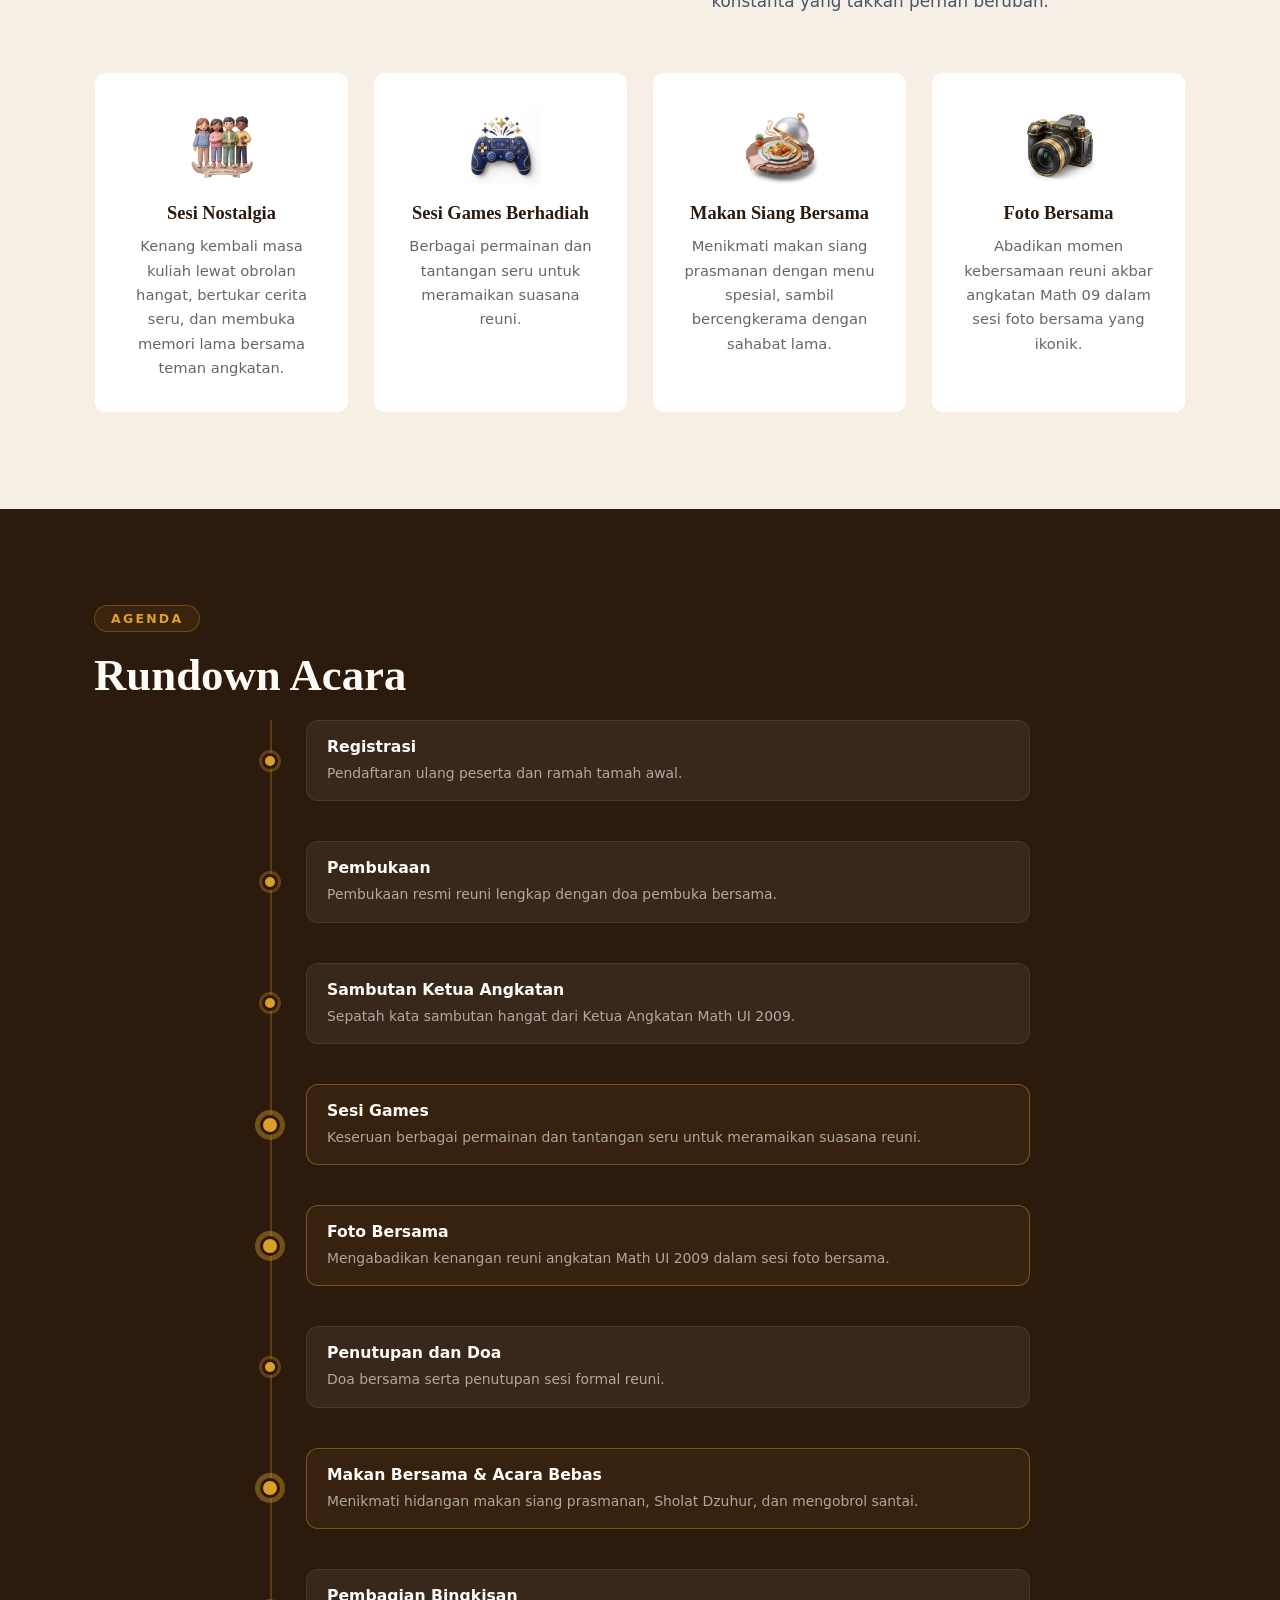
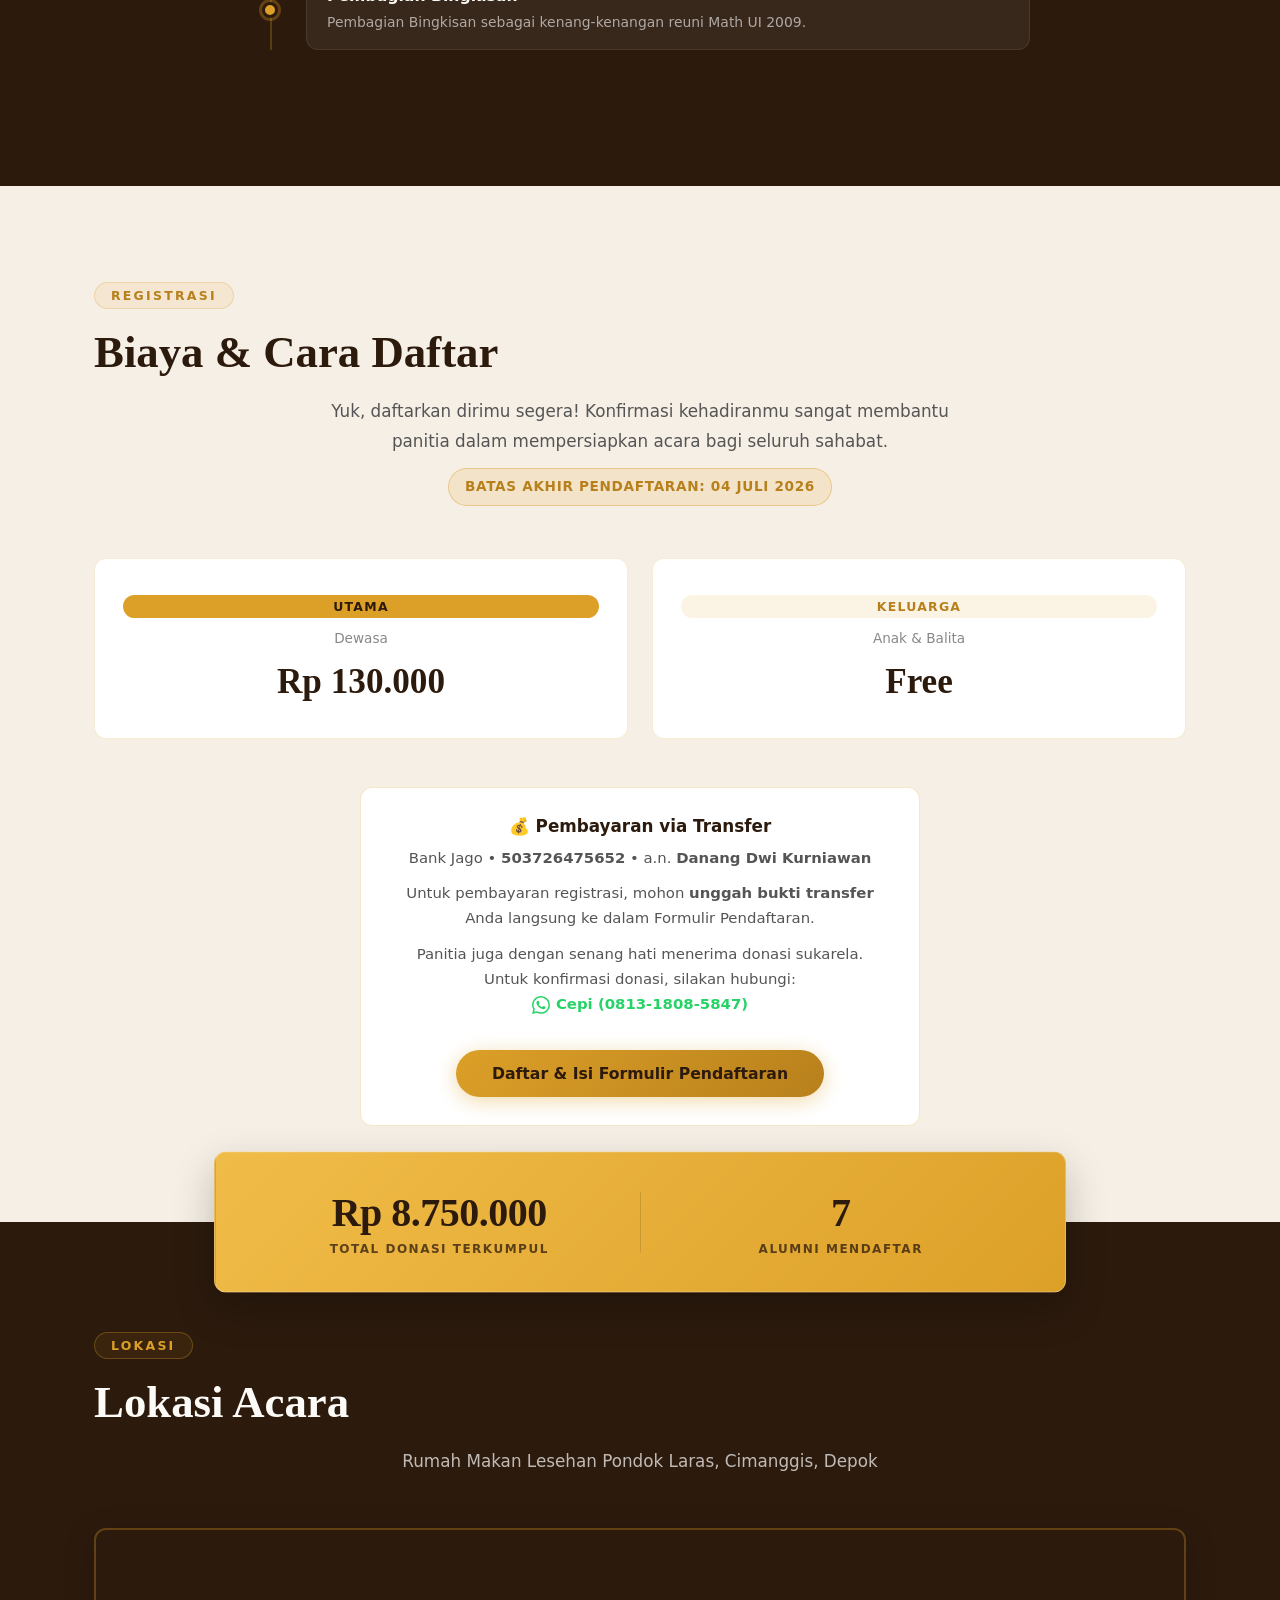
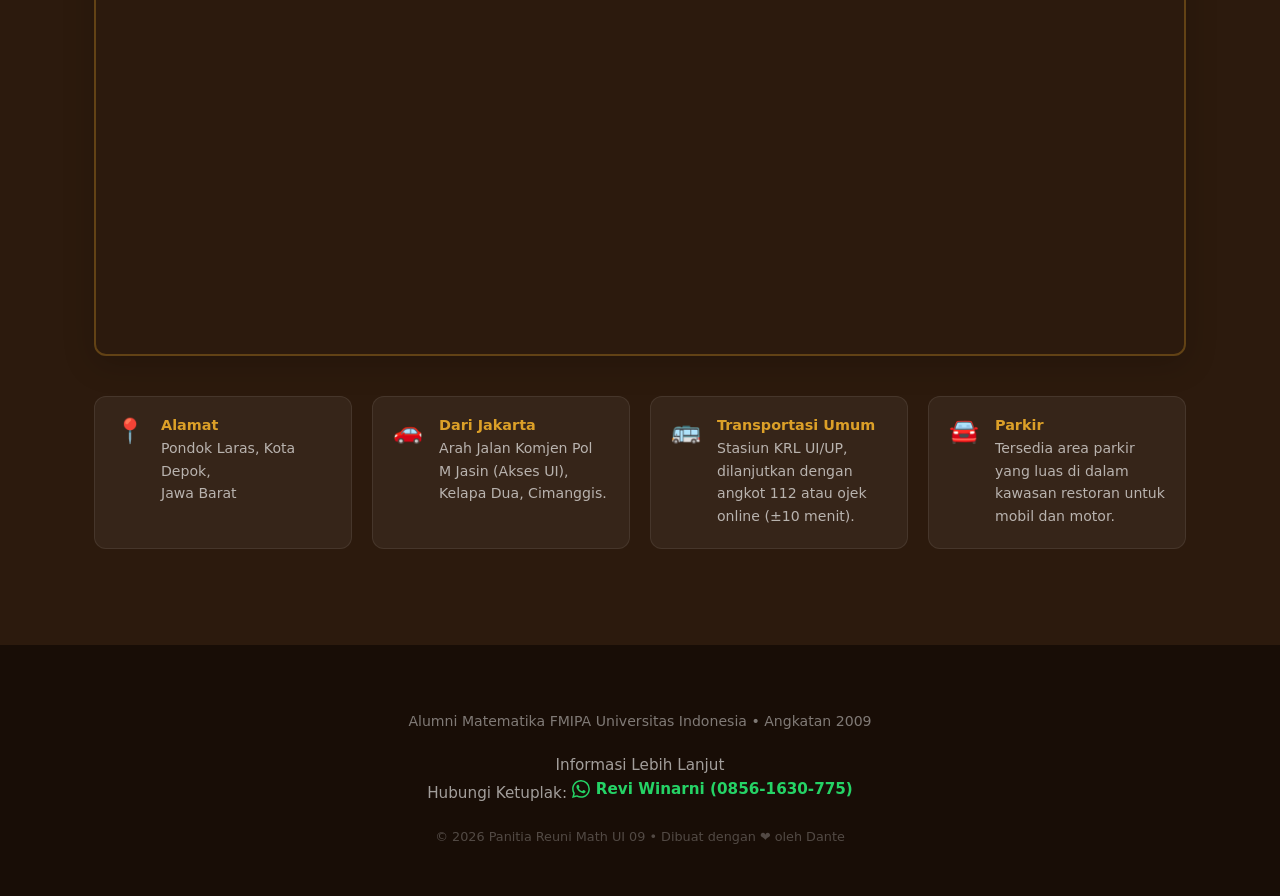
==== commit 91f2cc97: "deploy: 356af65d28ea17fc81cf1c951169dd4927ff4ecf" ====
--- a/index.html
+++ b/index.html
@@ -254,7 +254,7 @@
         <div class="price-card">
           <div class="price-badge badge-gold">Utama</div>
           <div class="price-label">Dewasa</div>
-          <div class="price-amount">Rp 125.000</div>
+          <div class="price-amount">Rp 130.000</div>
         </div>
         <div class="price-card">
           <div class="price-badge">Keluarga</div>
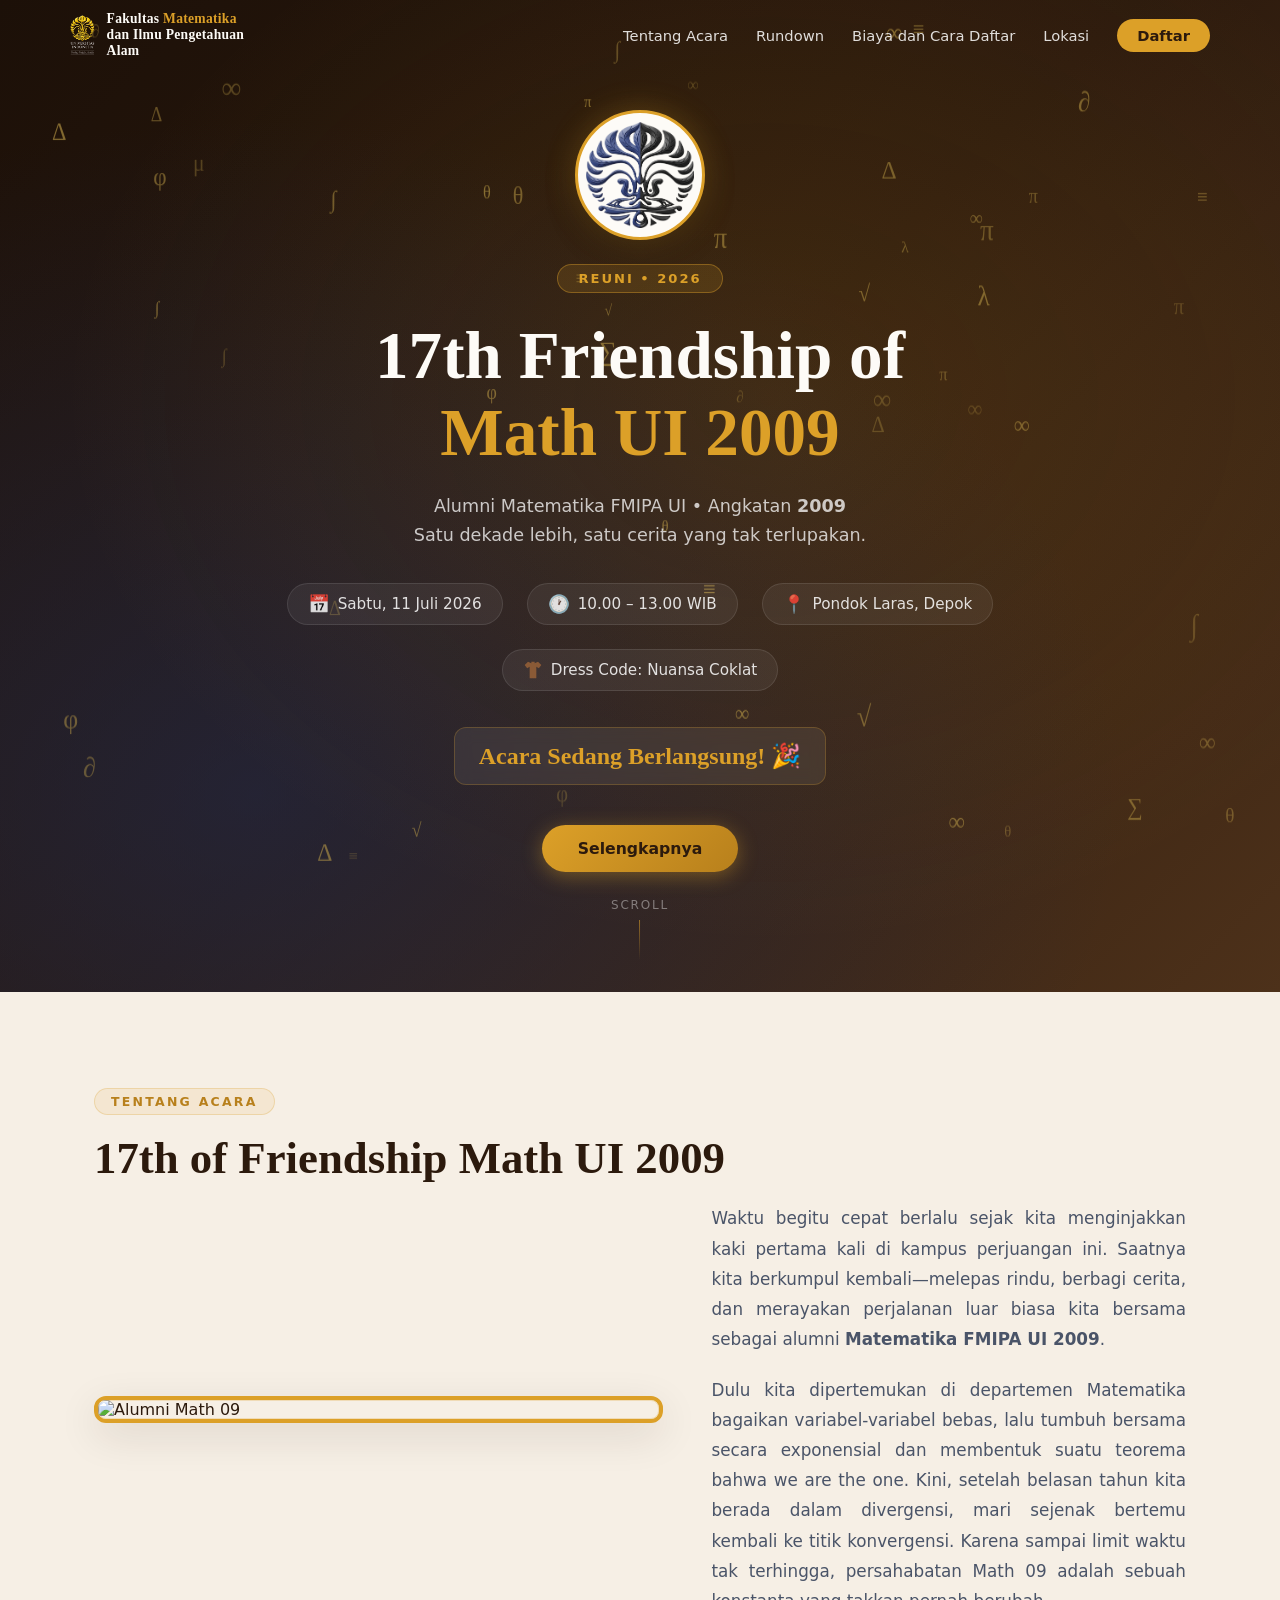
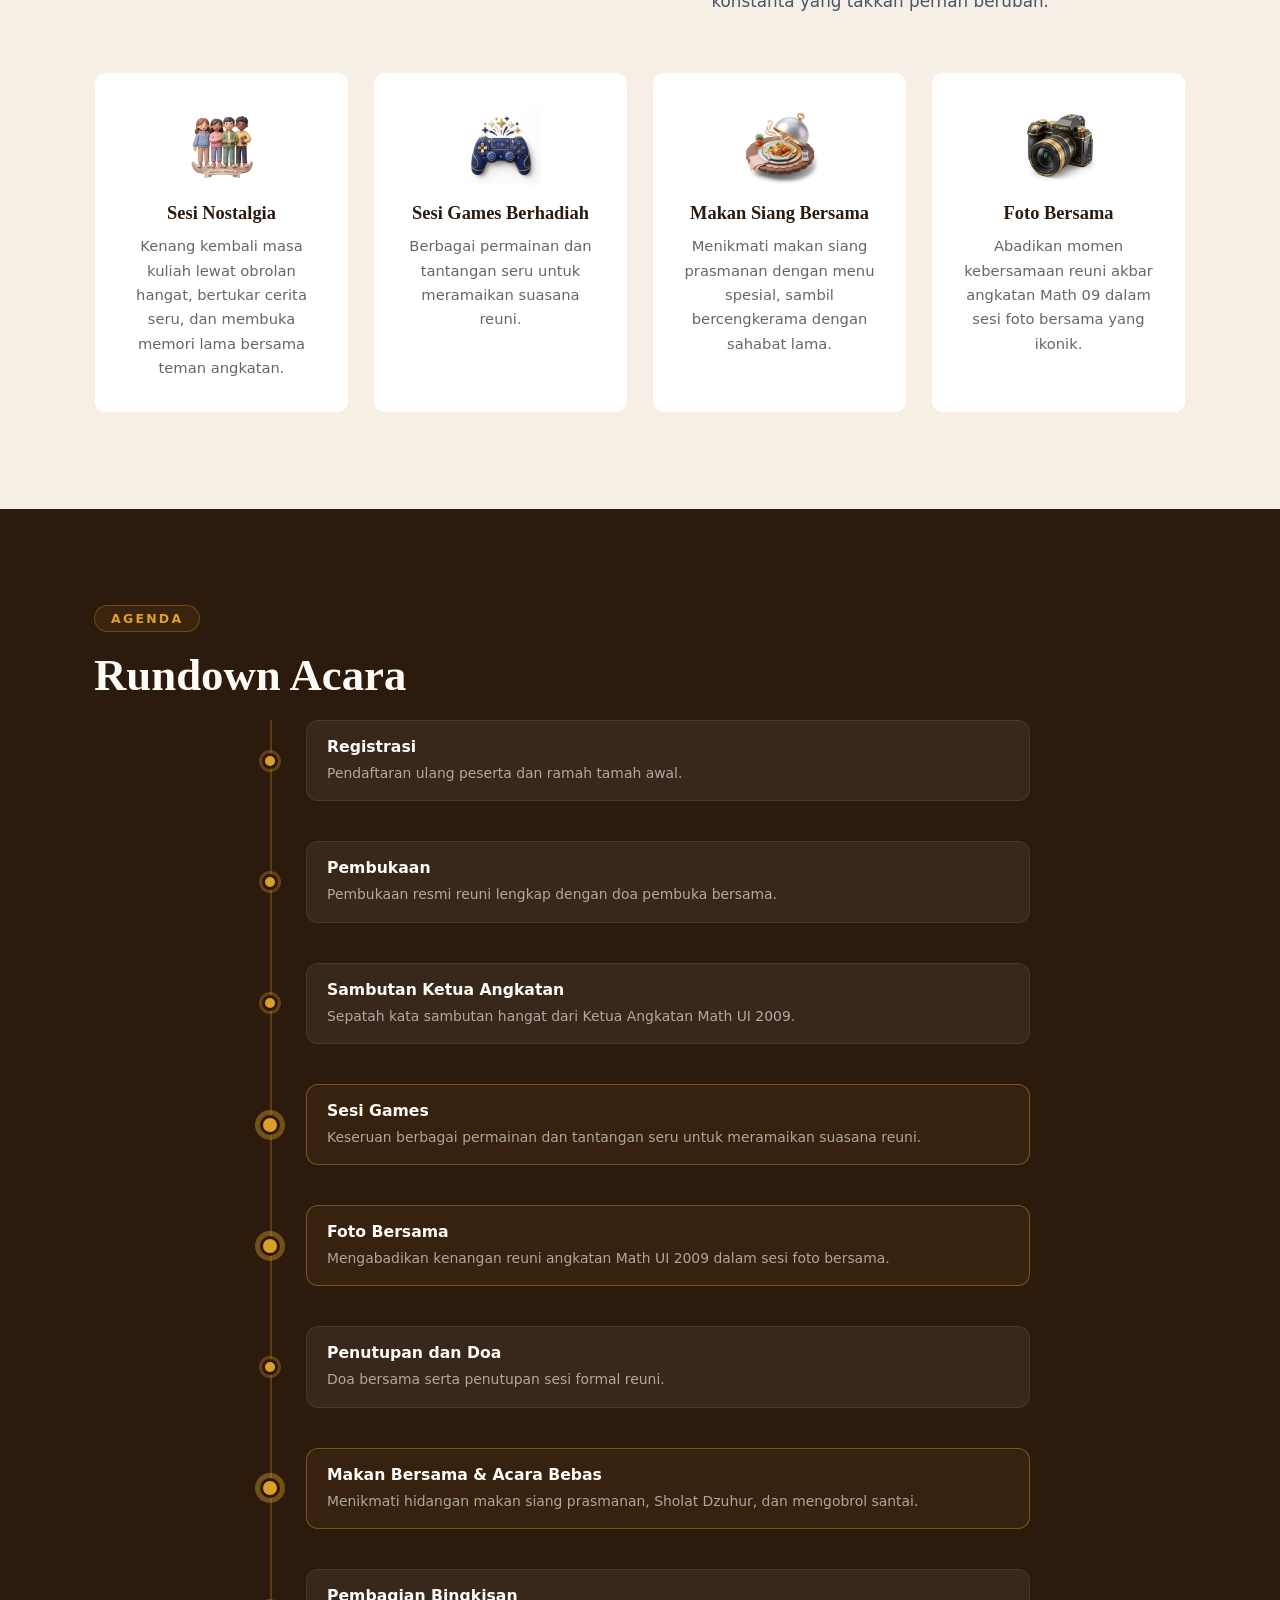
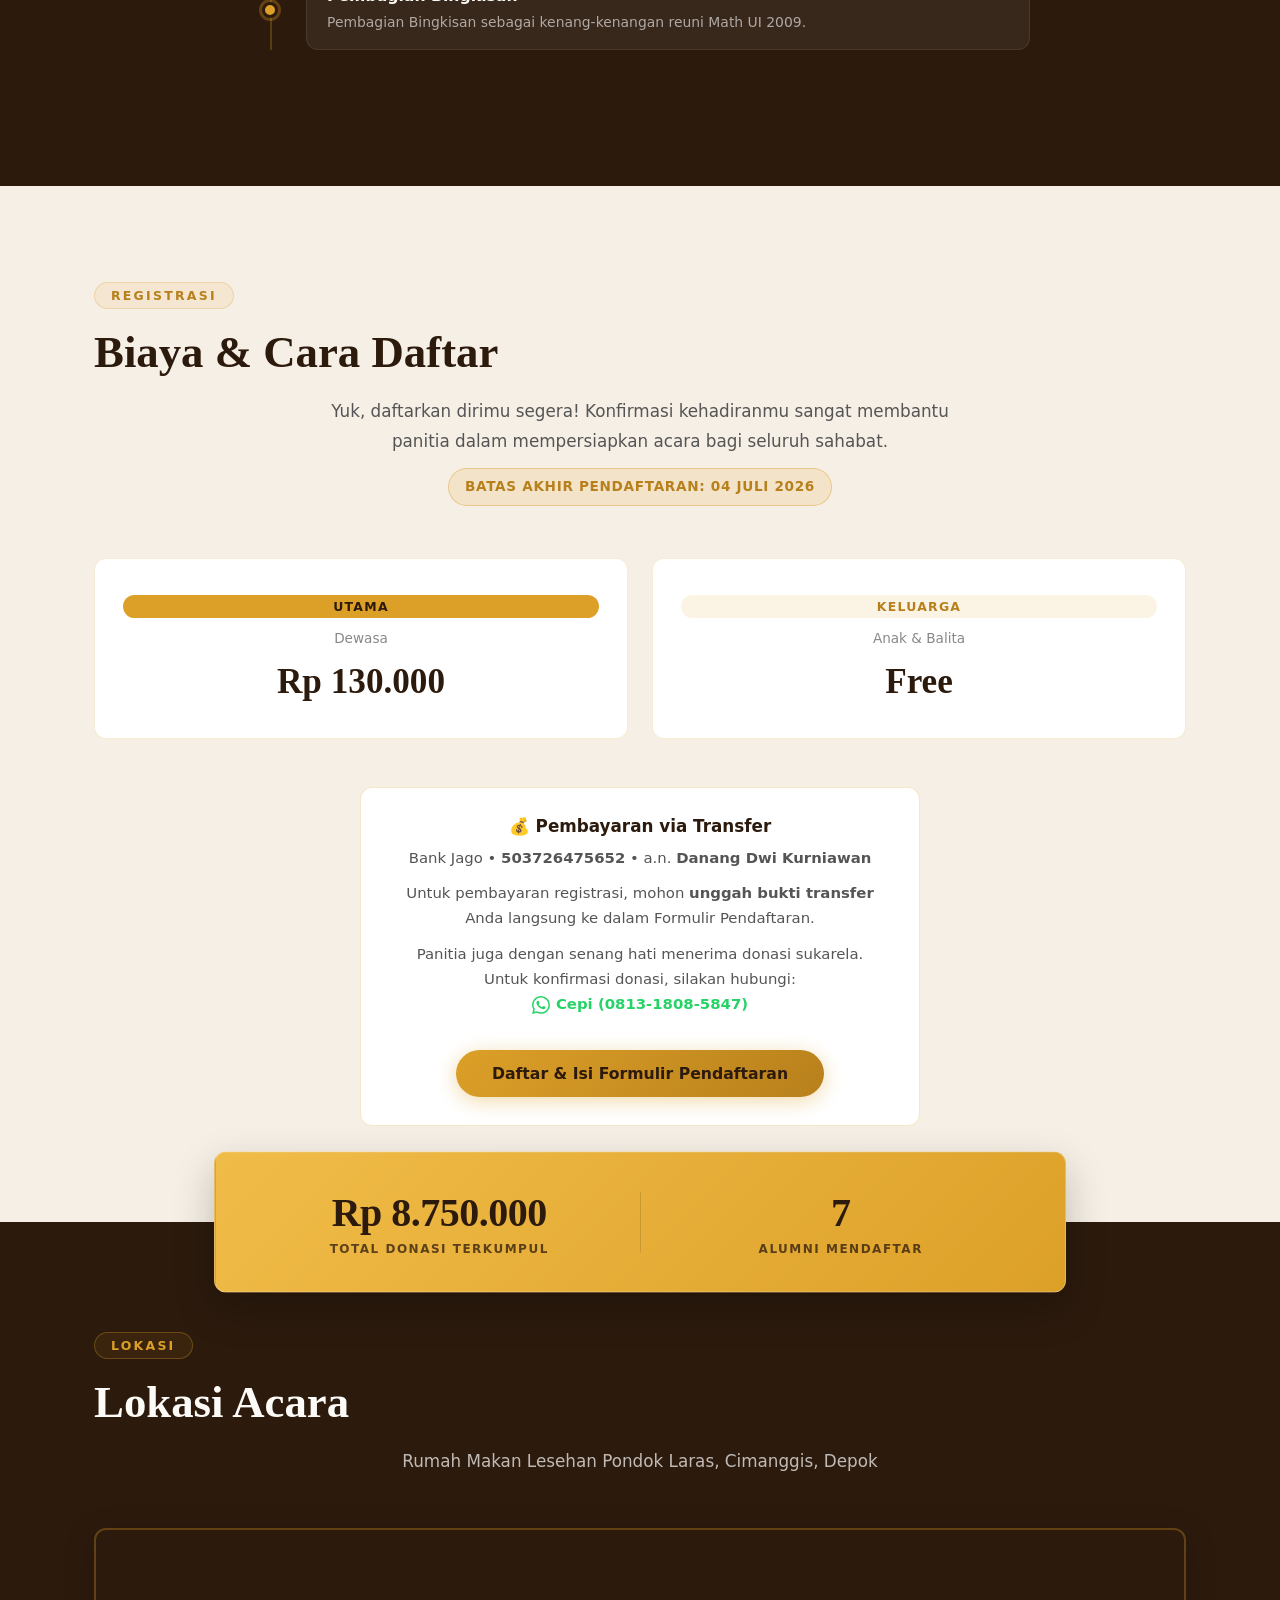
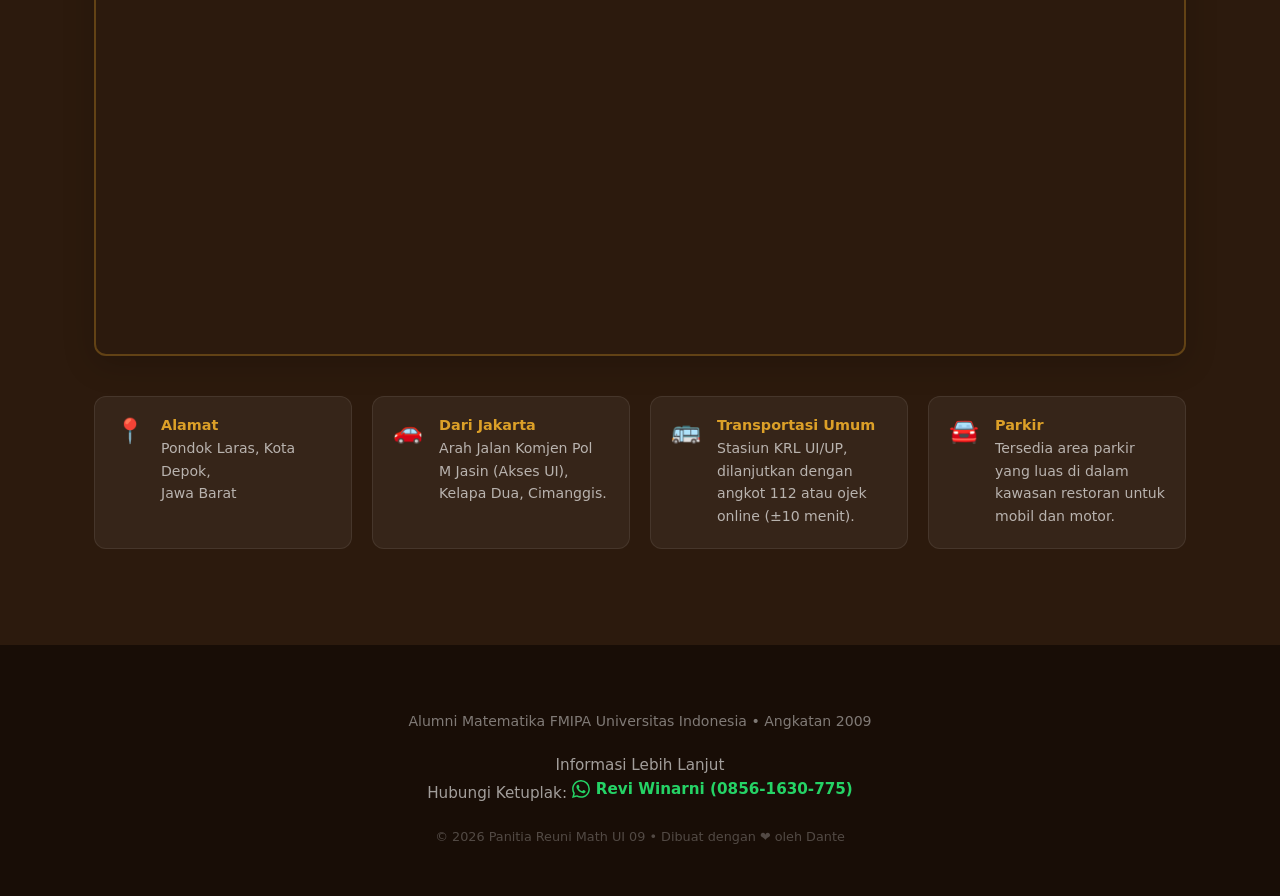
==== commit 2e4ef919: "deploy: d8c1807f30b55c22978a6ea818dc10bd3fbae4bf" ====
--- a/index.html
+++ b/index.html
@@ -295,7 +295,7 @@
 
       <!-- Item 2: Alumni Terdaftar -->
       <div class="stats-overlap-item">
-        <div class="stats-overlap-val"><span id="stat-registered-count">7</span></div>
+        <div class="stats-overlap-val"><span id="stat-registered-count">14</span></div>
         <div class="stats-overlap-label">Alumni Mendaftar</div>
       </div>
     </div>
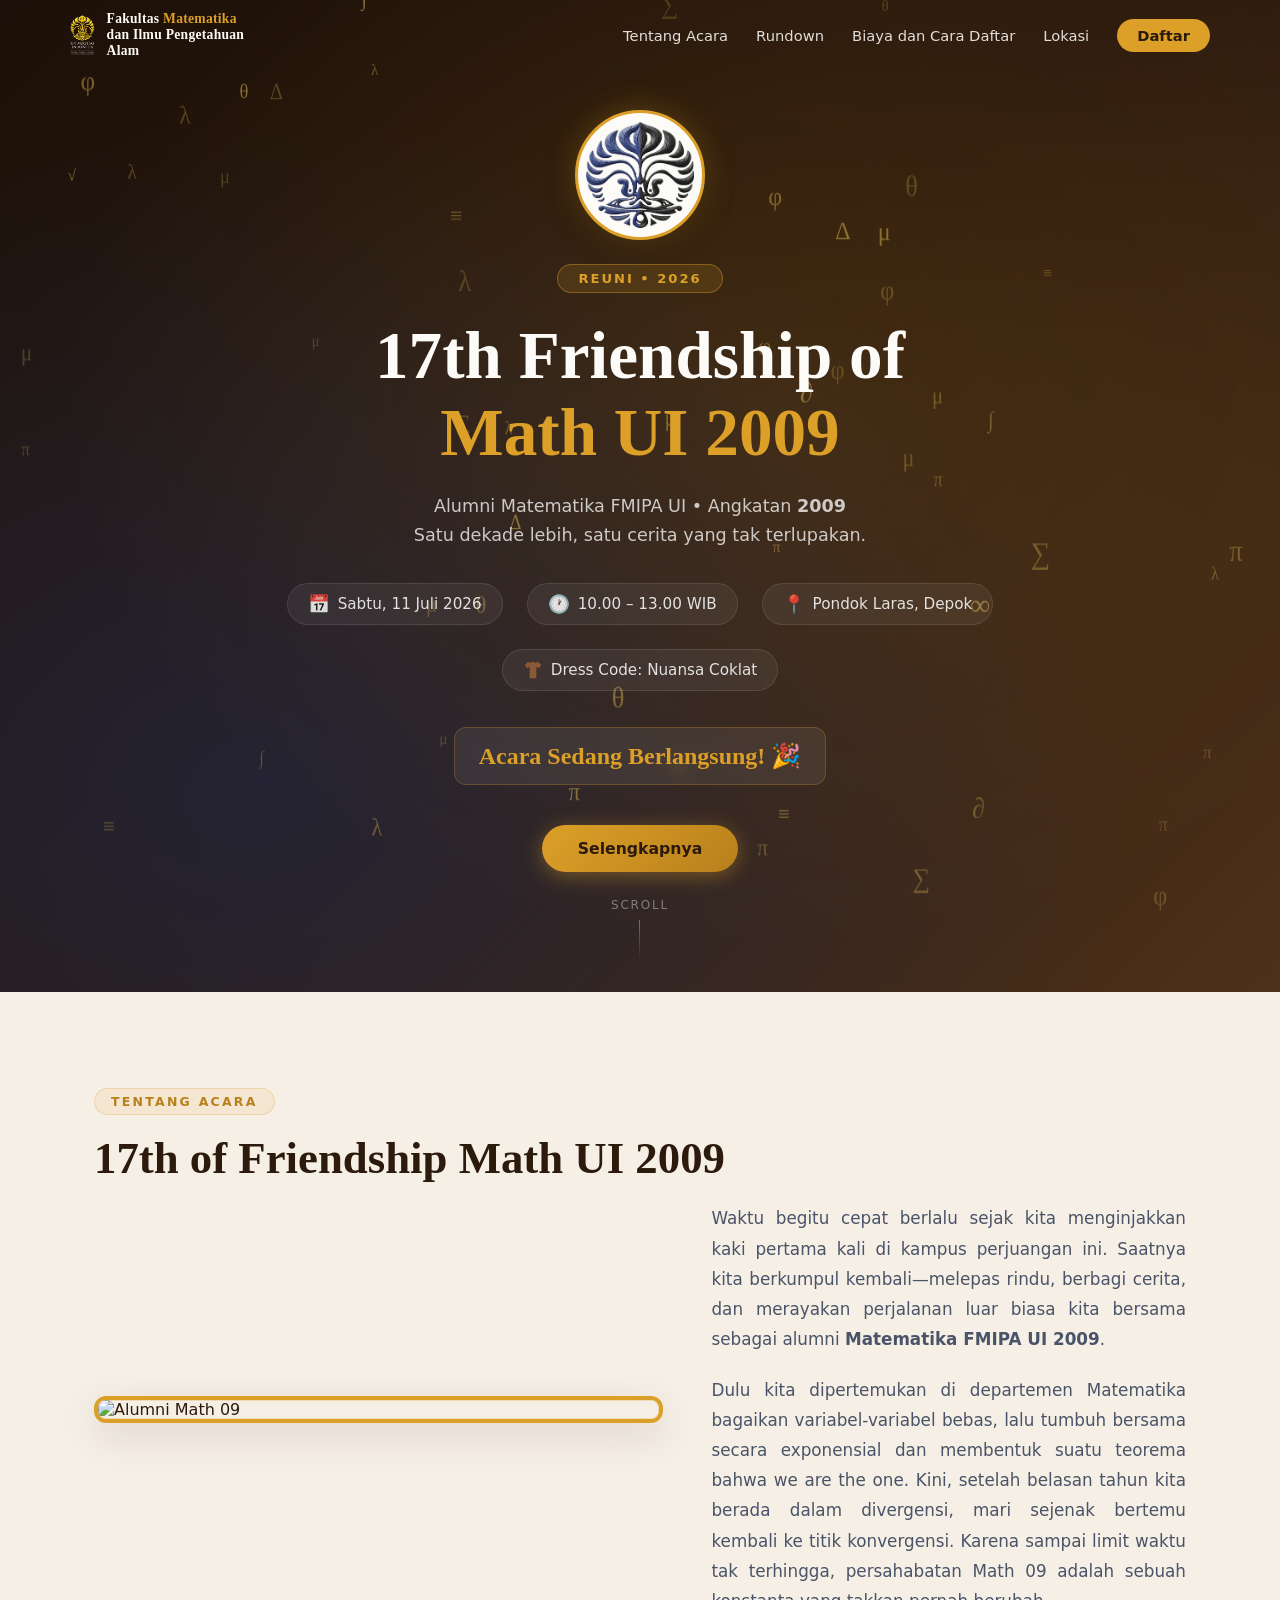
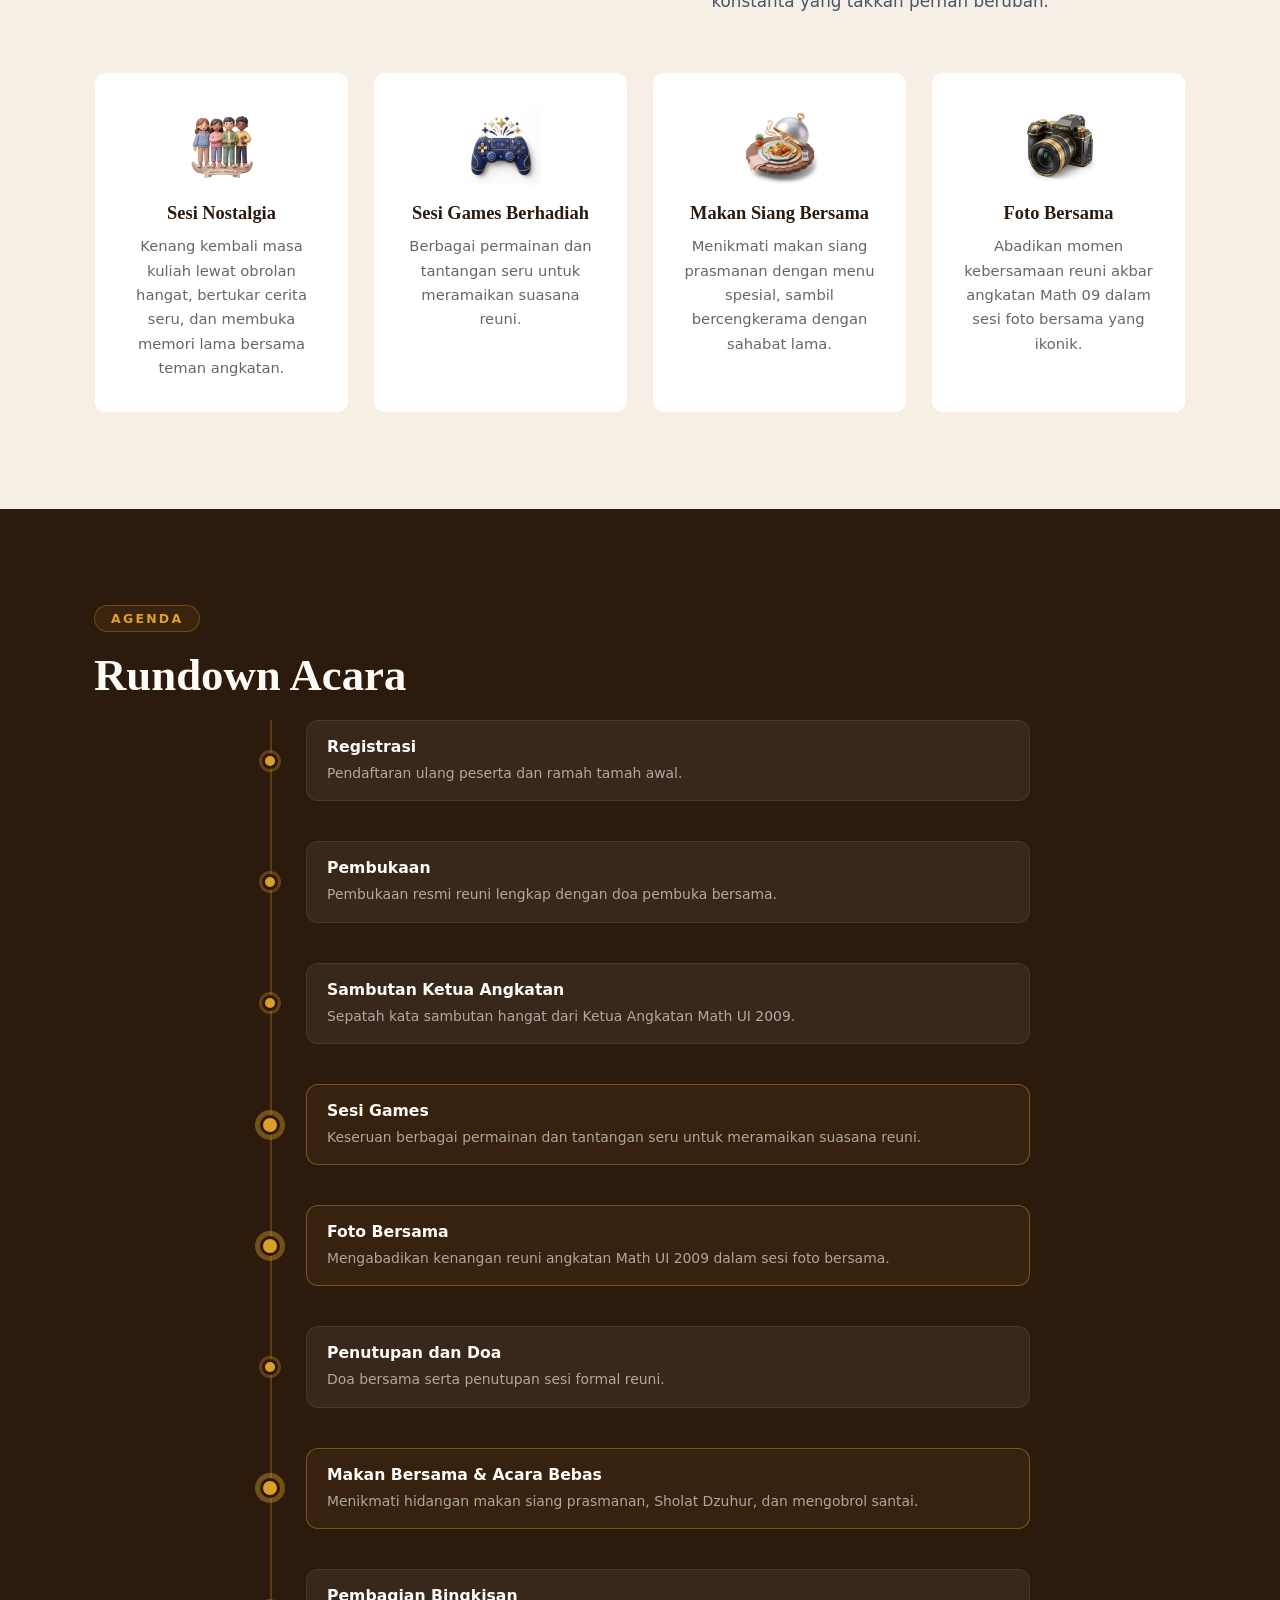
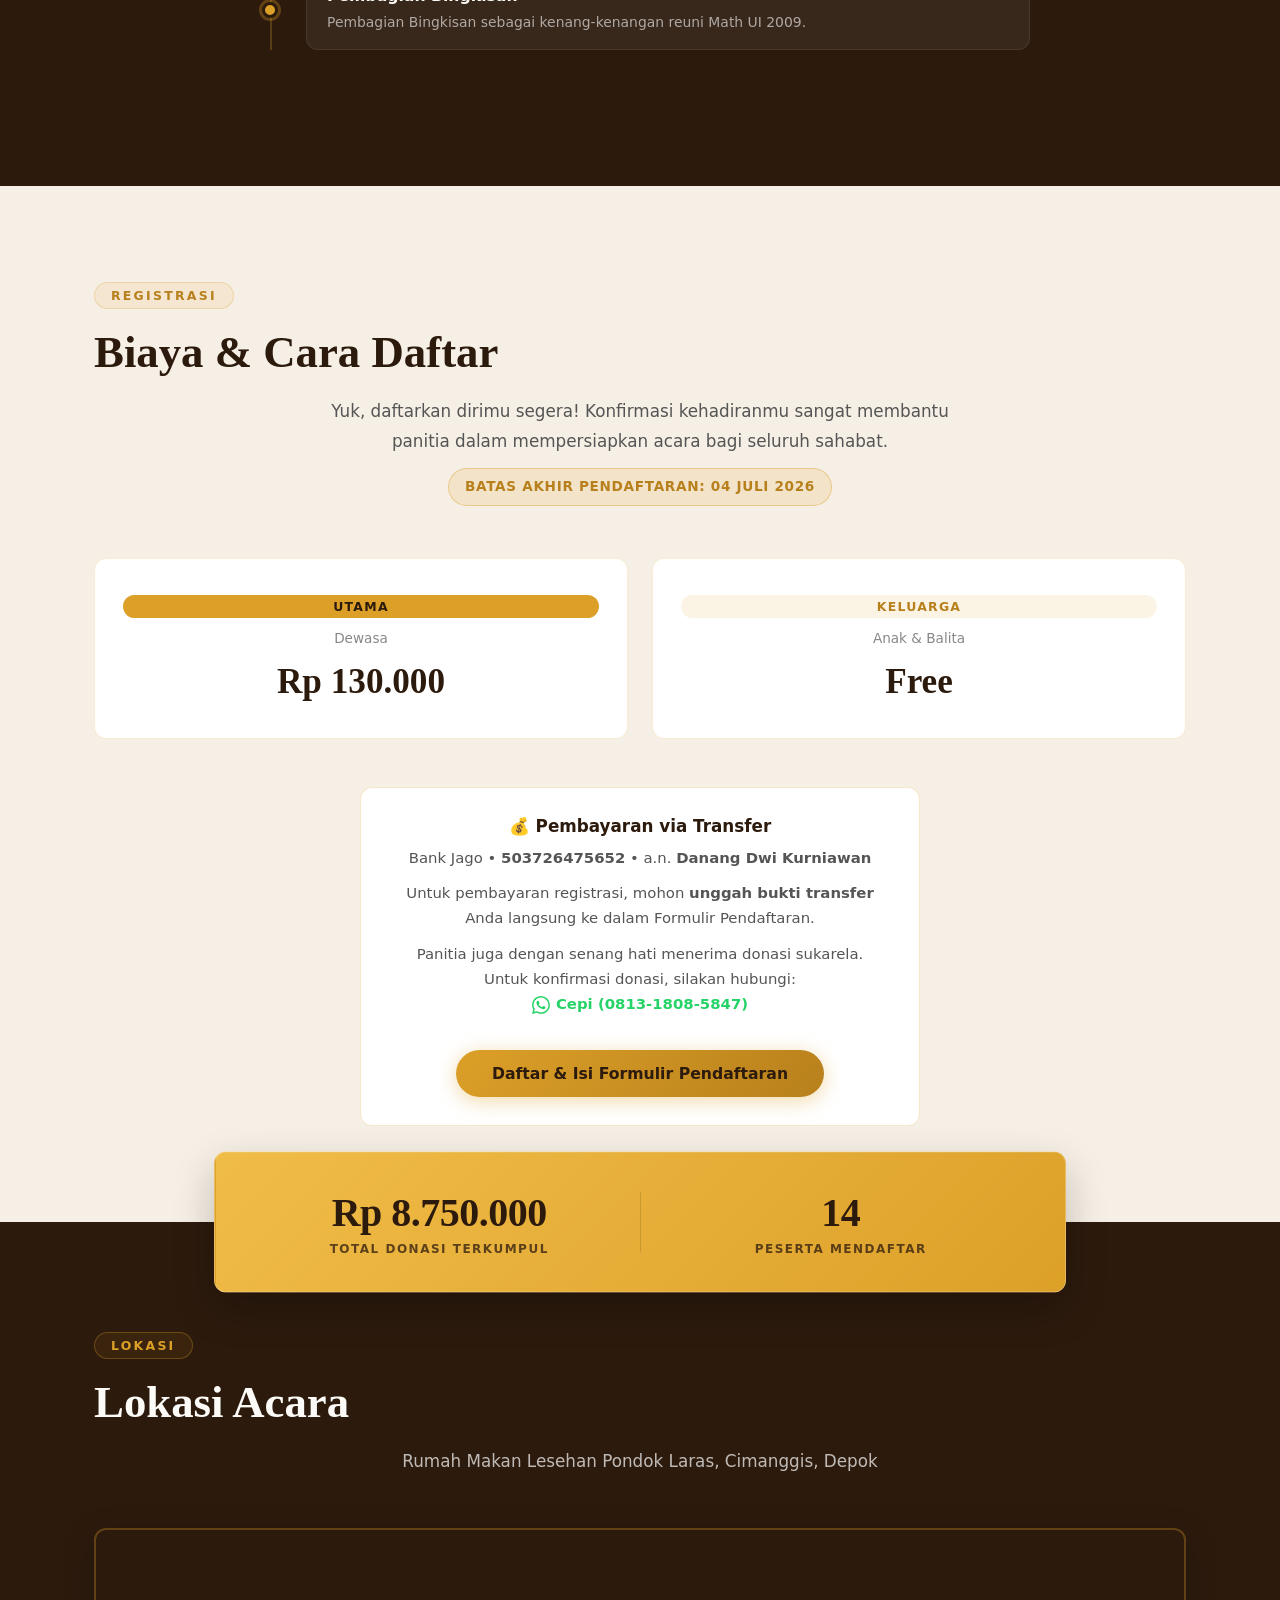
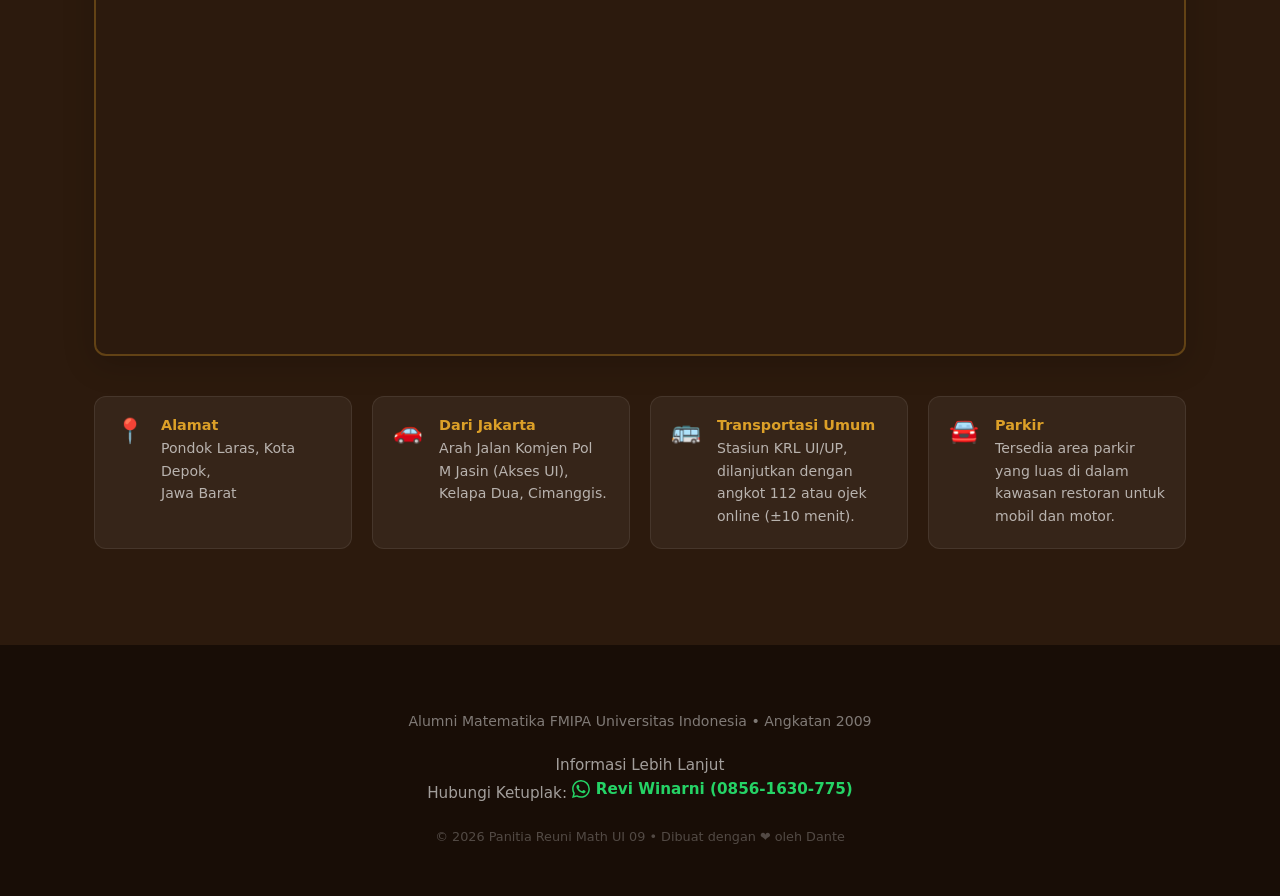
==== commit 3996425b: "deploy: 3415134615546a3104f2c0d38868d073ca5a997d" ====
--- a/index.html
+++ b/index.html
@@ -296,7 +296,7 @@
       <!-- Item 2: Alumni Terdaftar -->
       <div class="stats-overlap-item">
         <div class="stats-overlap-val"><span id="stat-registered-count">14</span></div>
-        <div class="stats-overlap-label">Alumni Mendaftar</div>
+        <div class="stats-overlap-label">Peserta Mendaftar</div>
       </div>
     </div>
   </div>
@@ -367,7 +367,7 @@
     </div>
   </footer>
 
-  <script src="app.js?v=2.1"></script>
+  <script src="app.js?v=2.2"></script>
 </body>
 
 </html>
